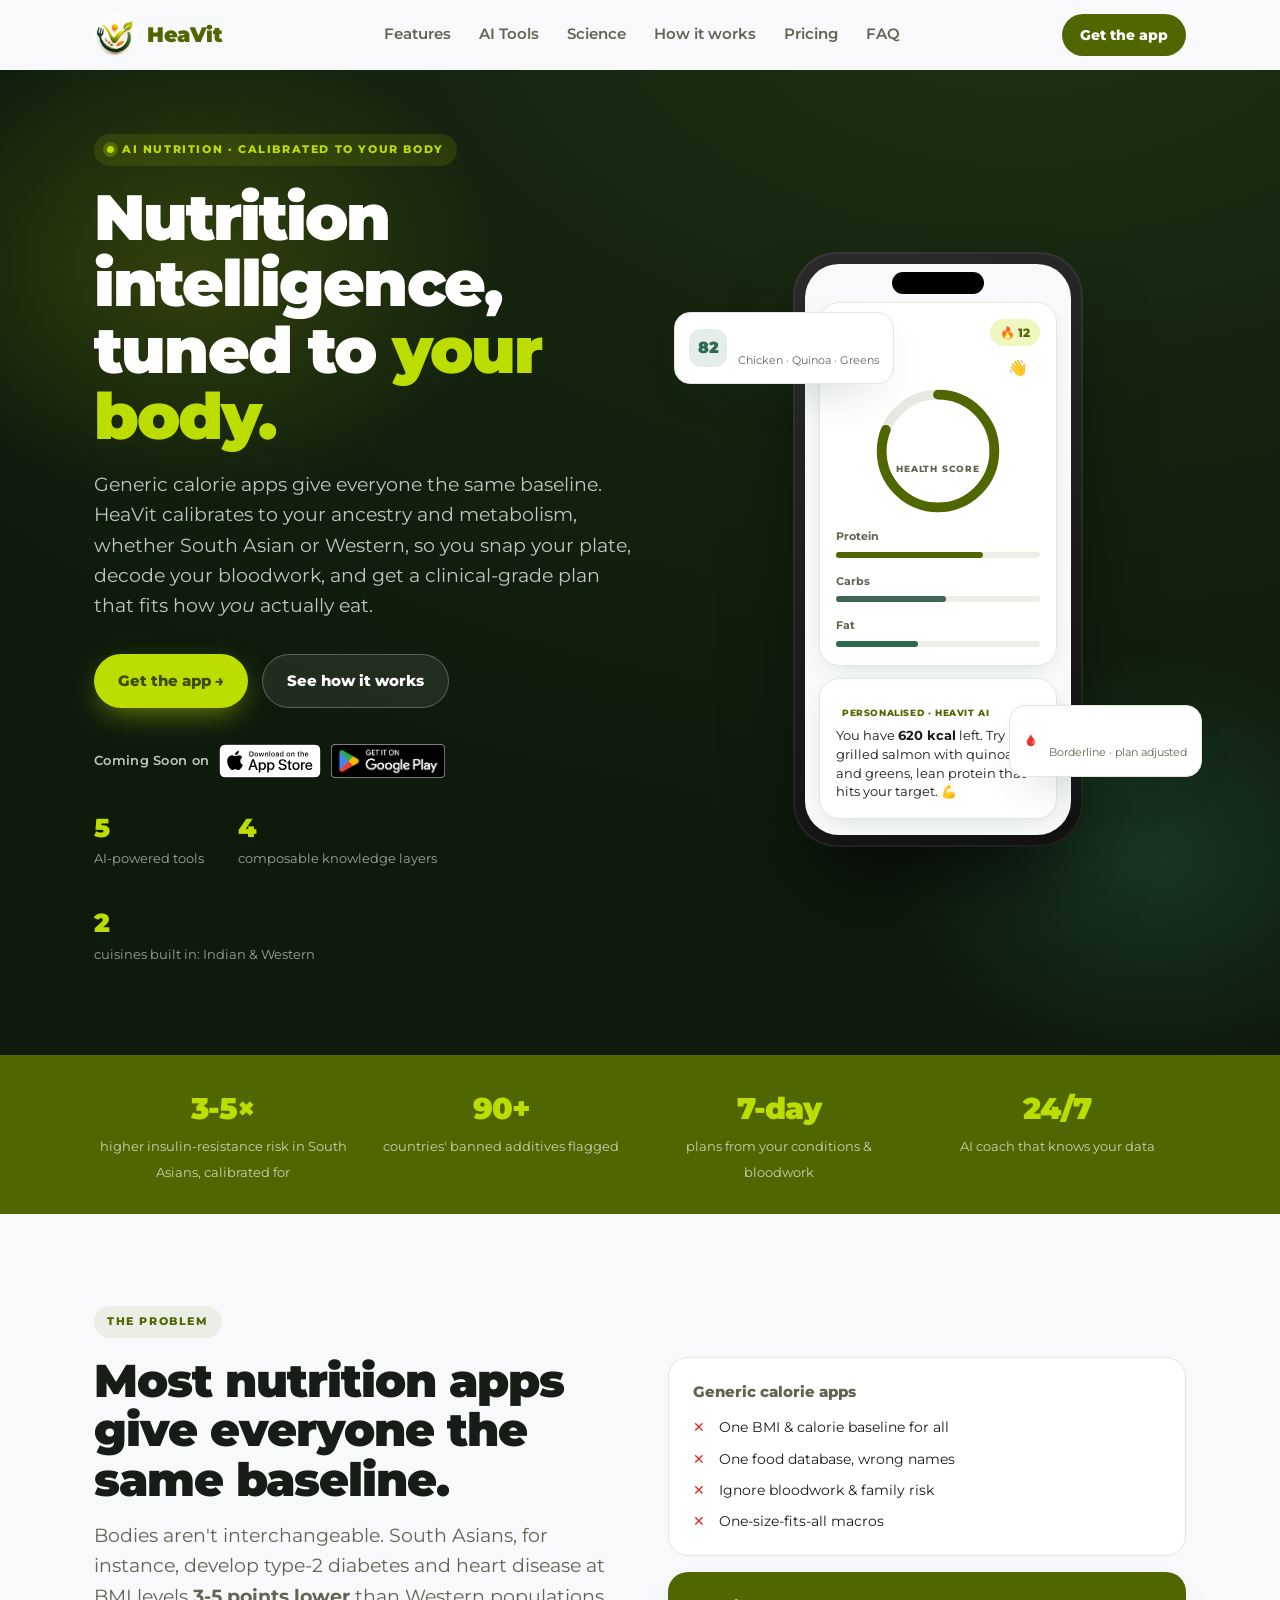
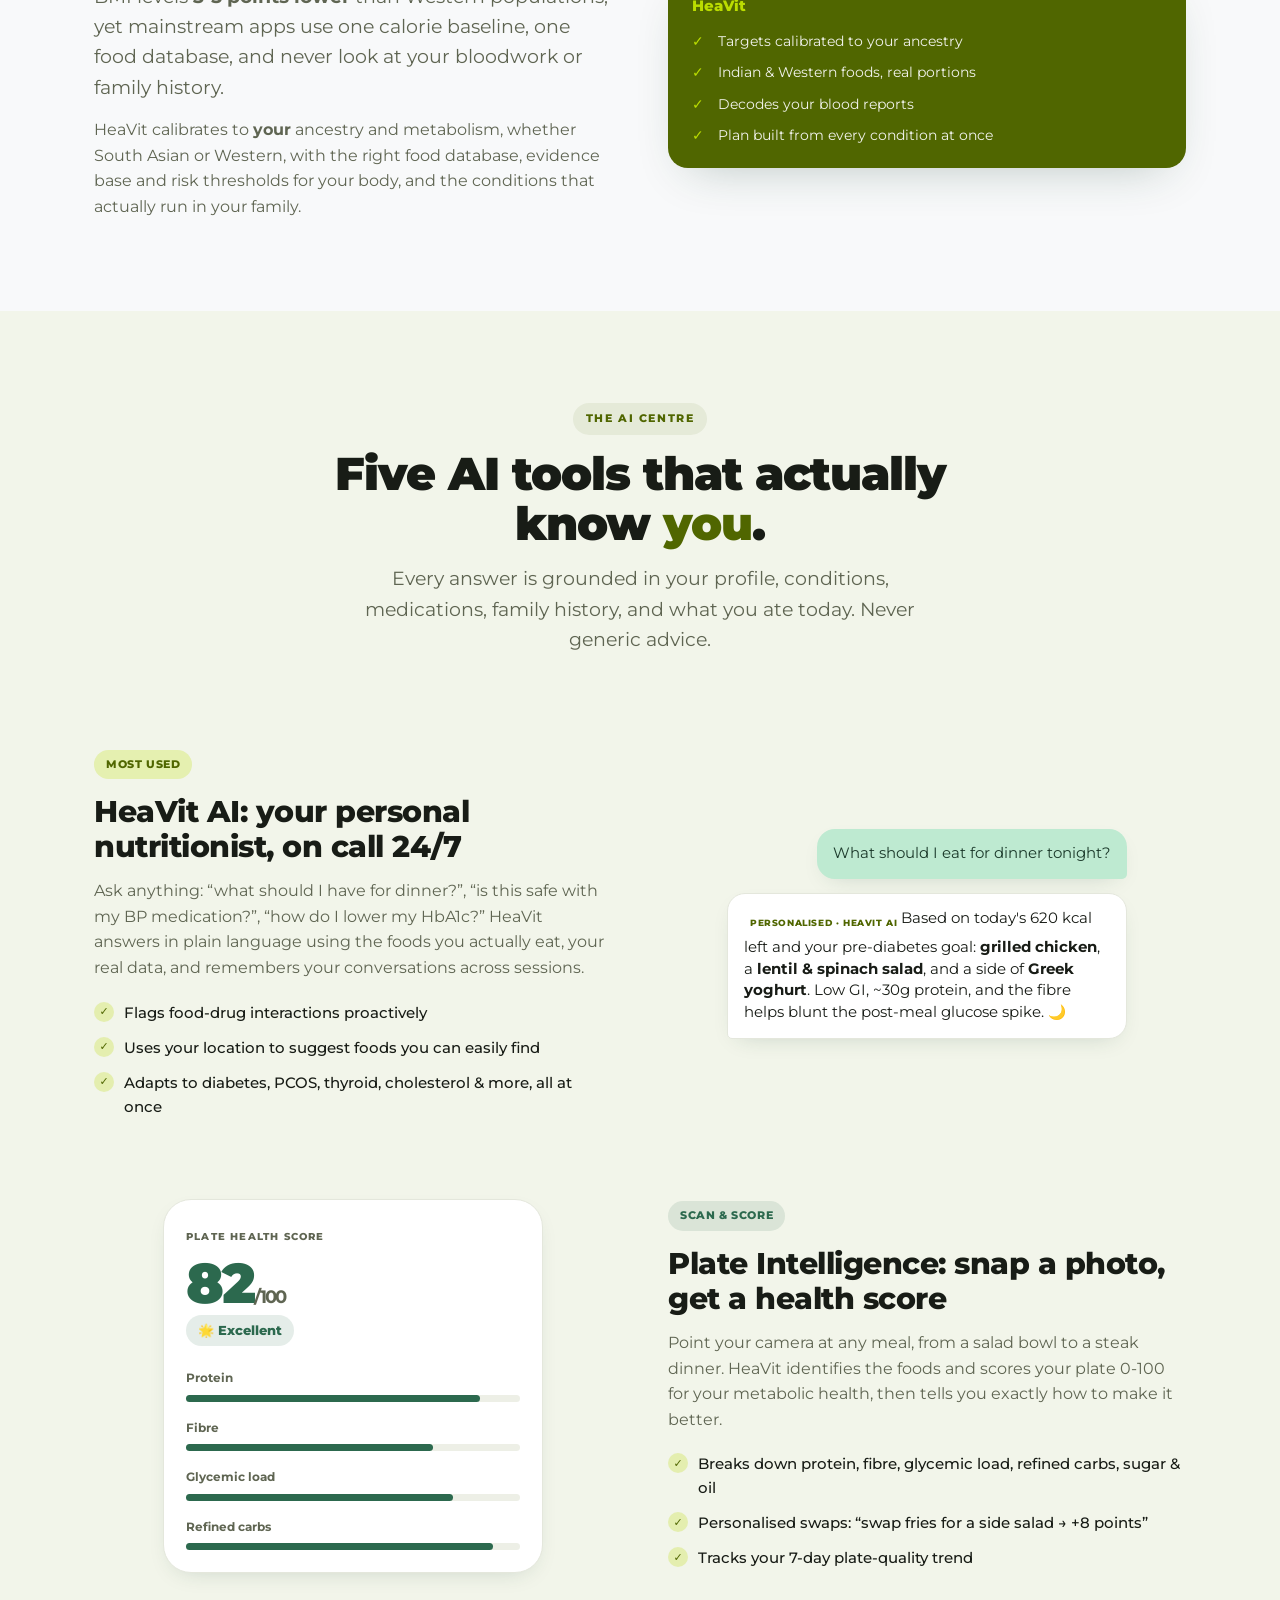
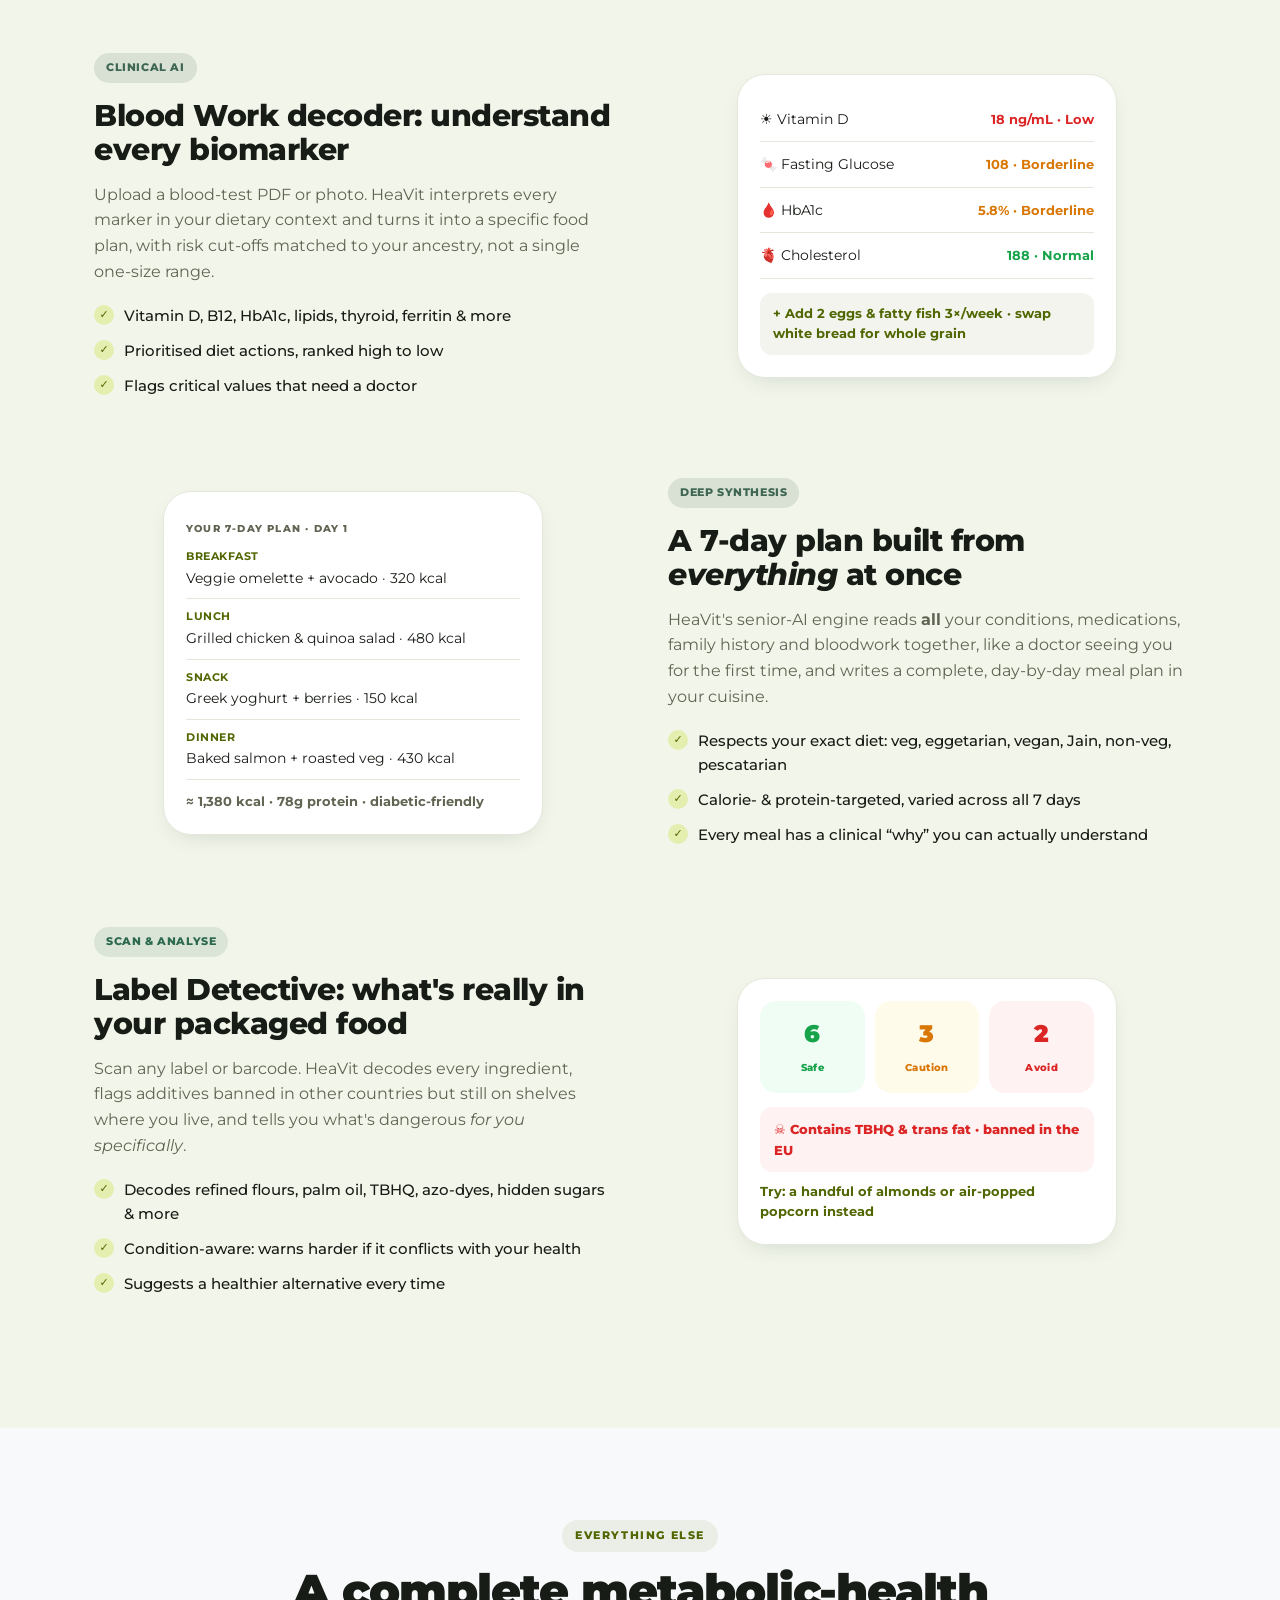
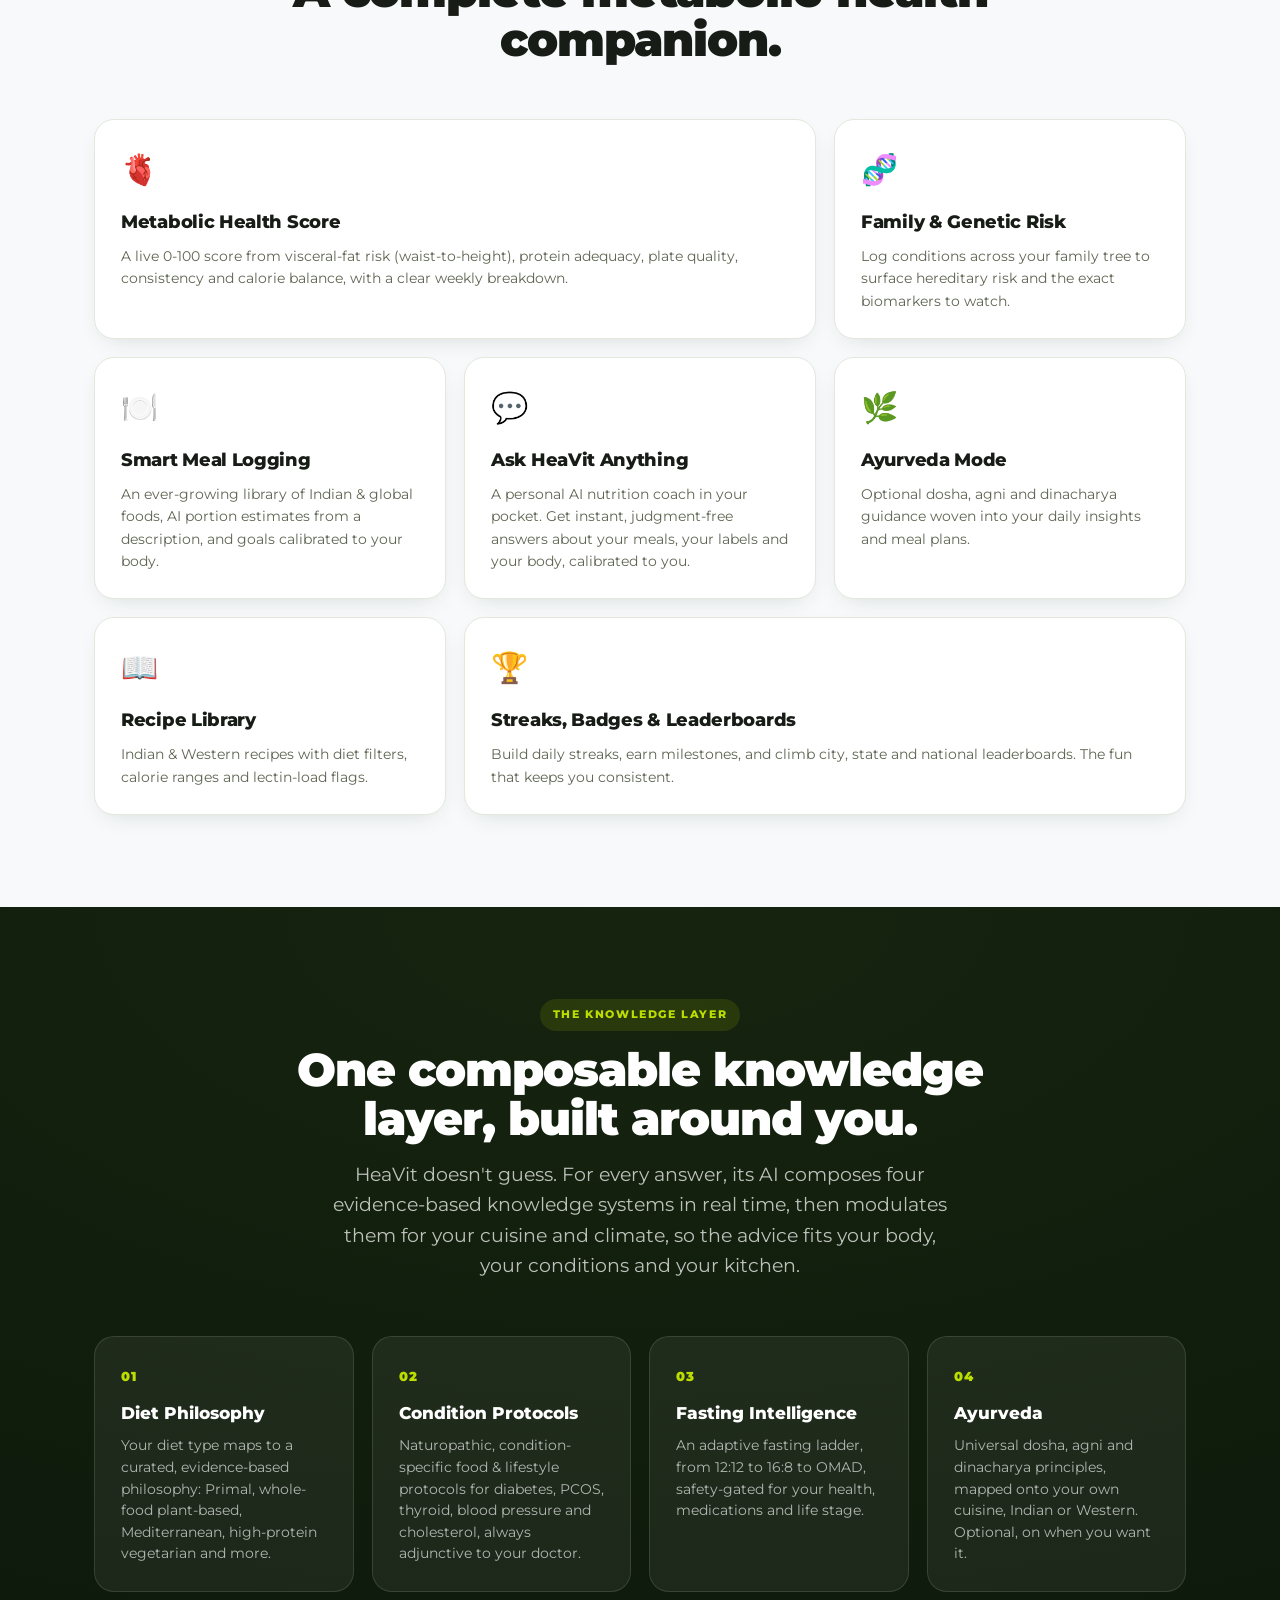
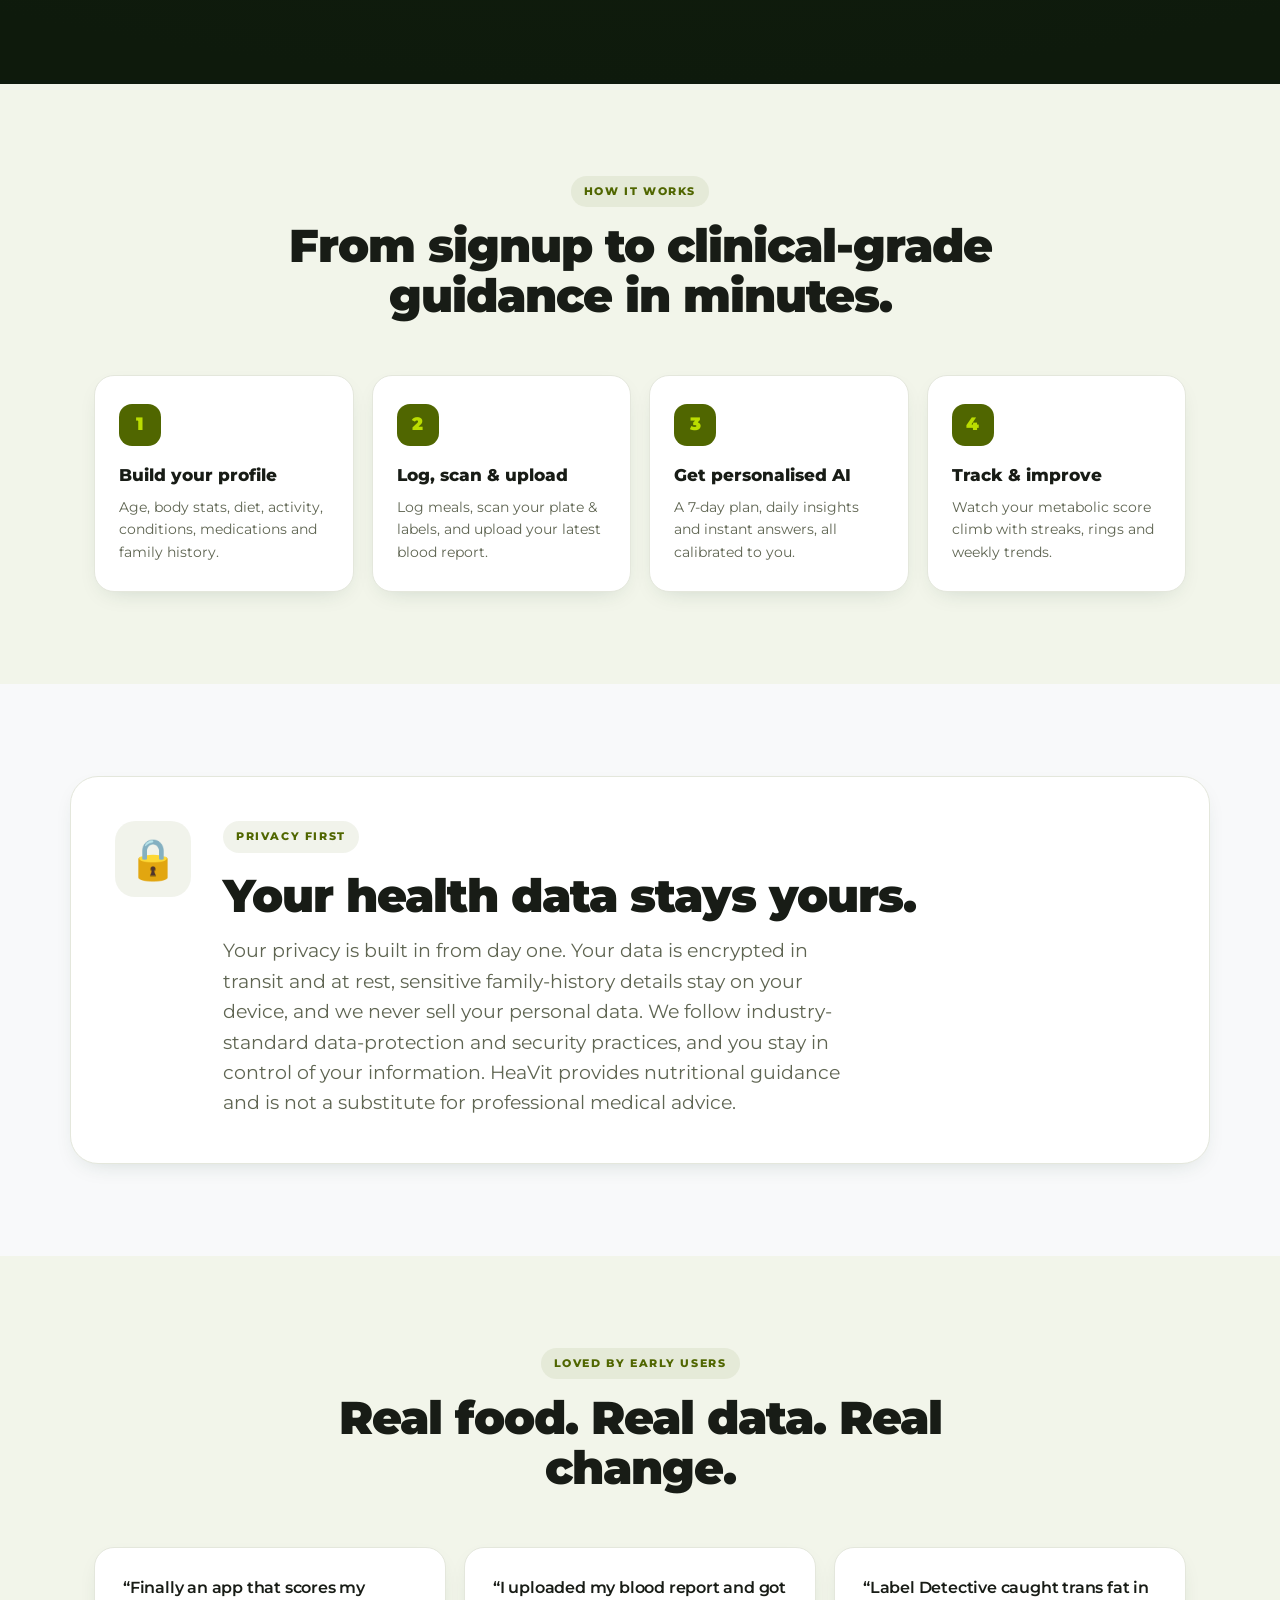
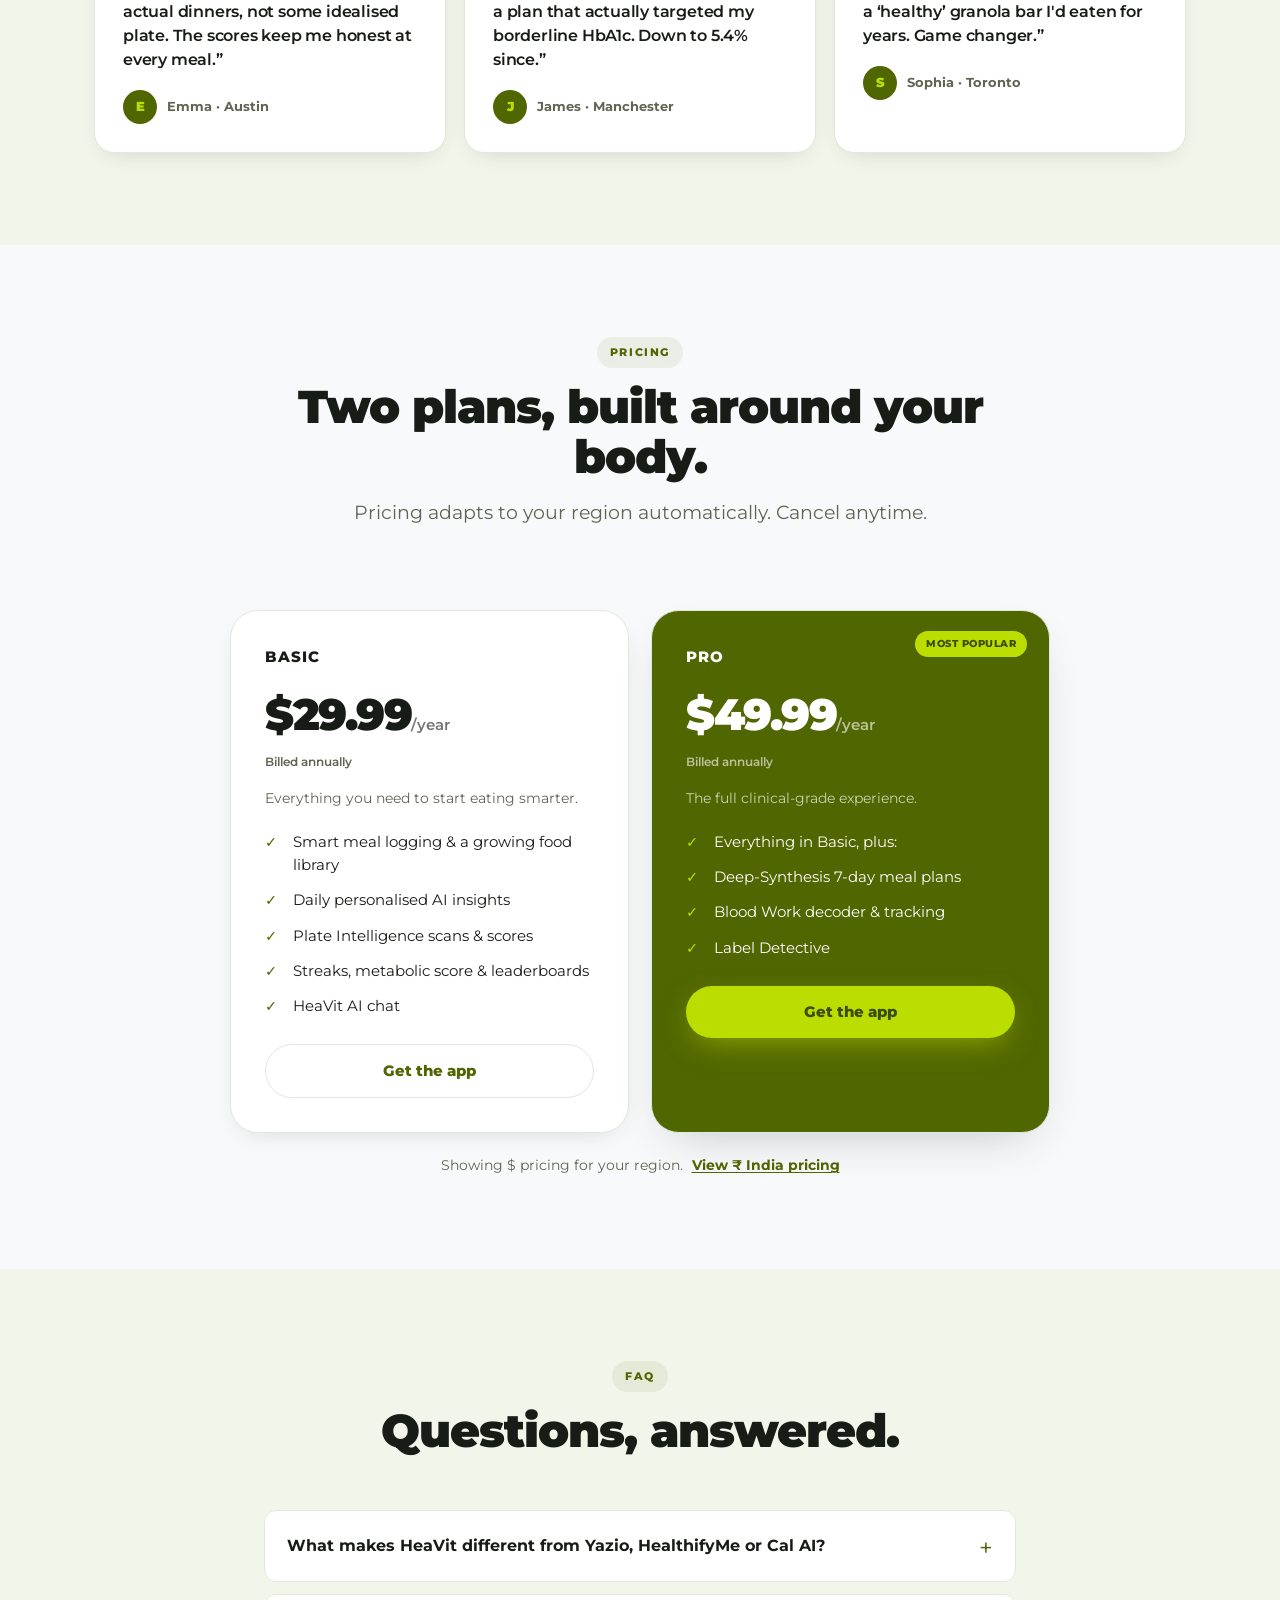
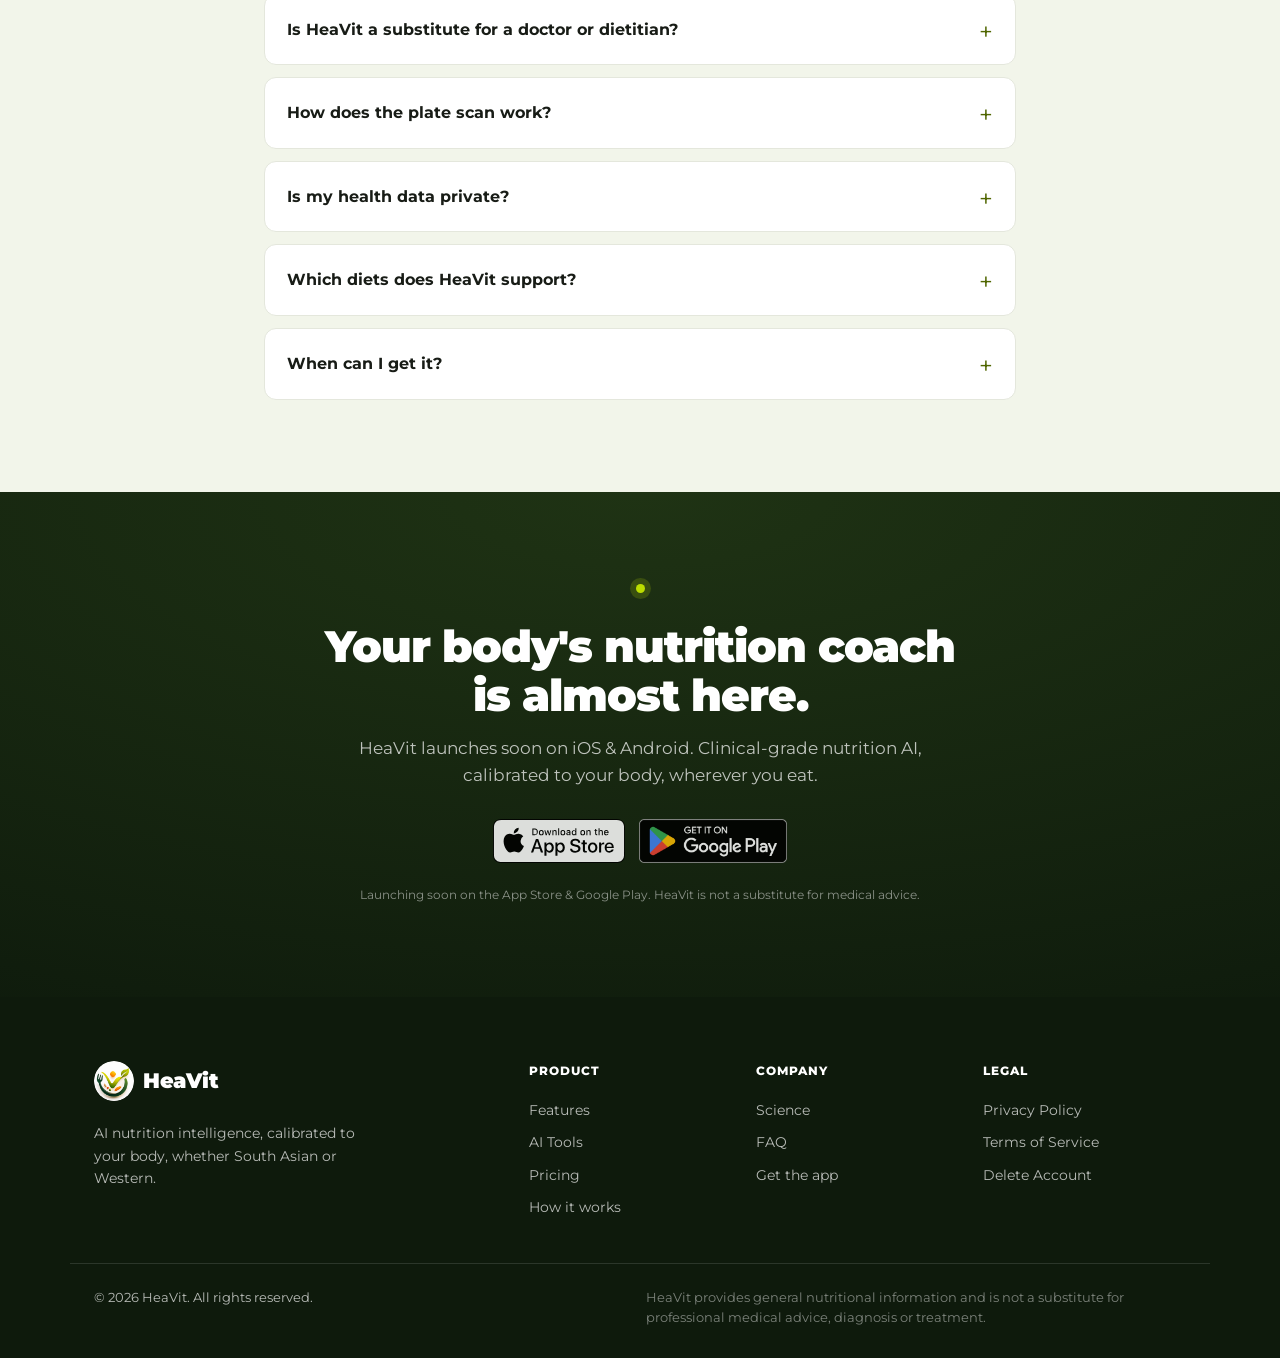
==== index.html @ e48ae6b4 "Fix store-badge size parity (App Store guideline) + bust CSS cache - Lock App Store & Google Play ba" ====
<!DOCTYPE html>
<html lang="en">
<head>
  <meta charset="UTF-8" />
  <meta name="viewport" content="width=device-width, initial-scale=1.0" />
  <!-- Set a 'js' flag before render so scroll-reveal only hides content when JS is available -->
  <script>document.documentElement.className = 'js';</script>
  <title>HeaVit · AI Nutrition Coach That Adapts to Your Body</title>
  <meta name="description" content="HeaVit is the AI nutrition coach that calibrates to your ancestry and metabolism, whether South Asian or Western. Scan your plate, decode your bloodwork, and get a clinical-grade meal plan built around how you actually eat." />
  <meta name="theme-color" content="#506600" />

  <!-- Open Graph / social -->
  <meta property="og:title" content="HeaVit · AI Nutrition Coach That Adapts to Your Body" />
  <meta property="og:description" content="Snap your plate, decode your bloodwork, and get a clinical-grade plan calibrated to your ancestry and metabolism, whether South Asian or Western." />
  <meta property="og:type" content="website" />
  <!-- TODO: replace with a purpose-built 1200×630 social card; logo is a stopgap so shares don't 404 -->
  <meta property="og:image" content="https://heavit-website.vercel.app/heavit-logo.png" />
  <meta property="twitter:image" content="https://heavit-website.vercel.app/heavit-logo.png" />
  <meta name="twitter:card" content="summary_large_image" />

  <link rel="canonical" href="https://heavit-website.vercel.app/" />
  <meta property="og:url" content="https://heavit-website.vercel.app/" />
  <link rel="icon" href="favicon.svg" type="image/svg+xml" />
  <link rel="preload" as="image" href="heavit-logo.png" />

  <!-- Fonts -->
  <link rel="preconnect" href="https://fonts.googleapis.com" />
  <link rel="preconnect" href="https://fonts.gstatic.com" crossorigin />
  <link href="https://fonts.googleapis.com/css2?family=Montserrat:wght@400;500;600;700;800;900&display=swap" rel="stylesheet" />

  <link rel="stylesheet" href="styles.css?v=20260704" />
</head>
<body>

  <!-- ───────────────────────── NAV ───────────────────────── -->
  <header class="nav" id="nav">
    <div class="container nav__inner">
      <a href="#top" class="brand" aria-label="HeaVit home">
  <img src="heavit-logo.png" alt="HeaVit Logo" class="brand__logo">
  <span class="brand__name">HeaVit</span>
</a>
      <nav class="nav__links" aria-label="Primary">
        <a href="#features">Features</a>
        <a href="#ai">AI Tools</a>
        <a href="#science">Science</a>
        <a href="#how">How it works</a>
        <a href="#pricing">Pricing</a>
        <a href="#faq">FAQ</a>
      </nav>
      <div class="nav__actions">
        <a href="#get" class="btn btn--primary btn--sm">Get the app</a>
      </div>
      <button class="nav__toggle" id="navToggle" aria-label="Open menu" aria-expanded="false">
        <span></span><span></span><span></span>
      </button>
    </div>
    <div class="nav__mobile" id="navMobile">
      <a href="#features">Features</a>
      <a href="#ai">AI Tools</a>
      <a href="#science">Science</a>
      <a href="#how">How it works</a>
      <a href="#pricing">Pricing</a>
      <a href="#faq">FAQ</a>
      <a href="#get" class="btn btn--primary">Get the app</a>
    </div>
  </header>

  <main id="top">

  <!-- ───────────────────────── HERO ───────────────────────── -->
  <section class="hero">
    <div class="hero__glow"></div>
    <div class="container hero__inner">
      <div class="hero__copy reveal">
        <span class="eyebrow eyebrow--light">
          <span class="dot"></span> AI Nutrition · Calibrated to Your Body
        </span>
        <h1 class="hero__title">
          Nutrition intelligence,<br />tuned to <span class="hl">your body.</span>
        </h1>
        <p class="hero__sub">
          Generic calorie apps give everyone the same baseline. HeaVit calibrates to your
          ancestry and metabolism, whether South Asian or Western, so you snap your plate, decode
          your bloodwork, and get a clinical-grade plan that fits how <em>you</em> actually eat.
        </p>
        <div class="hero__cta">
          <a href="#get" class="btn btn--lime">Get the app →</a>
          <a href="#how" class="btn btn--ghost-light">See how it works</a>
        </div>
      <div class="coming-soon">
    <span>Coming Soon on</span>
    <img src="images/app-store-badge.svg" alt="Apple App Store">
    <img src="images/google-play.png" alt="Google Play">
</div>
        <div class="hero__proof">
          <div><strong>5</strong><span>AI-powered tools</span></div>
          <div><strong>4</strong><span>composable knowledge layers</span></div>
          <div><strong>2</strong><span>cuisines built in: Indian &amp; Western</span></div>
        </div>
      </div>

      <!-- App mockup -->
      <div class="hero__art reveal">
        <div class="phone">
          <div class="phone__notch"></div>
          <div class="phone__screen">
            <div class="appcard appcard--hero">
              <div class="app-row app-row--head">
                <span class="app-brand">HeaVit</span>
                <span class="app-streak">🔥 12</span>
              </div>
              <p class="app-greet">Good morning, Emma 👋</p>

              <div class="app-score">
                <svg viewBox="0 0 120 120" class="ring" aria-hidden="true">
                  <circle class="ring__track" cx="60" cy="60" r="52"></circle>
                  <circle class="ring__fill" cx="60" cy="60" r="52"
                          stroke-dasharray="326.7" stroke-dashoffset="62"></circle>
                </svg>
                <div class="app-score__center">
                  <span class="app-score__num">81</span>
                  <span class="app-score__lbl">Health Score</span>
                </div>
              </div>

              <div class="app-macros">
                <div class="macro"><span>Protein</span><i style="--w:72%"></i></div>
                <div class="macro"><span>Carbs</span><i style="--w:54%;--c:#3F6653"></i></div>
                <div class="macro"><span>Fat</span><i style="--w:40%;--c:#2C694E"></i></div>
              </div>
            </div>

            <div class="appcard appcard--ai">
              <span class="ai-tag"><span class="dot dot--lime"></span> Personalised · HeaVit AI</span>
              <p>You have <b>620 kcal</b> left. Try grilled salmon with quinoa and greens,
                lean protein that hits your target. 💪</p>
            </div>
          </div>
        </div>

        <!-- Floating plate-score chip -->
        <div class="floatcard floatcard--plate">
          <div class="floatcard__score">82</div>
          <div>
            <strong>Plate scored</strong>
            <span>Chicken · Quinoa · Greens</span>
          </div>
        </div>
        <!-- Floating biomarker chip -->
        <div class="floatcard floatcard--bio">
          <span class="bio-emoji">🩸</span>
          <div>
            <strong>HbA1c 5.8%</strong>
            <span>Borderline · plan adjusted</span>
          </div>
        </div>
      </div>
    </div>
  </section>

  <!-- ───────────────────────── MARQUEE / STATS BAR ───────────────────────── -->
  <section class="statsbar">
    <div class="container statsbar__inner reveal">
      <div class="stat"><strong>3-5×</strong><span>higher insulin-resistance risk in South Asians, calibrated for</span></div>
      <div class="stat"><strong>90+</strong><span>countries' banned additives flagged</span></div>
      <div class="stat"><strong>7-day</strong><span>plans from your conditions &amp; bloodwork</span></div>
      <div class="stat"><strong>24/7</strong><span>AI coach that knows your data</span></div>
    </div>
  </section>

  <!-- ───────────────────────── PROBLEM ───────────────────────── -->
  <section class="section problem">
    <div class="container">
      <div class="problem__grid">
        <div class="reveal">
          <span class="eyebrow">The problem</span>
          <h2 class="h2">Most nutrition apps give everyone the same baseline.</h2>
          <p class="lead">
            Bodies aren't interchangeable. South Asians, for instance, develop type-2 diabetes
            and heart disease at BMI levels <b>3-5 points lower</b> than Western populations,
            yet mainstream apps use one calorie baseline, one food database, and never look at
            your bloodwork or family history.
          </p>
          <p class="muted">
            HeaVit calibrates to <b>your</b> ancestry and metabolism, whether South Asian or
            Western, with the right food database, evidence base and risk thresholds for your
            body, and the conditions that actually run in your family.
          </p>
        </div>
        <div class="problem__compare reveal">
          <div class="vs vs--bad">
            <h4>Generic calorie apps</h4>
            <ul>
              <li>One BMI &amp; calorie baseline for all</li>
              <li>One food database, wrong names</li>
              <li>Ignore bloodwork &amp; family risk</li>
              <li>One-size-fits-all macros</li>
            </ul>
          </div>
          <div class="vs vs--good">
            <h4>HeaVit</h4>
            <ul>
              <li>Targets calibrated to your ancestry</li>
              <li>Indian &amp; Western foods, real portions</li>
              <li>Decodes your blood reports</li>
              <li>Plan built from every condition at once</li>
            </ul>
          </div>
        </div>
      </div>
    </div>
  </section>

  <!-- ───────────────────────── AI TOOLS (deep dives) ───────────────────────── -->
  <section class="section section--tint" id="ai">
    <div class="container">
      <div class="section__head reveal">
        <span class="eyebrow">The AI Centre</span>
        <h2 class="h2">Five AI tools that actually know <span class="hl-ink">you</span>.</h2>
        <p class="lead lead--center">
          Every answer is grounded in your profile, conditions, medications,
          family history, and what you ate today. Never generic advice.
        </p>
      </div>

      <!-- Feature 1: AI Nutritionist -->
      <div class="feature reveal" id="features">
        <div class="feature__text">
          <span class="pill pill--lime">Most used</span>
          <h3 class="h3">HeaVit AI: your personal nutritionist, on call 24/7</h3>
          <p>Ask anything: “what should I have for dinner?”, “is this safe with my
            BP medication?”, “how do I lower my HbA1c?” HeaVit answers in plain language
            using the foods you actually eat, your real data, and remembers your conversations across sessions.</p>
          <ul class="ticks">
            <li>Flags food-drug interactions proactively</li>
            <li>Uses your location to suggest foods you can easily find</li>
            <li>Adapts to diabetes, PCOS, thyroid, cholesterol &amp; more, all at once</li>
          </ul>
        </div>
        <div class="feature__art">
          <div class="chatdemo">
            <div class="bubble bubble--user">What should I eat for dinner tonight?</div>
            <div class="bubble bubble--ai">
              <span class="ai-tag"><span class="dot dot--lime"></span> Personalised · HeaVit AI</span>
              Based on today's 620 kcal left and your pre-diabetes goal: <b>grilled chicken</b>,
              a <b>lentil &amp; spinach salad</b>, and a side of <b>Greek yoghurt</b>. Low GI, ~30g protein,
              and the fibre helps blunt the post-meal glucose spike. 🌙
            </div>
          </div>
        </div>
      </div>

      <!-- Feature 2: Plate Intelligence -->
      <div class="feature feature--rev reveal">
        <div class="feature__text">
          <span class="pill pill--teal">Scan &amp; score</span>
          <h3 class="h3">Plate Intelligence: snap a photo, get a health score</h3>
          <p>Point your camera at any meal, from a salad bowl to a steak dinner. HeaVit identifies
            the foods and scores your plate 0-100 for your metabolic health, then tells you exactly
            how to make it better.</p>
          <ul class="ticks">
            <li>Breaks down protein, fibre, glycemic load, refined carbs, sugar &amp; oil</li>
            <li>Personalised swaps: “swap fries for a side salad → +8 points”</li>
            <li>Tracks your 7-day plate-quality trend</li>
          </ul>
        </div>
        <div class="feature__art">
          <div class="appcard appcard--plate">
            <span class="muted-eyebrow">Plate Health Score</span>
            <div class="plate-score">82<small>/100</small></div>
            <div class="plate-badge">🌟 Excellent</div>
            <div class="plate-bars">
              <div class="pb"><span>Protein</span><i style="--w:88%"></i></div>
              <div class="pb"><span>Fibre</span><i style="--w:74%"></i></div>
              <div class="pb"><span>Glycemic load</span><i style="--w:80%"></i></div>
              <div class="pb"><span>Refined carbs</span><i style="--w:92%"></i></div>
            </div>
          </div>
        </div>
      </div>

      <!-- Feature 3: Blood Work -->
      <div class="feature reveal">
        <div class="feature__text">
          <span class="pill pill--green">Clinical AI</span>
          <h3 class="h3">Blood Work decoder: understand every biomarker</h3>
          <p>Upload a blood-test PDF or photo. HeaVit interprets every marker in your
            dietary context and turns it into a specific food plan, with risk cut-offs matched
            to your ancestry, not a single one-size range.</p>
          <ul class="ticks">
            <li>Vitamin D, B12, HbA1c, lipids, thyroid, ferritin &amp; more</li>
            <li>Prioritised diet actions, ranked high to low</li>
            <li>Flags critical values that need a doctor</li>
          </ul>
        </div>
        <div class="feature__art">
          <div class="appcard appcard--bio">
            <div class="bio-row"><span>☀️ Vitamin D</span><b class="b-low">18 ng/mL · Low</b></div>
            <div class="bio-row"><span>🍬 Fasting Glucose</span><b class="b-warn">108 · Borderline</b></div>
            <div class="bio-row"><span>🩸 HbA1c</span><b class="b-warn">5.8% · Borderline</b></div>
            <div class="bio-row"><span>🫀 Cholesterol</span><b class="b-ok">188 · Normal</b></div>
            <div class="bio-cta">+ Add 2 eggs &amp; fatty fish 3×/week · swap white bread for whole grain</div>
          </div>
        </div>
      </div>

      <!-- Feature 4: Deep Synthesis Meal Plan -->
      <div class="feature feature--rev reveal">
        <div class="feature__text">
          <span class="pill pill--green">Deep Synthesis</span>
          <h3 class="h3">A 7-day plan built from <em>everything</em> at once</h3>
          <p>HeaVit's senior-AI engine reads <b>all</b> your conditions, medications,
            family history and bloodwork together, like a doctor seeing you for the first
            time, and writes a complete, day-by-day meal plan in your cuisine.</p>
          <ul class="ticks">
            <li>Respects your exact diet: veg, eggetarian, vegan, Jain, non-veg, pescatarian</li>
            <li>Calorie- &amp; protein-targeted, varied across all 7 days</li>
            <li>Every meal has a clinical “why” you can actually understand</li>
          </ul>
        </div>
        <div class="feature__art">
          <div class="appcard appcard--plan">
            <span class="muted-eyebrow">Your 7-Day Plan · Day 1</span>
            <div class="plan-row"><b>Breakfast</b><span>Veggie omelette + avocado · 320 kcal</span></div>
            <div class="plan-row"><b>Lunch</b><span>Grilled chicken &amp; quinoa salad · 480 kcal</span></div>
            <div class="plan-row"><b>Snack</b><span>Greek yoghurt + berries · 150 kcal</span></div>
            <div class="plan-row"><b>Dinner</b><span>Baked salmon + roasted veg · 430 kcal</span></div>
            <div class="plan-foot">≈ 1,380 kcal · 78g protein · diabetic-friendly</div>
          </div>
        </div>
      </div>

      <!-- Feature 5: Label Detective -->
      <div class="feature reveal">
        <div class="feature__text">
          <span class="pill pill--teal">Scan &amp; analyse</span>
          <h3 class="h3">Label Detective: what's really in your packaged food</h3>
          <p>Scan any label or barcode. HeaVit decodes every ingredient, flags additives
            banned in other countries but still on shelves where you live, and tells you what's
            dangerous <em>for you specifically</em>.</p>
          <ul class="ticks">
            <li>Decodes refined flours, palm oil, TBHQ, azo-dyes, hidden sugars &amp; more</li>
            <li>Condition-aware: warns harder if it conflicts with your health</li>
            <li>Suggests a healthier alternative every time</li>
          </ul>
        </div>
        <div class="feature__art">
          <div class="appcard appcard--label">
            <div class="label-tiles">
              <div class="lt lt--ok"><b>6</b><span>Safe</span></div>
              <div class="lt lt--warn"><b>3</b><span>Caution</span></div>
              <div class="lt lt--bad"><b>2</b><span>Avoid</span></div>
            </div>
            <div class="label-verdict">☠️ Contains TBHQ &amp; trans fat · banned in the EU</div>
            <div class="label-alt">Try: a handful of almonds or air-popped popcorn instead</div>
          </div>
        </div>
      </div>
    </div>
  </section>

  <!-- ───────────────────────── BENTO FEATURE GRID ───────────────────────── -->
  <section class="section">
    <div class="container">
      <div class="section__head reveal">
        <span class="eyebrow">Everything else</span>
        <h2 class="h2">A complete metabolic-health companion.</h2>
      </div>
      <div class="bento reveal">
        <article class="bcard bcard--wide">
          <span class="bicon">🫀</span>
          <h4>Metabolic Health Score</h4>
          <p>A live 0-100 score from visceral-fat risk (waist-to-height), protein adequacy, plate quality, consistency and calorie balance, with a clear weekly breakdown.</p>
        </article>
        <article class="bcard">
          <span class="bicon">🧬</span>
          <h4>Family &amp; Genetic Risk</h4>
          <p>Log conditions across your family tree to surface hereditary risk and the exact biomarkers to watch.</p>
        </article>
        <article class="bcard">
          <span class="bicon">🍽️</span>
          <h4>Smart Meal Logging</h4>
          <p>An ever-growing library of Indian &amp; global foods, AI portion estimates from a description, and goals calibrated to your body.</p>
        </article>
        <article class="bcard">
          <span class="bicon">💬</span>
          <h4>Ask HeaVit Anything</h4>
          <p>A personal AI nutrition coach in your pocket. Get instant, judgment-free answers about your meals, your labels and your body, calibrated to you.</p>
        </article>
        <article class="bcard">
          <span class="bicon">🌿</span>
          <h4>Ayurveda Mode</h4>
          <p>Optional dosha, agni and dinacharya guidance woven into your daily insights and meal plans.</p>
        </article>
        <article class="bcard">
          <span class="bicon">📖</span>
          <h4>Recipe Library</h4>
          <p>Indian &amp; Western recipes with diet filters, calorie ranges and lectin-load flags.</p>
        </article>
        <article class="bcard bcard--wide">
          <span class="bicon">🏆</span>
          <h4>Streaks, Badges &amp; Leaderboards</h4>
          <p>Build daily streaks, earn milestones, and climb city, state and national leaderboards. The fun that keeps you consistent.</p>
        </article>
      </div>
    </div>
  </section>

  <!-- ───────────────────────── SCIENCE ───────────────────────── -->
  <section class="section section--dark" id="science">
    <div class="container">
      <div class="section__head reveal">
        <span class="eyebrow eyebrow--light">The knowledge layer</span>
        <h2 class="h2 h2--light">One composable knowledge layer, built around you.</h2>
        <p class="lead lead--center lead--light">
          HeaVit doesn't guess. For every answer, its AI composes four evidence-based
          knowledge systems in real time, then modulates them for your cuisine and climate,
          so the advice fits your body, your conditions and your kitchen.
        </p>
      </div>
      <div class="science-grid reveal">
        <div class="scard">
          <span class="snum">01</span>
          <h4>Diet Philosophy</h4>
          <p>Your diet type maps to a curated, evidence-based philosophy: Primal, whole-food plant-based, Mediterranean, high-protein vegetarian and more.</p>
        </div>
        <div class="scard">
          <span class="snum">02</span>
          <h4>Condition Protocols</h4>
          <p>Naturopathic, condition-specific food &amp; lifestyle protocols for diabetes, PCOS, thyroid, blood pressure and cholesterol, always adjunctive to your doctor.</p>
        </div>
        <div class="scard">
          <span class="snum">03</span>
          <h4>Fasting Intelligence</h4>
          <p>An adaptive fasting ladder, from 12:12 to 16:8 to OMAD, safety-gated for your health, medications and life stage.</p>
        </div>
        <div class="scard">
          <span class="snum">04</span>
          <h4>Ayurveda</h4>
          <p>Universal dosha, agni and dinacharya principles, mapped onto your own cuisine, Indian or Western. Optional, on when you want it.</p>
        </div>
      </div>
    </div>
  </section>

  <!-- ───────────────────────── HOW IT WORKS ───────────────────────── -->
  <section class="section section--tint" id="how">
    <div class="container">
      <div class="section__head reveal">
        <span class="eyebrow">How it works</span>
        <h2 class="h2">From signup to clinical-grade guidance in minutes.</h2>
      </div>
      <div class="steps reveal">
        <div class="step">
          <span class="step__n">1</span>
          <h4>Build your profile</h4>
          <p>Age, body stats, diet, activity, conditions, medications and family history.</p>
        </div>
        <div class="step">
          <span class="step__n">2</span>
          <h4>Log, scan &amp; upload</h4>
          <p>Log meals, scan your plate &amp; labels, and upload your latest blood report.</p>
        </div>
        <div class="step">
          <span class="step__n">3</span>
          <h4>Get personalised AI</h4>
          <p>A 7-day plan, daily insights and instant answers, all calibrated to you.</p>
        </div>
        <div class="step">
          <span class="step__n">4</span>
          <h4>Track &amp; improve</h4>
          <p>Watch your metabolic score climb with streaks, rings and weekly trends.</p>
        </div>
      </div>
    </div>
  </section>

  <!-- ───────────────────────── PRIVACY ───────────────────────── -->
  <section class="section">
    <div class="container privacy reveal">
      <div class="privacy__icon">🔒</div>
      <div>
        <span class="eyebrow">Privacy first</span>
        <h2 class="h2">Your health data stays yours.</h2>
        <p class="lead">
          Your privacy is built in from day one. Your data is encrypted in transit and at rest,
          sensitive family-history details stay on your device, and we never sell your personal
          data. We follow industry-standard data-protection and security practices, and you stay
          in control of your information. HeaVit provides nutritional guidance and is not a
          substitute for professional medical advice.
        </p>
      </div>
    </div>
  </section>

  <!-- TESTIMONIALS (PLACEHOLDER: replace with real, consented testimonials before launch) -->
  <section class="section section--tint">
    <div class="container">
      <div class="section__head reveal">
        <span class="eyebrow">Loved by early users</span>
        <h2 class="h2">Real food. Real data. Real change.</h2>
      </div>
      <div class="quotes reveal">
        <figure class="quote">
          <blockquote>“Finally an app that scores my actual dinners, not some idealised plate. The scores keep me honest at every meal.”</blockquote>
          <figcaption><span class="avatar">E</span> Emma · Austin</figcaption>
        </figure>
        <figure class="quote">
          <blockquote>“I uploaded my blood report and got a plan that actually targeted my borderline HbA1c. Down to 5.4% since.”</blockquote>
          <figcaption><span class="avatar">J</span> James · Manchester</figcaption>
        </figure>
        <figure class="quote">
          <blockquote>“Label Detective caught trans fat in a ‘healthy’ granola bar I'd eaten for years. Game changer.”</blockquote>
          <figcaption><span class="avatar">S</span> Sophia · Toronto</figcaption>
        </figure>
      </div>
    </div>
  </section>

  <!-- ───────────────────────── PRICING ───────────────────────── -->
  <section class="section" id="pricing">
    <div class="container">
      <div class="section__head reveal">
        <span class="eyebrow">Pricing</span>
        <h2 class="h2">Two plans, built around your body.</h2>
        <p class="lead lead--center">Pricing adapts to your region automatically. Cancel anytime.</p>
      </div>

      <!-- Billing toggle (India shows monthly + annual; international is annual-only) -->
      <div class="pricing__controls reveal">
        <div class="seg" id="billingSeg" role="group" aria-label="Billing period">
          <button type="button" class="seg__btn is-active" data-billing="annual">Annual <span class="seg__save">Save 58%</span></button>
          <button type="button" class="seg__btn" data-billing="monthly">Monthly</button>
        </div>
      </div>

      <div class="pricing reveal">
        <div class="price" data-plan="basic">
          <h4 class="price__name">Basic</h4>
          <div class="price__amt"><span class="price__main" data-amt>₹1,499</span><span class="price__per" data-per>/year</span></div>
          <p class="price__billnote" data-billnote>Billed annually</p>
          <p class="price__desc">Everything you need to start eating smarter.</p>
          <ul class="price__list">
            <li>Smart meal logging &amp; a growing food library</li>
            <li>Daily personalised AI insights</li>
            <li>Plate Intelligence scans &amp; scores</li>
            <li>Streaks, metabolic score &amp; leaderboards</li>
            <li>HeaVit AI chat</li>
          </ul>
          <a href="#get" class="btn btn--ghost btn--block">Get the app</a>
        </div>
        <div class="price price--featured" data-plan="pro">
          <span class="price__tag">Most popular</span>
          <h4 class="price__name">Pro</h4>
          <div class="price__amt"><span class="price__main" data-amt>₹2,499</span><span class="price__per" data-per>/year</span></div>
          <p class="price__billnote" data-billnote>Billed annually</p>
          <p class="price__desc">The full clinical-grade experience.</p>
          <ul class="price__list">
            <li>Everything in Basic, plus:</li>
            <li>Deep-Synthesis 7-day meal plans</li>
            <li>Blood Work decoder &amp; tracking</li>
            <li>Label Detective</li>
          </ul>
          <a href="#get" class="btn btn--lime btn--block">Get the app</a>
        </div>
      </div>

      <p class="pricing__region reveal">
        <span data-region-label>Showing ₹ pricing for India.</span>
        <button type="button" class="linklike" data-region-toggle>View international ($) pricing</button>
      </p>
    </div>
  </section>

  <!-- ───────────────────────── FAQ ───────────────────────── -->
  <section class="section section--tint" id="faq">
    <div class="container container--narrow">
      <div class="section__head reveal">
        <span class="eyebrow">FAQ</span>
        <h2 class="h2">Questions, answered.</h2>
      </div>
      <div class="faq reveal">
        <details class="faq__item">
          <summary>What makes HeaVit different from Yazio, HealthifyMe or Cal AI?</summary>
          <p>HeaVit calibrates to <em>your</em> body: risk thresholds matched to your ancestry, a growing Indian &amp; Western food library with real portions, and AI that reads your bloodwork and family history. Whether you eat South Asian or Western food, it's clinical-grade guidance for your plate, not a one-size calorie counter.</p>
        </details>
        <details class="faq__item">
          <summary>Is HeaVit a substitute for a doctor or dietitian?</summary>
          <p>No. HeaVit provides personalised nutritional guidance for informational purposes. It doesn't diagnose, treat or cure disease. Always consult a qualified healthcare provider before making changes, especially if you have a condition or take medication.</p>
        </details>
        <details class="faq__item">
          <summary>How does the plate scan work?</summary>
          <p>You snap a photo of your meal; AI vision identifies the foods, maps them to our food database, and scores the plate 0-100 across protein, fibre, glycemic load, refined carbs, sugar and oil, then suggests specific swaps to improve it.</p>
        </details>
        <details class="faq__item">
          <summary>Is my health data private?</summary>
          <p>Yes. Your data is encrypted in transit and at rest, family-history stays on your device, and we never sell your data. Privacy and security are core to how HeaVit is built, following industry-standard data-protection practices.</p>
        </details>
        <details class="faq__item">
          <summary>Which diets does HeaVit support?</summary>
          <p>Vegetarian, eggetarian, vegan, Jain, non-vegetarian and pescatarian, all strictly respected in every meal plan and suggestion.</p>
        </details>
        <details class="faq__item">
          <summary>When can I get it?</summary>
          <p>HeaVit launches soon on iOS and Android. Head to the App Store or Google Play to download it the moment it goes live.</p>
        </details>
      </div>
    </div>
  </section>

  <!-- ───────────────────────── FINAL CTA / LAUNCH ───────────────────────── -->
  <section class="section cta" id="get">
    <div class="container cta__inner reveal">
      <span class="dot dot--lime"></span>
      <h2 class="cta__title">Your body's nutrition coach<br />is almost here.</h2>
      <p class="cta__sub">HeaVit launches soon on iOS &amp; Android. Clinical-grade nutrition AI, calibrated to your body, wherever you eat.</p>
      <!--
        STORE LINKS: once the listings are live, wrap each <img> below in
        <a href="…store URL…" class="store-badges__link" target="_blank" rel="noopener">
        to make the badges clickable.
      -->
      <div class="store-badges store-badges--soon" role="img" aria-label="Coming soon to the App Store and Google Play">
        <img src="images/app-store-badge.svg" alt="Coming soon to the App Store" style="height:44px;width:auto;" />
        <img src="images/google-play.png" alt="Coming soon to Google Play" style="height:44px;width:auto;" />
      </div>
      <p class="cta__fine">Launching soon on the App Store &amp; Google Play. HeaVit is not a substitute for medical advice.</p>
    </div>
  </section>

  </main>

  <!-- ───────────────────────── FOOTER ───────────────────────── -->
  <footer class="footer">
    <div class="container footer__inner">
      <div class="footer__brand">
        <a href="#top" class="brand brand--light">
          <img src="heavit-logo.png" alt="HeaVit Logo" class="brand__logo">
          <span class="brand__name">HeaVit</span>
        </a>
        <p>AI nutrition intelligence, calibrated to your body, whether South Asian or Western.</p>
      </div>
      <div class="footer__cols">
        <div class="footer__col">
          <h5>Product</h5>
          <a href="#features">Features</a>
          <a href="#ai">AI Tools</a>
          <a href="#pricing">Pricing</a>
          <a href="#how">How it works</a>
        </div>
        <div class="footer__col">
          <h5>Company</h5>
          <a href="#science">Science</a>
          <a href="#faq">FAQ</a>
          <a href="#get">Get the app</a>
        </div>
        <div class="footer__col">
          <h5>Legal</h5>
          <a href="https://fringe-throne-1dc.notion.site/HeaVit-Privacy-Policy-34108883437c80d69330d50a7eaeea49" target="_blank" rel="noopener">Privacy Policy</a>
          <a href="https://fringe-throne-1dc.notion.site/HeaVit-Terms-of-Service-34108883437c80ae8698f58ddd672418" target="_blank" rel="noopener">Terms of Service</a>
          <a href="/delete-account">Delete Account</a>
        </div>
      </div>
    </div>
    <div class="container footer__bottom">
      <p>© <span id="year"></span> HeaVit. All rights reserved.</p>
      <p class="footer__disc">HeaVit provides general nutritional information and is not a substitute for professional medical advice, diagnosis or treatment.</p>
    </div>
  </footer>

  <script src="script.js?v=20260704"></script>
</body>
</html>
---- styles.css ----
/* ============================================================
   HeaVit — Marketing Site
   Brand: Electric Lime #BBDD00 × Deep Forest Green #506600
   Font: Montserrat
   ============================================================ */

:root {
  /* Palette */
  --bg:        #F8F9FA;
  --surface:   #FFFFFF;
  --tint:      #F2F5EA;     /* soft lime-grey section bg */
  --ink:       #181C16;
  --muted:     #5F6552;
  --primary:   #506600;     /* deep olive green */
  --primary-d: #3C4D00;
  --lime:      #BBDD00;
  --lime-d:    #A8C800;
  --forest:    #3F6653;
  --teal:      #2C694E;
  --line:      #E4E7DC;

  /* Dark (hero / science) */
  --dark:      #0E1A0C;
  --dark-2:    #16240F;
  --dark-card: rgba(255,255,255,0.06);
  --dark-line: rgba(255,255,255,0.12);

  /* Status */
  --ok:    #16A34A;
  --warn:  #D97706;
  --bad:   #DC2626;

  /* System */
  --radius:    20px;
  --radius-lg: 28px;
  --radius-sm: 12px;
  --shadow:    0 18px 50px -22px rgba(27, 67, 50, 0.30);
  --shadow-sm: 0 8px 24px -12px rgba(27, 67, 50, 0.22);
  --maxw:      1140px;
  --ease:      cubic-bezier(.16,.84,.44,1);
}

* { box-sizing: border-box; margin: 0; padding: 0; }
html { scroll-behavior: smooth; -webkit-text-size-adjust: 100%; }
body {
  font-family: 'Montserrat', system-ui, -apple-system, sans-serif;
  background: var(--bg);
  color: var(--ink);
  line-height: 1.6;
  -webkit-font-smoothing: antialiased;
  overflow-x: hidden;
}
img, svg { display: block; max-width: 100%; }
a { color: inherit; text-decoration: none; }

.container {
  width: 100%;
  max-width: var(--maxw);
  margin: 0 auto;
  padding: 0 24px;
}
.container--narrow { max-width: 800px; }

/* ─── Typography helpers ─────────────────────────────────── */
.h2 {
  font-size: clamp(28px, 4.2vw, 46px);
  font-weight: 900;
  letter-spacing: -1px;
  line-height: 1.08;
}
.h2--light { color: #fff; }
.h3 { font-size: clamp(22px, 2.6vw, 30px); font-weight: 800; letter-spacing: -.5px; line-height: 1.15; }
.lead { font-size: clamp(16px, 1.6vw, 19px); color: var(--muted); max-width: 620px; margin-top: 16px; }
.lead--center { margin-left: auto; margin-right: auto; text-align: center; }
.lead--light { color: rgba(255,255,255,.72); }
.muted { color: var(--muted); margin-top: 14px; }
.hl { color: var(--lime); }
.hl-ink { color: var(--primary); }

.eyebrow {
  display: inline-flex; align-items: center; gap: 8px;
  font-size: 11px; font-weight: 800; letter-spacing: 1.6px;
  text-transform: uppercase; color: var(--primary);
  background: rgba(80,102,0,.08);
  padding: 7px 13px; border-radius: 99px; margin-bottom: 18px;
}
.eyebrow--light { color: var(--lime); background: rgba(187,221,0,.12); }
.eyebrow .dot { width: 7px; height: 7px; border-radius: 50%; background: var(--lime); box-shadow: 0 0 0 4px rgba(187,221,0,.25); }

.dot--lime { background: var(--lime); }

/* ─── Buttons ────────────────────────────────────────────── */
.btn {
  display: inline-flex; align-items: center; justify-content: center; gap: 8px;
  font-family: inherit; font-weight: 800; font-size: 15px;
  padding: 14px 24px; border-radius: 99px; border: none; cursor: pointer;
  transition: transform .2s var(--ease), box-shadow .2s var(--ease), background .2s;
  white-space: nowrap;
}
.btn--sm { padding: 10px 18px; font-size: 14px; }
.btn--block { display: flex; width: 100%; }
.btn--primary { background: var(--primary); color: #fff; }
.btn--primary:hover { background: var(--primary-d); transform: translateY(-2px); }
.btn--lime { background: var(--lime); color: var(--primary-d); box-shadow: 0 10px 30px -8px rgba(187,221,0,.6); }
.btn--lime:hover { background: var(--lime-d); transform: translateY(-2px); box-shadow: 0 16px 38px -10px rgba(187,221,0,.7); }
.btn--ghost { background: transparent; color: var(--primary); border: 1.5px solid var(--line); }
.btn--ghost:hover { border-color: var(--primary); transform: translateY(-2px); }
.btn--ghost-light { background: rgba(255,255,255,.08); color: #fff; border: 1.5px solid rgba(255,255,255,.25); }
.btn--ghost-light:hover { background: rgba(255,255,255,.16); }

/* ─── Nav ────────────────────────────────────────────────── */
.nav {
  position: sticky; top: 0; z-index: 100;
  background: rgba(248,249,250,.8);
  backdrop-filter: saturate(160%) blur(14px);
  -webkit-backdrop-filter: saturate(160%) blur(14px);
  transition: box-shadow .3s, background .3s;
}
.nav.scrolled { box-shadow: 0 1px 0 var(--line), 0 8px 30px -18px rgba(27,67,50,.25); }
.nav__inner { display: flex; align-items: center; justify-content: space-between; height: 70px; }
.brand { display: inline-flex; align-items: center; gap: 9px; font-weight: 900; font-size: 21px; letter-spacing: -.5px; color: var(--primary); }

.brand__logo {
  width: 44px;
  height: 44px;
  object-fit: cover;
  object-position: center;
  border-radius: 50%;
  flex-shrink: 0;
}
.brand__mark {
  width: 32px; height: 32px; border-radius: 9px;
  background: var(--primary); color: var(--lime);
  display: grid; place-items: center; font-size: 17px;
  box-shadow: 0 6px 16px -6px rgba(80,102,0,.6);
}
.brand--light { color: #fff; }
.brand--light .brand__mark { background: var(--lime); color: var(--primary-d); }

.nav__links { display: flex; gap: 28px; }
.nav__links a { font-size: 14.5px; font-weight: 600; color: var(--muted); transition: color .2s; }
.nav__links a:hover { color: var(--primary); }
.nav__actions { display: flex; }

.nav__toggle { display: none; flex-direction: column; gap: 5px; background: none; border: none; cursor: pointer; padding: 8px; }
.nav__toggle span { width: 24px; height: 2.5px; background: var(--primary); border-radius: 2px; transition: .3s; }
.nav__toggle.open span:nth-child(1) { transform: translateY(7.5px) rotate(45deg); }
.nav__toggle.open span:nth-child(2) { opacity: 0; }
.nav__toggle.open span:nth-child(3) { transform: translateY(-7.5px) rotate(-45deg); }

.nav__mobile { display: none; flex-direction: column; gap: 4px; padding: 0 24px 18px; }
.nav__mobile a { padding: 13px 14px; border-radius: 12px; font-weight: 700; color: var(--ink); }
.nav__mobile a:hover { background: var(--tint); }
.nav__mobile .btn { margin-top: 8px; }
.nav__mobile.open { display: flex; }

/* ─── Hero ───────────────────────────────────────────────── */
.hero {
  position: relative; overflow: hidden;
  background: radial-gradient(110% 90% at 80% -10%, #1f3314 0%, var(--dark-2) 45%, var(--dark) 100%);
  color: #fff;
  padding: 64px 0 90px;
}
.hero__glow {
  position: absolute; inset: 0; pointer-events: none;
  background:
    radial-gradient(40% 40% at 15% 20%, rgba(187,221,0,.18), transparent 60%),
    radial-gradient(35% 35% at 90% 80%, rgba(44,105,78,.35), transparent 60%);
}
.hero__inner {
  position: relative; z-index: 1;
  display: grid; grid-template-columns: 1.05fr .95fr; gap: 48px; align-items: center;
}
.hero__title { font-size: clamp(36px, 5.6vw, 64px); font-weight: 900; letter-spacing: -2px; line-height: 1.04; margin-bottom: 20px; }
.hero__sub { font-size: clamp(16px, 1.7vw, 19px); color: rgba(255,255,255,.74); max-width: 540px; }
.hero__cta { display: flex; gap: 14px; margin: 32px 0 36px; flex-wrap: wrap; }
.hero__proof { display: flex; gap: 34px; flex-wrap: wrap; }
.hero__proof div { display: flex; flex-direction: column; }
.hero__proof strong { font-size: 26px; font-weight: 900; color: var(--lime); }
.hero__proof span { font-size: 12.5px; color: rgba(255,255,255,.6); }

/* Phone mockup */
.hero__art { position: relative; display: flex; justify-content: center; }
.phone {
  position: relative; width: 290px; padding: 12px;
  background: linear-gradient(160deg, #2a2a2a, #111);
  border-radius: 44px;
  box-shadow: 0 50px 90px -30px rgba(0,0,0,.7), inset 0 0 0 2px rgba(255,255,255,.06);
}
.phone__notch { position: absolute; top: 20px; left: 50%; transform: translateX(-50%); width: 92px; height: 22px; background: #000; border-radius: 99px; z-index: 3; }
.phone__screen {
  background: var(--bg); border-radius: 34px; overflow: hidden;
  padding: 38px 14px 16px; display: flex; flex-direction: column; gap: 12px; min-height: 560px;
}
.appcard { background: var(--surface); border-radius: 20px; padding: 16px; box-shadow: var(--shadow-sm); border: 1px solid var(--line); }
.appcard--hero { padding-bottom: 18px; }
.app-row { display: flex; align-items: center; justify-content: space-between; }
.app-brand { font-weight: 900; color: var(--primary); font-size: 16px; }
.app-streak { background: rgba(187,221,0,.25); color: var(--primary); font-weight: 800; font-size: 12px; padding: 4px 10px; border-radius: 99px; }
.app-greet { font-weight: 800; font-size: 15px; margin: 10px 0 6px; letter-spacing: -.3px; }

.app-score { position: relative; width: 130px; height: 130px; margin: 6px auto 4px; }
.ring { width: 130px; height: 130px; transform: rotate(-90deg); }
.ring__track { fill: none; stroke: #E7E8E2; stroke-width: 9; }
.ring__fill { fill: none; stroke: var(--primary); stroke-width: 9; stroke-linecap: round; }
.app-score__center { position: absolute; inset: 0; display: flex; align-items: center; justify-content: center; flex-direction: column; gap: 2px; }
.app-score__num { font-size: 34px; font-weight: 900; letter-spacing: -1px; line-height: 1; }
.app-score__lbl { font-size: 9px; font-weight: 800; text-transform: uppercase; letter-spacing: .8px; color: var(--muted); }

.app-macros { display: flex; flex-direction: column; gap: 9px; margin-top: 6px; }
.macro span { font-size: 11px; color: var(--muted); font-weight: 700; }
.macro i { display: block; height: 6px; border-radius: 99px; background: #EDEFE6; margin-top: 4px; position: relative; }
.macro i::after { content: ''; position: absolute; inset: 0; width: var(--w); border-radius: 99px; background: var(--c, var(--primary)); }

.appcard--ai { background: var(--surface); }
.ai-tag { display: inline-flex; align-items: center; gap: 6px; font-size: 9px; font-weight: 800; text-transform: uppercase; letter-spacing: .6px; color: var(--primary); margin-bottom: 7px; }
.appcard--ai p { font-size: 12.5px; line-height: 1.5; color: var(--ink); }

/* Floating cards */
.floatcard {
  position: absolute; background: var(--surface); border-radius: 16px; padding: 12px 14px;
  box-shadow: var(--shadow); display: flex; align-items: center; gap: 11px; border: 1px solid var(--line);
  animation: float 5s ease-in-out infinite;
  max-width: calc(50% + 20px); /* prevent overflow on small screens */
}
.floatcard strong { display: block; font-size: 13px; font-weight: 800; white-space: nowrap; }
.floatcard span { font-size: 11px; color: var(--muted); white-space: nowrap; }
.floatcard--plate { top: 60px; left: -16px; }
.floatcard--plate .floatcard__score { width: 38px; height: 38px; border-radius: 12px; display: grid; place-items: center; background: rgba(44,105,78,.12); color: var(--teal); font-weight: 900; flex-shrink: 0; }
.floatcard--bio { bottom: 70px; right: -16px; animation-delay: -2.5s; }
.bio-emoji { font-size: 22px; flex-shrink: 0; }
@keyframes float { 0%,100% { transform: translateY(0); } 50% { transform: translateY(-12px); } }

/* ─── Stats bar ──────────────────────────────────────────── */
.statsbar { background: var(--primary); color: #fff; }
.statsbar__inner { display: grid; grid-template-columns: repeat(4,1fr); gap: 20px; padding: 30px 24px; }
.stat { text-align: center; }
.stat strong { display: block; font-size: 30px; font-weight: 900; color: var(--lime); letter-spacing: -1px; }
.stat span { font-size: 12.5px; color: rgba(255,255,255,.7); }

/* ─── Sections ───────────────────────────────────────────── */
.section { padding: 92px 0; }
.section--tint { background: var(--tint); }
.section--dark { background: radial-gradient(120% 100% at 50% 0%, var(--dark-2), var(--dark)); color: #fff; }
.section__head { max-width: 720px; margin: 0 auto 54px; text-align: center; }
.section__head .eyebrow { margin-bottom: 14px; }

/* ─── Problem ────────────────────────────────────────────── */
.problem__grid { display: grid; grid-template-columns: 1fr 1fr; gap: 56px; align-items: center; }
.problem__compare { display: grid; gap: 16px; }
.vs { border-radius: var(--radius); padding: 22px 24px; }
.vs h4 { font-size: 15px; font-weight: 800; margin-bottom: 12px; }
.vs ul { list-style: none; display: grid; gap: 9px; }
.vs li { font-size: 14px; padding-left: 26px; position: relative; }
.vs--bad { background: #fff; border: 1px solid var(--line); }
.vs--bad h4 { color: var(--muted); }
.vs--bad li::before { content: '✕'; position: absolute; left: 0; color: var(--bad); font-weight: 800; }
.vs--good { background: var(--primary); color: #fff; box-shadow: var(--shadow); }
.vs--good h4 { color: var(--lime); }
.vs--good li { color: rgba(255,255,255,.92); }
.vs--good li::before { content: '✓'; position: absolute; left: 0; color: var(--lime); font-weight: 800; }

/* ─── Feature deep-dives ─────────────────────────────────── */
.feature { display: grid; grid-template-columns: 1fr 1fr; gap: 56px; align-items: center; padding: 40px 0; }
.feature--rev .feature__text { order: 2; }.feature__text .pill { margin-bottom: 16px; }
.feature__text h3 { margin-bottom: 14px; }
.feature__text > p { color: var(--muted); font-size: 16px; }
.ticks { list-style: none; display: grid; gap: 11px; margin-top: 20px; }
.ticks li { position: relative; padding-left: 30px; font-size: 15px; font-weight: 500; }
.ticks li::before {
  content: '✓'; position: absolute; left: 0; top: 1px; width: 20px; height: 20px;
  background: rgba(187,221,0,.25); color: var(--primary); border-radius: 50%;
  display: grid; place-items: center; font-size: 11px; font-weight: 900;
}
.pill { display: inline-block; font-size: 11px; font-weight: 800; text-transform: uppercase; letter-spacing: .6px; padding: 6px 12px; border-radius: 99px; }
.pill--lime { background: rgba(187,221,0,.25); color: var(--primary); }
.pill--teal { background: rgba(44,105,78,.12); color: var(--teal); }
.pill--green { background: rgba(63,102,83,.14); color: var(--forest); }

.feature__art { display: flex; justify-content: center; }
.feature__art .appcard { width: 100%; max-width: 380px; border-radius: var(--radius-lg); padding: 22px; }

/* chat demo */
.chatdemo { width: 100%; max-width: 400px; display: flex; flex-direction: column; gap: 14px; }
.bubble { padding: 14px 16px; border-radius: 18px; font-size: 14.5px; line-height: 1.5; box-shadow: var(--shadow-sm); }
.bubble--user { align-self: flex-end; background: #BEEAD1; color: #1c3a2b; border-bottom-right-radius: 5px; max-width: 80%; }
.bubble--ai { background: var(--surface); border: 1px solid var(--line); border-bottom-left-radius: 5px; }

/* plate card */
.muted-eyebrow { font-size: 10px; font-weight: 800; text-transform: uppercase; letter-spacing: 1.2px; color: var(--muted); }
.plate-score { font-size: 56px; font-weight: 900; letter-spacing: -2px; color: var(--teal); line-height: 1; margin: 8px 0 4px; }
.plate-score small { font-size: 18px; color: var(--muted); font-weight: 700; }
.plate-badge { display: inline-block; background: rgba(44,105,78,.12); color: var(--teal); font-weight: 800; font-size: 13px; padding: 5px 12px; border-radius: 99px; margin-bottom: 18px; }
.plate-bars { display: grid; gap: 12px; }
.pb span { font-size: 12px; font-weight: 700; color: var(--muted); }
.pb i { display: block; height: 7px; border-radius: 99px; background: #EDEFE6; margin-top: 5px; position: relative; }
.pb i::after { content: ''; position: absolute; inset: 0; width: var(--w); border-radius: 99px; background: var(--teal); }

/* bio card */
.appcard--bio .bio-row { display: flex; justify-content: space-between; align-items: center; padding: 11px 0; border-bottom: 1px solid var(--line); font-size: 14px; }
.bio-row b { font-weight: 700; font-size: 13px; }
.b-low, .b-warn { color: var(--warn); } .b-low { color: var(--bad); } .b-ok { color: var(--ok); }
.bio-cta { margin-top: 14px; background: rgba(80,102,0,.07); color: var(--primary); font-weight: 700; font-size: 12.5px; padding: 11px 13px; border-radius: 12px; }

/* plan card */
.appcard--plan .plan-row { display: flex; flex-direction: column; padding: 9px 0; border-bottom: 1px solid var(--line); }
.plan-row b { font-size: 11px; text-transform: uppercase; letter-spacing: .5px; color: var(--primary); }
.plan-row span { font-size: 13.5px; color: var(--ink); margin-top: 2px; }
.plan-foot { margin-top: 12px; font-size: 12.5px; font-weight: 700; color: var(--muted); }

/* label card */
.label-tiles { display: grid; grid-template-columns: repeat(3,1fr); gap: 10px; margin-bottom: 14px; }
.lt { border-radius: 16px; padding: 14px 8px; text-align: center; }
.lt b { display: block; font-size: 24px; font-weight: 900; }
.lt span { font-size: 10px; font-weight: 800; letter-spacing: .4px; }
.lt--ok { background: #F0FDF4; color: var(--ok); }
.lt--warn { background: #FFFBEB; color: var(--warn); }
.lt--bad { background: #FEF2F2; color: var(--bad); }
.label-verdict { background: #FEF2F2; color: var(--bad); font-weight: 800; font-size: 13px; padding: 12px 14px; border-radius: 12px; }
.label-alt { margin-top: 10px; font-size: 12.5px; color: var(--primary); font-weight: 700; }

/* ─── Bento grid ─────────────────────────────────────────── */
.bento { display: grid; grid-template-columns: repeat(3,1fr); gap: 18px; }
.bcard {
  background: var(--surface); border: 1px solid var(--line); border-radius: var(--radius);
  padding: 26px; box-shadow: var(--shadow-sm); transition: transform .25s var(--ease), box-shadow .25s;
}
.bcard:hover { transform: translateY(-4px); box-shadow: var(--shadow); }
.bcard--wide { grid-column: span 1; }
.bicon { font-size: 30px; display: block; margin-bottom: 14px; }
.bcard h4 { font-size: 18px; font-weight: 800; letter-spacing: -.3px; margin-bottom: 8px; }
.bcard p { font-size: 14px; color: var(--muted); }
@media (min-width: 901px) {
  .bento { grid-auto-flow: dense; }
  .bcard--wide:first-of-type { grid-column: span 2; }
  .bento .bcard--wide:last-of-type { grid-column: span 2; }
}

/* ─── Science (dark) ─────────────────────────────────────── */
.science-grid { display: grid; grid-template-columns: repeat(4,1fr); gap: 18px; }
.scard { background: var(--dark-card); border: 1px solid var(--dark-line); border-radius: var(--radius); padding: 26px; }
.snum { font-size: 13px; font-weight: 900; color: var(--lime); letter-spacing: 1px; }
.scard h4 { font-size: 17px; font-weight: 800; margin: 12px 0 8px; color: #fff; }
.scard p { font-size: 13.5px; color: rgba(255,255,255,.66); }

/* ─── Steps ──────────────────────────────────────────────── */
.steps { display: grid; grid-template-columns: repeat(4,1fr); gap: 18px; }
.step { background: var(--surface); border: 1px solid var(--line); border-radius: var(--radius); padding: 28px 24px; box-shadow: var(--shadow-sm); }
.step__n { display: grid; place-items: center; width: 42px; height: 42px; border-radius: 13px; background: var(--primary); color: var(--lime); font-weight: 900; font-size: 18px; margin-bottom: 16px; }
.step h4 { font-size: 17px; font-weight: 800; margin-bottom: 7px; }
.step p { font-size: 14px; color: var(--muted); }

/* ─── Privacy ────────────────────────────────────────────── */
.privacy { display: flex; gap: 32px; align-items: flex-start; background: var(--surface); border: 1px solid var(--line); border-radius: var(--radius-lg); padding: 44px; box-shadow: var(--shadow-sm); }
.privacy__icon { font-size: 40px; width: 76px; height: 76px; flex-shrink: 0; display: grid; place-items: center; background: rgba(80,102,0,.08); border-radius: 20px; }

/* ─── Testimonials ───────────────────────────────────────── */
.quotes { display: grid; grid-template-columns: repeat(3,1fr); gap: 18px; }
.quote { background: var(--surface); border: 1px solid var(--line); border-radius: var(--radius); padding: 28px; box-shadow: var(--shadow-sm); }
.quote blockquote { font-size: 15.5px; font-weight: 600; line-height: 1.55; letter-spacing: -.2px; }
.quote figcaption { display: flex; align-items: center; gap: 10px; margin-top: 18px; font-size: 13px; font-weight: 700; color: var(--muted); }
.avatar { width: 34px; height: 34px; border-radius: 50%; background: var(--primary); color: var(--lime); display: grid; place-items: center; font-weight: 900; }

/* ─── Pricing ────────────────────────────────────────────── */
.pricing { display: grid; grid-template-columns: repeat(2,1fr); gap: 22px; max-width: 820px; margin: 0 auto; }
.price { background: var(--surface); border: 1px solid var(--line); border-radius: var(--radius-lg); padding: 34px; box-shadow: var(--shadow-sm); position: relative; }
.price--featured { background: var(--primary); color: #fff; box-shadow: var(--shadow); }
.price__tag { position: absolute; top: 20px; right: 22px; background: var(--lime); color: var(--primary-d); font-size: 10px; font-weight: 800; text-transform: uppercase; letter-spacing: .5px; padding: 5px 11px; border-radius: 99px; }
.price__name { font-size: 15px; font-weight: 800; text-transform: uppercase; letter-spacing: 1px; }
.price__amt { font-size: 44px; font-weight: 900; letter-spacing: -1.5px; margin: 10px 0 4px; }
.price__amt span { font-size: 15px; font-weight: 600; opacity: .6; letter-spacing: 0; }
.price__amt .price__main { font-size: inherit; font-weight: inherit; opacity: 1; letter-spacing: inherit; }
.price__billnote { font-size: 12px; color: var(--muted); font-weight: 600; margin: -2px 0 16px; }
.price--featured .price__billnote { color: rgba(255,255,255,.6); }
.price__desc { font-size: 14px; color: var(--muted); margin-bottom: 22px; }
.price--featured .price__desc { color: rgba(255,255,255,.7); }
.price__list { list-style: none; display: grid; gap: 12px; margin-bottom: 26px; }
.price__list li { position: relative; padding-left: 28px; font-size: 14.5px; }
.price__list li::before { content: '✓'; position: absolute; left: 0; color: var(--primary); font-weight: 900; }
.price--featured .price__list li::before { color: var(--lime); }

/* Billing toggle + region switch */
.pricing__controls { display: flex; justify-content: center; margin-bottom: 28px; }
.seg { display: inline-flex; gap: 4px; padding: 5px; background: var(--surface); border: 1px solid var(--line); border-radius: 99px; box-shadow: var(--shadow-sm); }
.seg__btn { display: inline-flex; align-items: center; gap: 8px; border: none; background: none; cursor: pointer; font: inherit; font-size: 14px; font-weight: 700; color: var(--muted); padding: 9px 18px; border-radius: 99px; transition: background .2s, color .2s; }
.seg__btn:hover { color: var(--primary); }
.seg__btn.is-active { background: var(--primary); color: #fff; }
.seg__btn.is-active:hover { color: #fff; }
.seg__save { font-size: 10px; font-weight: 800; text-transform: uppercase; letter-spacing: .4px; background: var(--lime); color: var(--primary-d); padding: 2px 7px; border-radius: 99px; }
.seg__btn.is-active .seg__save { background: rgba(255,255,255,.2); color: #fff; }
.seg.is-hidden { display: none; }
.pricing__region { text-align: center; margin-top: 22px; font-size: 13.5px; color: var(--muted); }
.linklike { background: none; border: none; cursor: pointer; font: inherit; font-size: inherit; color: var(--primary); font-weight: 700; text-decoration: underline; text-underline-offset: 2px; padding: 0 0 0 5px; }
.linklike:hover { opacity: .8; }

/* ─── FAQ ────────────────────────────────────────────────── */
.faq { display: grid; gap: 12px; }
.faq__item { background: var(--surface); border: 1px solid var(--line); border-radius: var(--radius-sm); padding: 4px 22px; transition: box-shadow .2s; }
.faq__item[open] { box-shadow: var(--shadow-sm); }
.faq__item summary { list-style: none; cursor: pointer; font-weight: 700; font-size: 16px; padding: 18px 30px 18px 0; position: relative; }
.faq__item summary::-webkit-details-marker { display: none; }
.faq__item summary::after { content: '+'; position: absolute; right: 0; top: 14px; font-size: 24px; font-weight: 400; color: var(--primary); transition: transform .25s; }
.faq__item[open] summary::after { transform: rotate(45deg); }
.faq__item p { padding: 0 0 20px; font-size: 14.5px; color: var(--muted); }

/* ─── Final CTA ──────────────────────────────────────────── */
.cta { background: radial-gradient(120% 120% at 50% 0%, #1f3314, var(--dark)); color: #fff; border-radius: 0; }
.cta__inner { text-align: center; max-width: 680px; }
.cta .dot--lime { display: inline-block; width: 9px; height: 9px; border-radius: 50%; box-shadow: 0 0 0 6px rgba(187,221,0,.18); margin-bottom: 22px; }
.cta__title { font-size: clamp(28px, 4vw, 44px); font-weight: 900; letter-spacing: -1px; line-height: 1.1; }
.cta__sub { color: rgba(255,255,255,.72); margin: 16px 0 30px; font-size: 17px; }
.cta__form { display: flex; gap: 10px; max-width: 460px; margin: 0 auto; }
.cta__form input {
  flex: 1; font-family: inherit; font-size: 15px; padding: 14px 18px; border-radius: 99px;
  border: 1.5px solid rgba(255,255,255,.2); background: rgba(255,255,255,.08); color: #fff;
}
.cta__form input::placeholder { color: rgba(255,255,255,.5); }
.cta__form input:focus { outline: none; border-color: var(--lime); }
.cta__fine { font-size: 12px; color: rgba(255,255,255,.5); margin-top: 16px; }

/* ─── Footer ─────────────────────────────────────────────── */
.footer { background: var(--dark); color: rgba(255,255,255,.7); padding: 64px 0 30px; }
.footer__inner { display: grid; grid-template-columns: 1.2fr 2fr; gap: 40px; padding-bottom: 40px; border-bottom: 1px solid var(--dark-line); }
.footer__brand p { font-size: 14px; max-width: 280px; margin-top: 14px; }
.footer__brand .brand__logo { width: 40px; height: 40px; }
.footer__cols { display: grid; grid-template-columns: repeat(3,1fr); gap: 24px; }
.footer__col h5 { font-size: 12px; font-weight: 800; text-transform: uppercase; letter-spacing: 1px; color: #fff; margin-bottom: 14px; }
.footer__col a { display: block; font-size: 14px; padding: 5px 0; transition: color .2s; }
.footer__col a:hover { color: var(--lime); }
.footer__bottom { display: flex; justify-content: space-between; gap: 20px; padding-top: 24px; flex-wrap: wrap; }
.footer__bottom p { font-size: 12.5px; }
.footer__disc { max-width: 540px; color: rgba(255,255,255,.45); }

/* ─── Reveal animation ───────────────────────────────────── */
/* Only hide when JS is present (html.js); no-JS visitors see everything. */
.js .reveal { opacity: 0; transform: translateY(24px); transition: opacity .7s var(--ease), transform .7s var(--ease); }
.js .reveal.in { opacity: 1; transform: none; }

/* ─── Scroll offset for sticky nav ──────────────────────── */
section[id], #top { scroll-margin-top: 78px; }

/* ─── Final CTA feedback message ────────────────────────── */
.cta__feedback { font-size: 13px; margin-top: 12px; min-height: 18px; font-weight: 600; }
.cta__feedback--ok { color: var(--lime); }
.cta__feedback--err { color: #ff8080; }

/* ─── Responsive ─────────────────────────────────────────── */
@media (max-width: 900px) {
  .nav__links, .nav__actions { display: none; }
  .nav__toggle { display: flex; }
  .hero { padding: 44px 0 72px; }
  .hero__inner { grid-template-columns: 1fr; gap: 52px; text-align: center; }
  .hero__sub { margin-left: auto; margin-right: auto; }
  .hero__cta, .hero__proof, .coming-soon { justify-content: center; }
  .hero__proof { gap: 30px; }
  .hero__proof div { align-items: center; text-align: center; }
  /* Cap the art width so the floating chips hug the phone instead of the
     screen edges (which looked disconnected on mobile). */
  .hero__art { overflow: visible; width: 100%; max-width: 360px; margin-inline: auto; }
  .statsbar__inner { grid-template-columns: repeat(2,1fr); gap: 26px; }
  .problem__grid { grid-template-columns: 1fr; gap: 36px; }
  .feature { grid-template-columns: 1fr; gap: 32px; padding: 28px 0; }
  .feature--rev .feature__text { order: 0; } /* always text first on mobile */
  .feature--rev .feature__art { order: 1; }
  .bento, .science-grid, .steps, .quotes { grid-template-columns: 1fr 1fr; }
  .bento .bcard--wide, .bento .bcard--wide:first-of-type, .bento .bcard--wide:last-of-type { grid-column: span 2; }
  .pricing { grid-template-columns: 1fr; max-width: 440px; }
  .privacy { flex-direction: column; gap: 20px; padding: 32px; }
  .footer__inner { grid-template-columns: 1fr; gap: 28px; }
}
@media (max-width: 560px) {
  .section { padding: 64px 0; }
  .bento, .science-grid, .steps, .quotes { grid-template-columns: 1fr; }
  .bento .bcard--wide, .bento .bcard--wide:first-of-type, .bento .bcard--wide:last-of-type { grid-column: span 1; }
  .statsbar__inner { grid-template-columns: 1fr 1fr; gap: 22px; }
  .cta__form { flex-direction: column; }
  .cta__form .btn { width: 100%; }
  .footer__bottom { flex-direction: column; gap: 10px; }
  /* Float chips hug the phone (art capped to ~310px) and shrink toward it. */
  .hero__art { max-width: 310px; padding: 0; }
  .floatcard { transform: scale(.8); }
  .floatcard--plate { top: 34px; left: -6px; transform-origin: left center; }
  .floatcard--bio { bottom: 50px; right: -6px; transform-origin: right center; }
  /* Region/billing controls breathe a little on very small screens. */
  .pricing__region { line-height: 1.9; }
}
@media (max-width: 380px) {
  .container { padding: 0 18px; }
  .hero__proof { gap: 20px; }
  .seg__btn { padding: 9px 14px; font-size: 13px; }
}

@media (prefers-reduced-motion: reduce) {
  * { animation: none !important; scroll-behavior: auto; }
  .js .reveal { opacity: 1 !important; transform: none !important; }
}
.coming-soon{
  display: flex;
  align-items: center;
  flex-wrap: wrap;
  gap: 10px;
  margin-top: 24px;
  margin-bottom: 30px;
  color: rgba(255,255,255,.75);
  font-size: 13px;
  font-weight: 600;
  letter-spacing: .3px;
}

/* Store badges in the final launch CTA */
.store-badges {
  display: flex;
  align-items: center;
  justify-content: center;
  flex-wrap: wrap;
  gap: 14px;
  margin: 4px 0 22px;
}
/* Both badges are locked to the SAME height so neither looks larger than
   the other (App Store marketing-guideline parity). Inline height on the
   <img> tags enforces this even if this stylesheet is cached. */
.store-badges img { height: 44px; width: auto; }
.store-badges--soon img { opacity: .85; }
.store-badges__link {
  display: inline-flex;
  transition: transform .2s var(--ease), opacity .2s;
}
.store-badges__link:hover { transform: translateY(-2px); opacity: .9; }

.coming-soon span {
  white-space: nowrap;
}

.coming-soon img {
  height: 34px;
  width: auto;
  flex-shrink: 0;
}

@media (max-width: 900px) {
  /* on mobile hero is centred, so centre the coming-soon row too */
  .coming-soon {
    justify-content: center;
  }
}

@media (max-width: 400px) {
  .coming-soon img {
    height: 30px;
  }
}
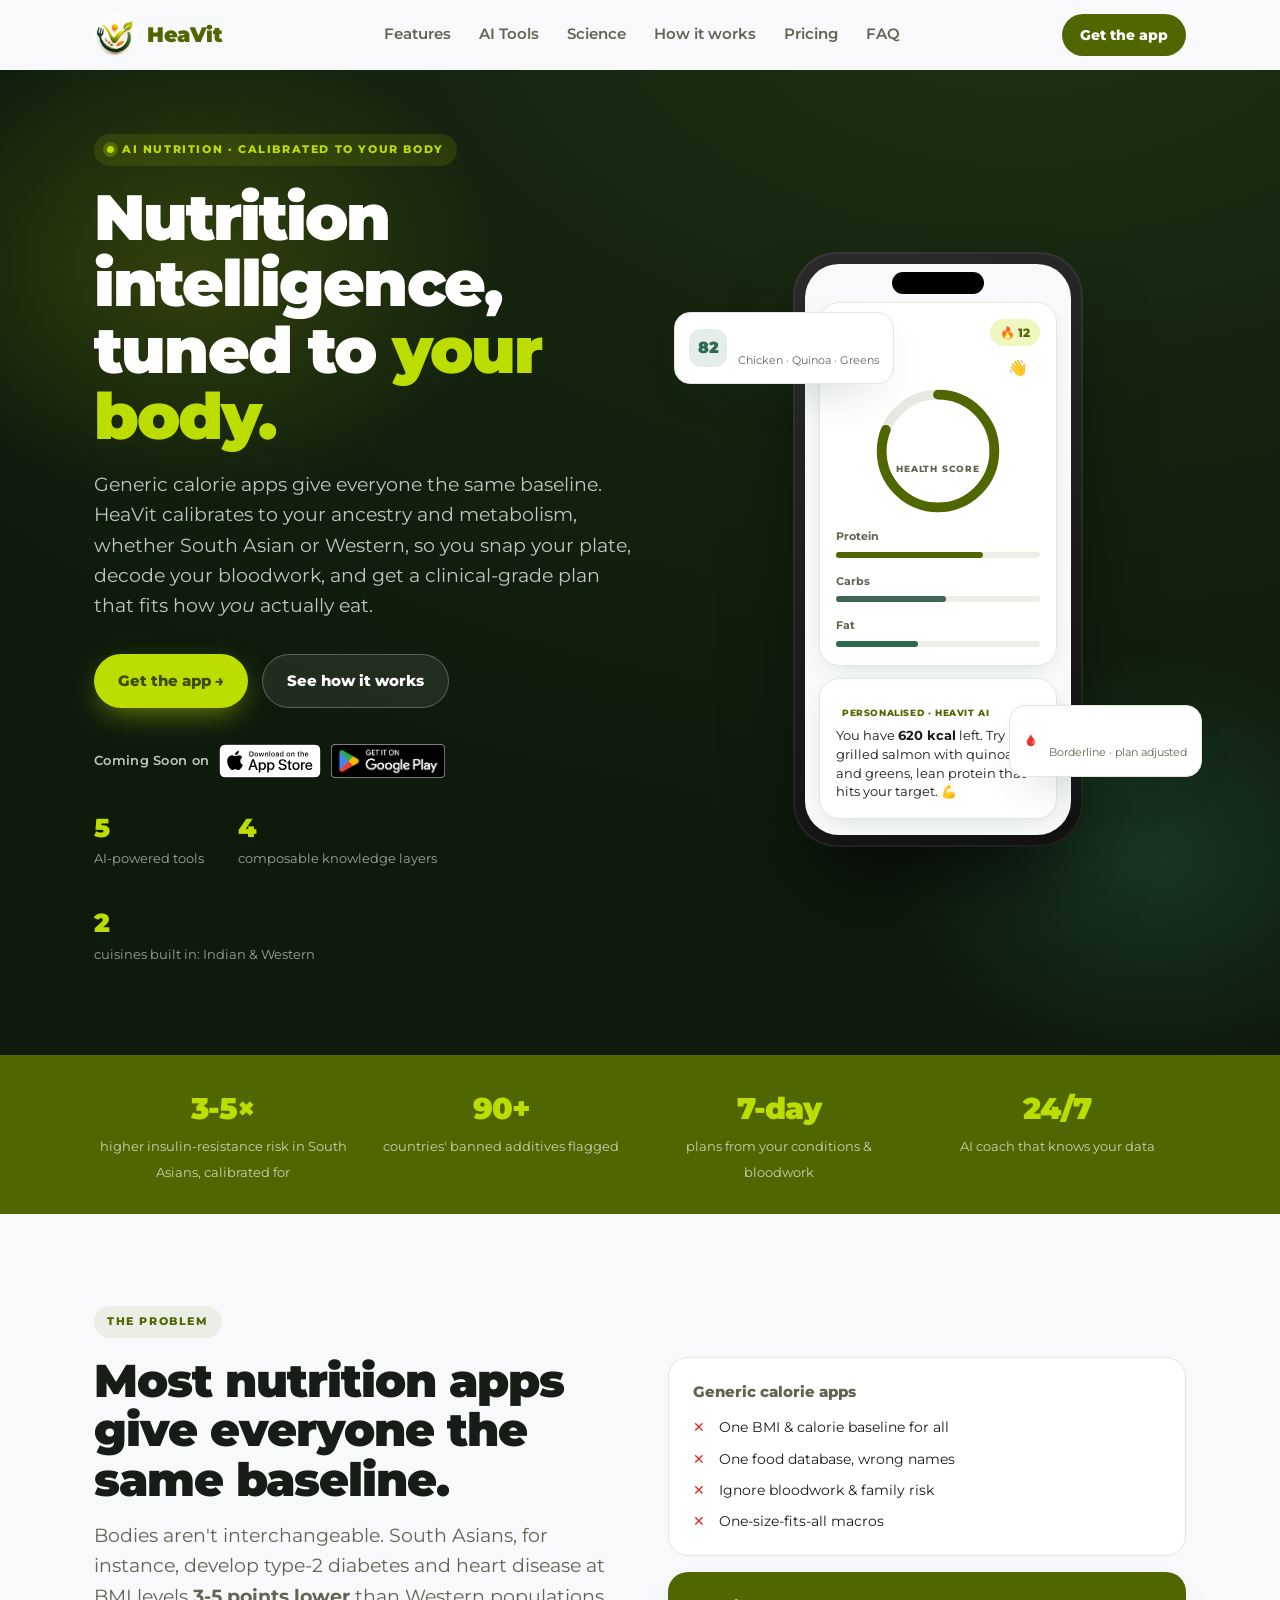
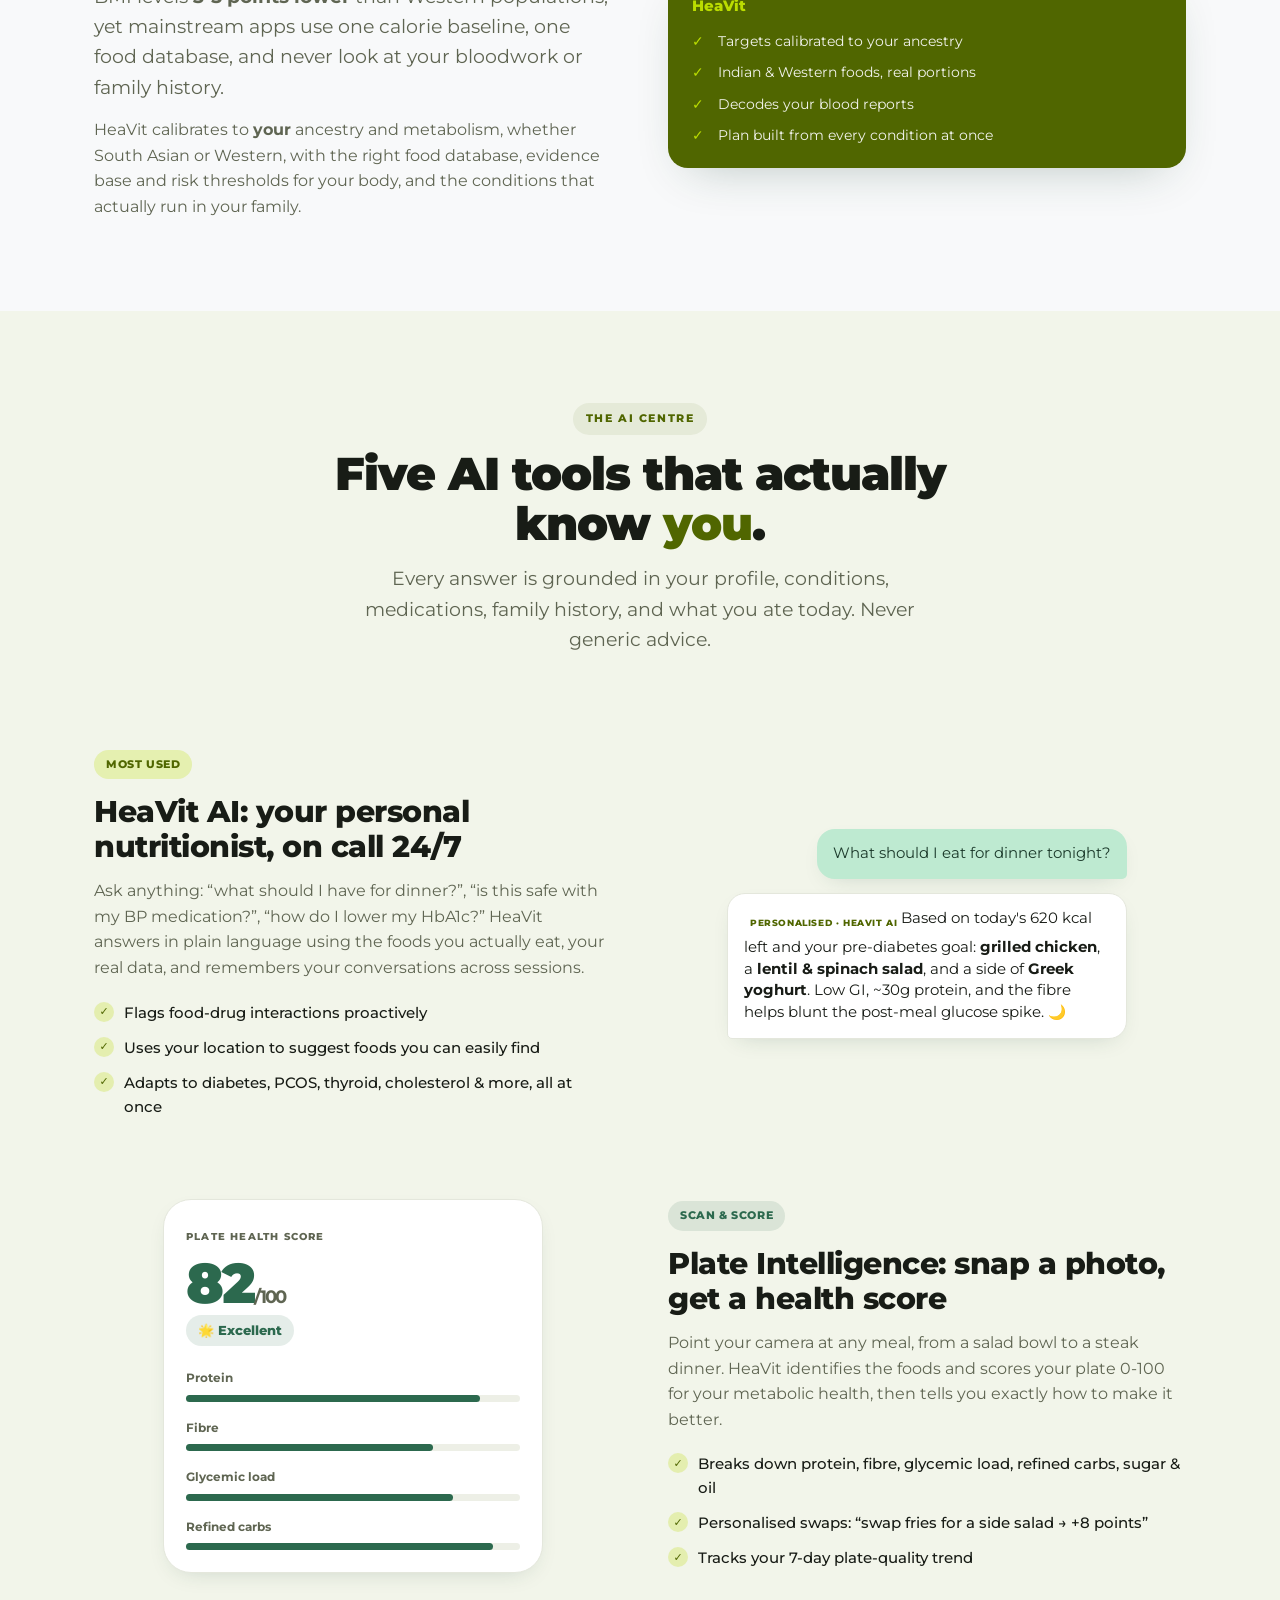
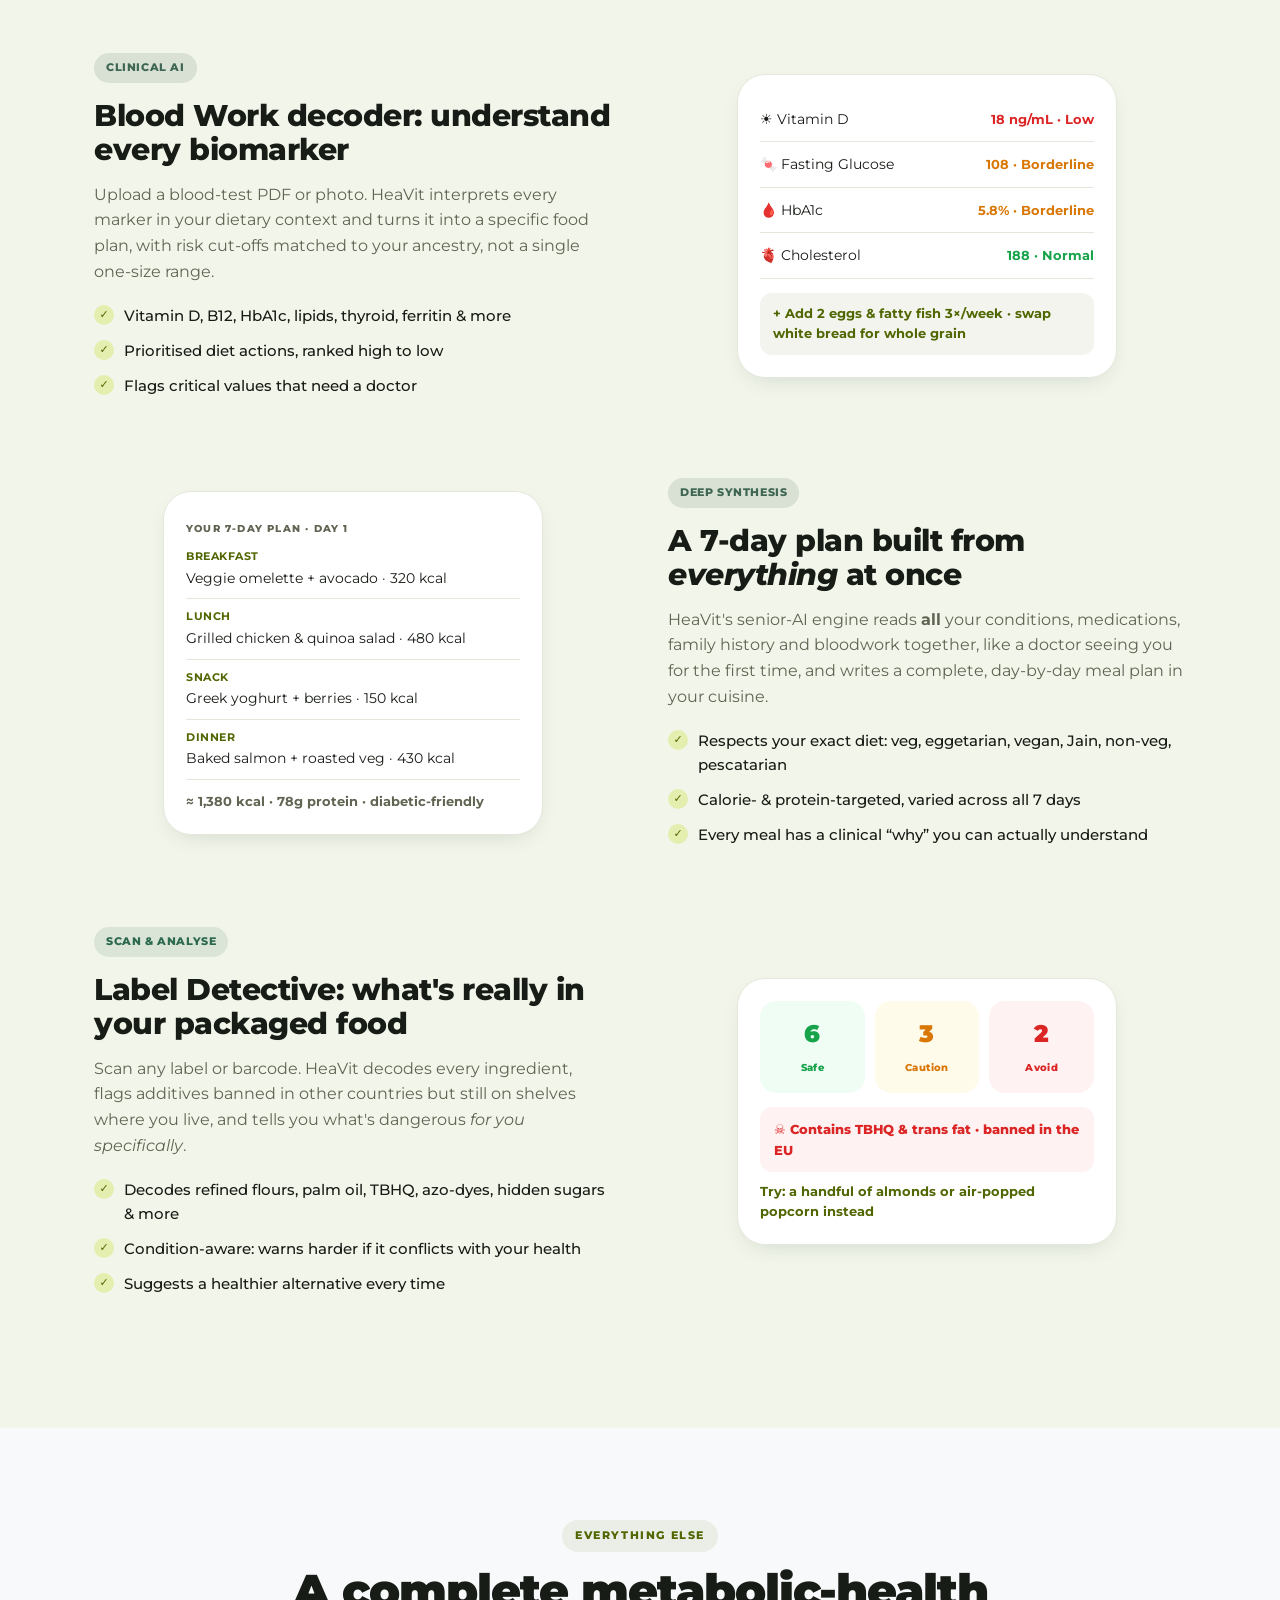
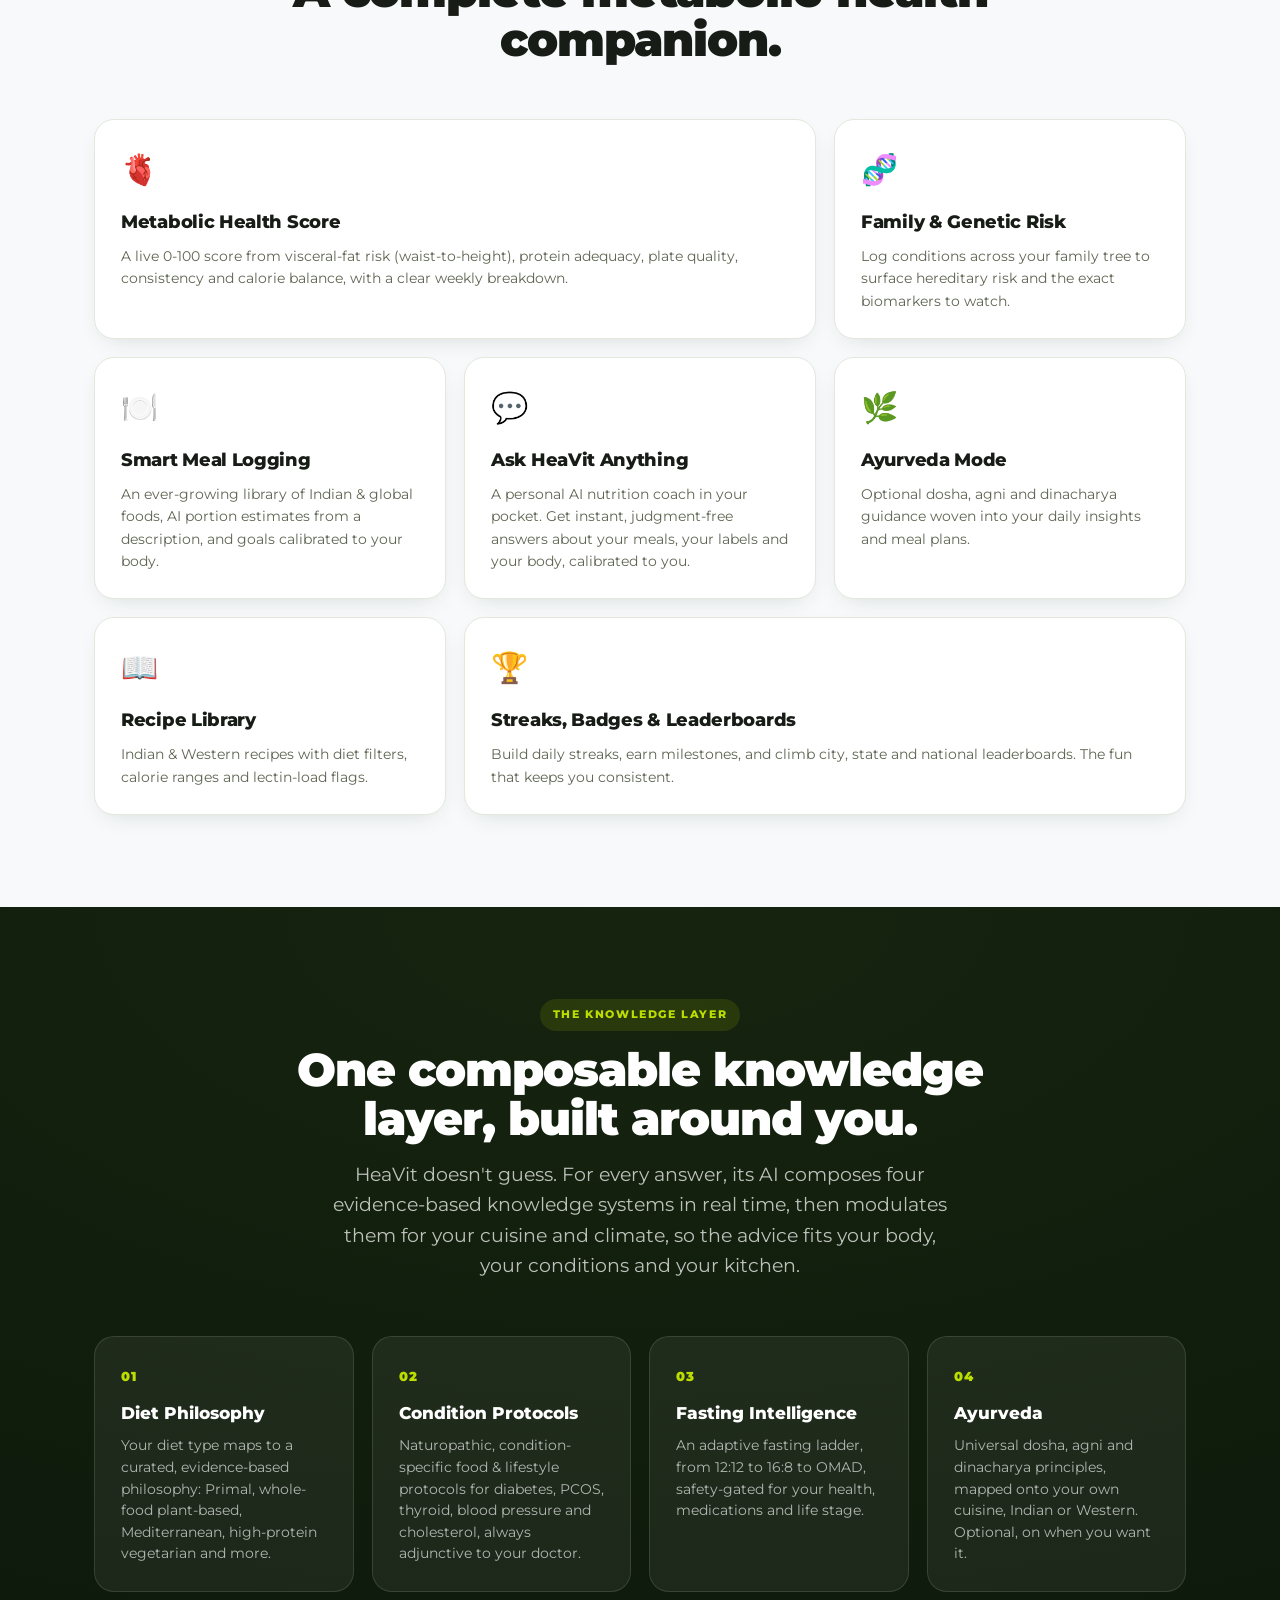
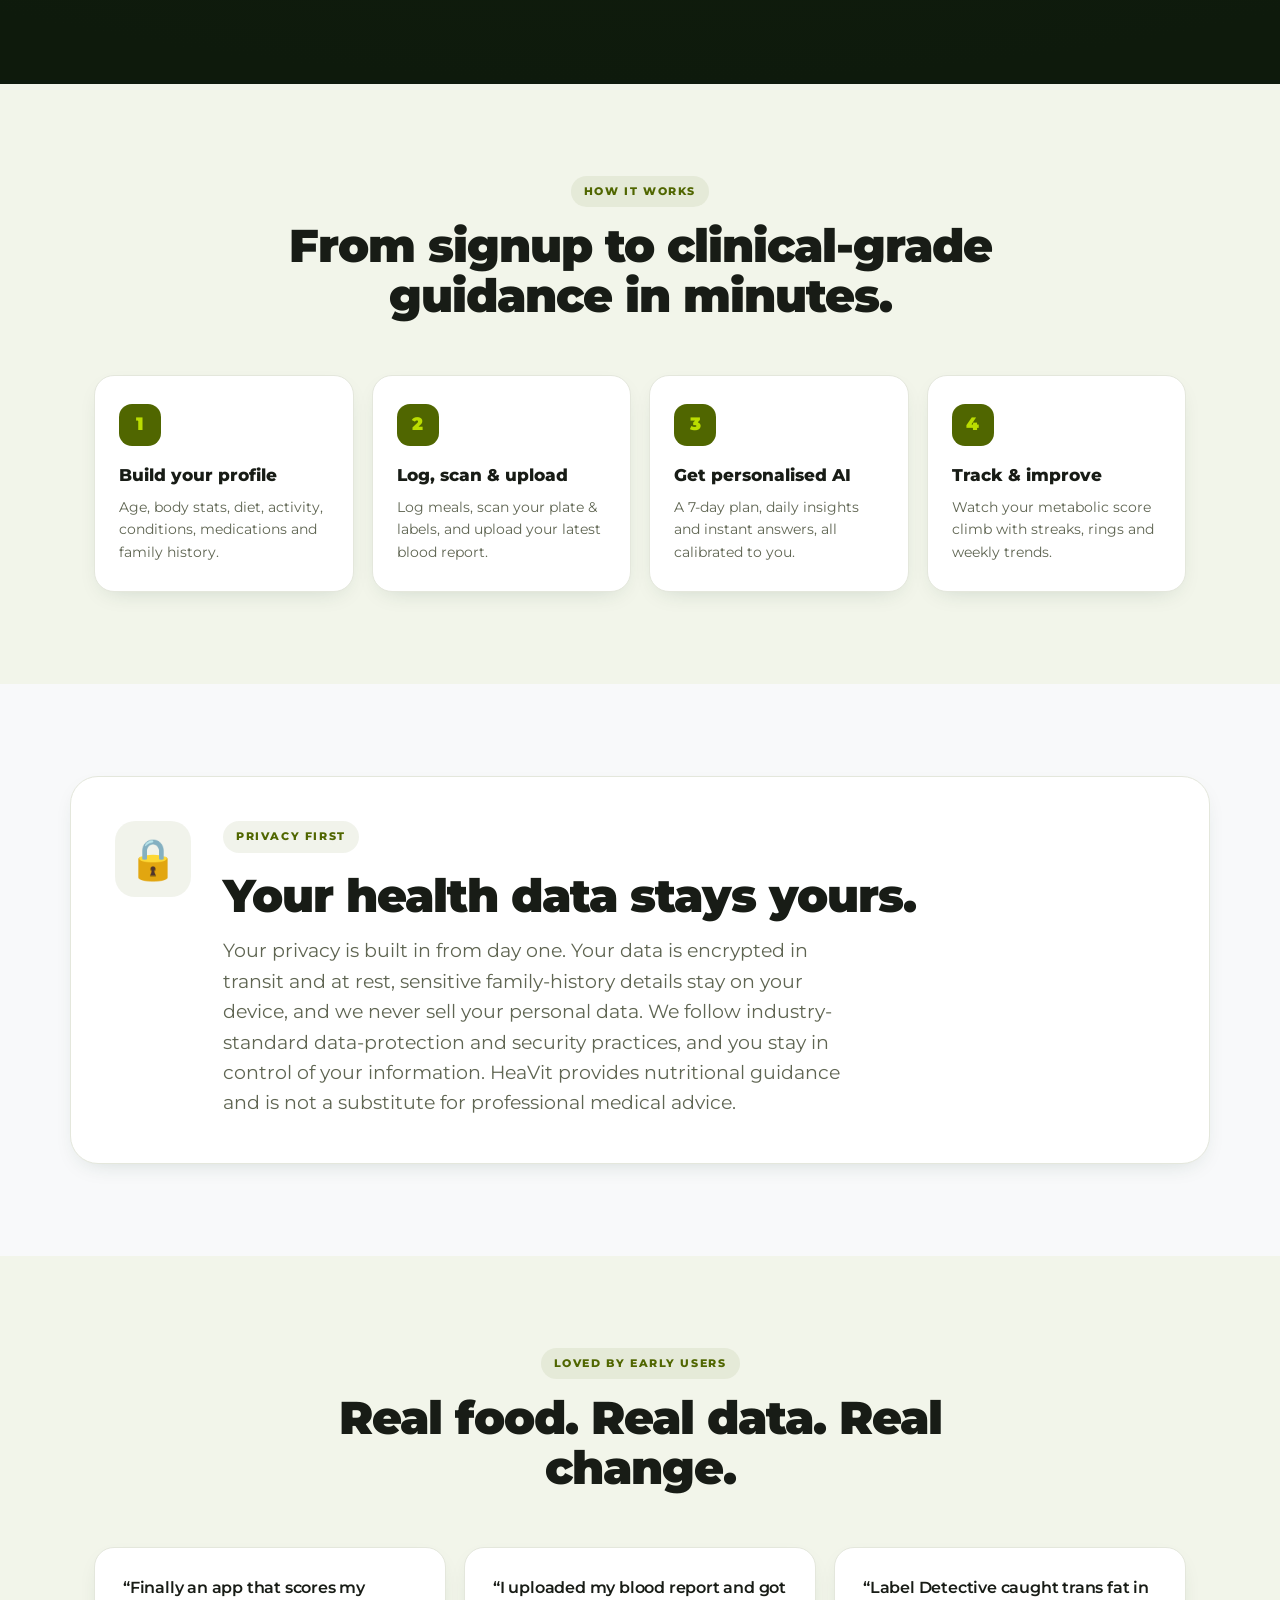
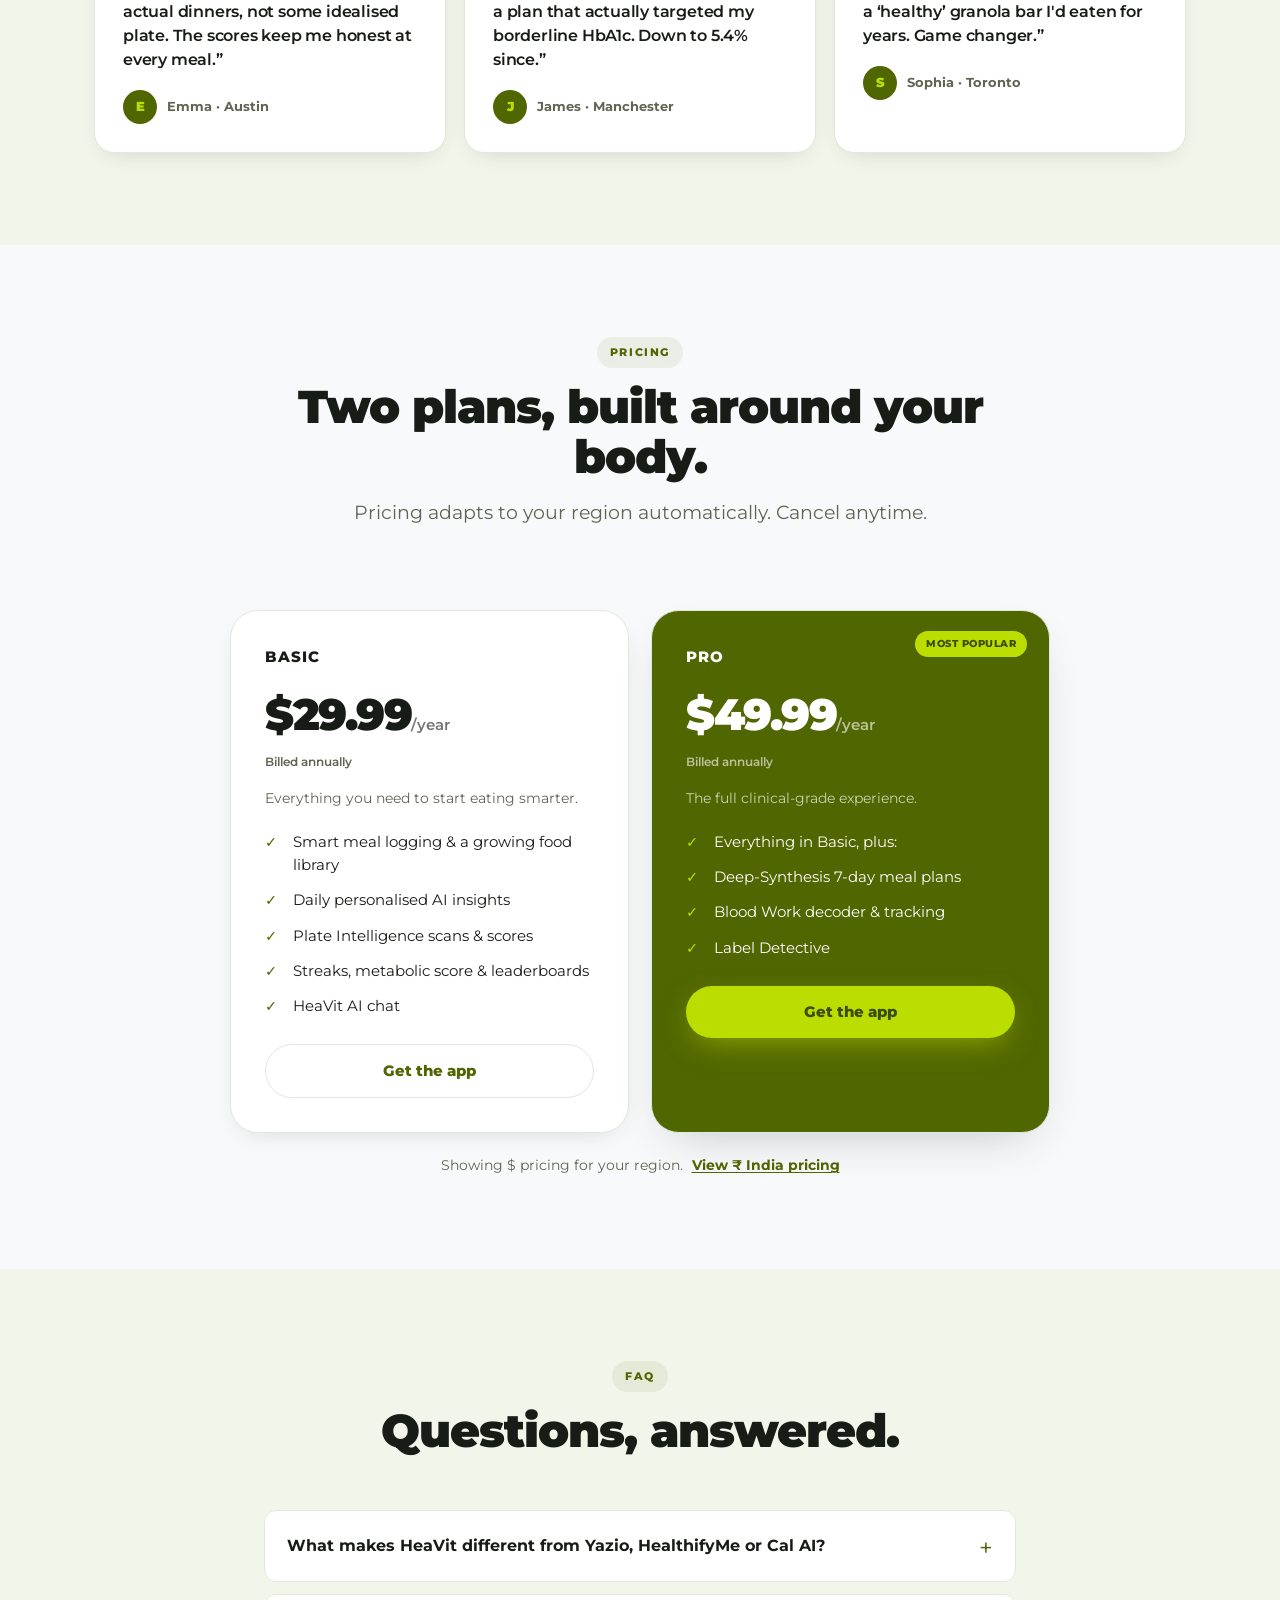
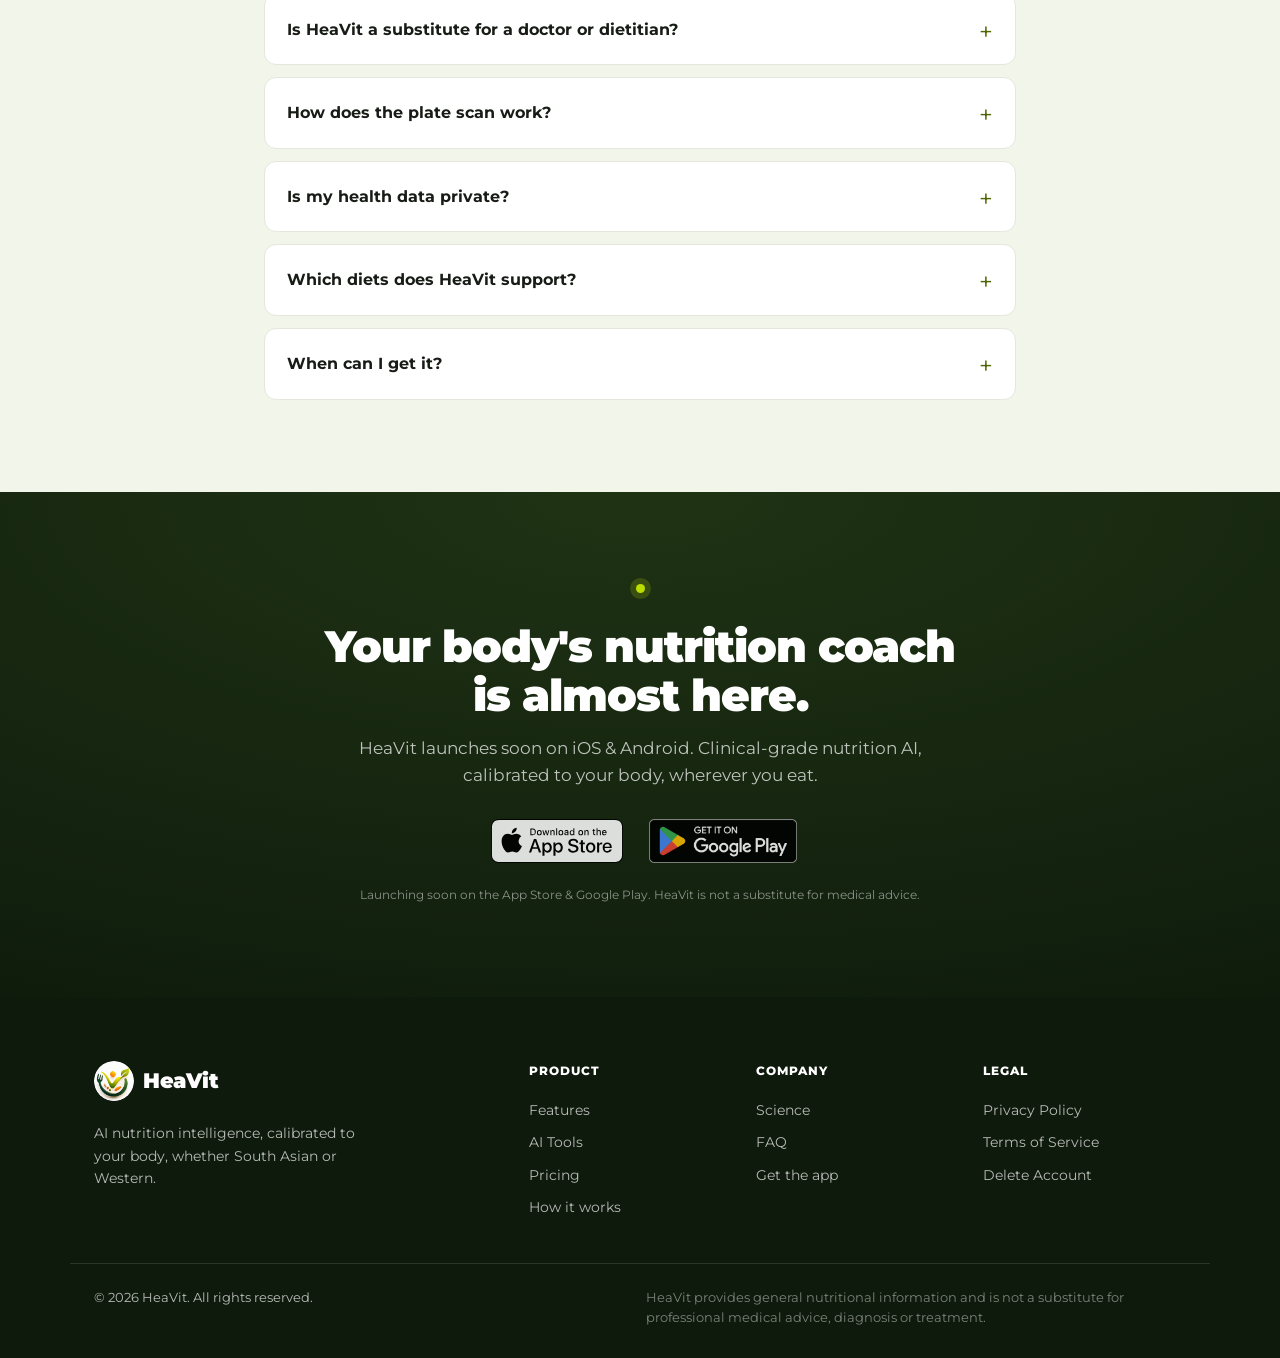
==== commit ab42cbd8: "Pad App Store badge to equal-width slot for visual parity Wrap each store badge in a fixed 152px slo" ====
--- a/index.html
+++ b/index.html
@@ -28,7 +28,7 @@
   <link rel="preconnect" href="https://fonts.gstatic.com" crossorigin />
   <link href="https://fonts.googleapis.com/css2?family=Montserrat:wght@400;500;600;700;800;900&display=swap" rel="stylesheet" />
 
-  <link rel="stylesheet" href="styles.css?v=20260704" />
+  <link rel="stylesheet" href="styles.css?v=20260704-2" />
 </head>
 <body>
 
@@ -620,8 +620,12 @@
         to make the badges clickable.
       -->
       <div class="store-badges store-badges--soon" role="img" aria-label="Coming soon to the App Store and Google Play">
-        <img src="images/app-store-badge.svg" alt="Coming soon to the App Store" style="height:44px;width:auto;" />
-        <img src="images/google-play.png" alt="Coming soon to Google Play" style="height:44px;width:auto;" />
+        <span class="store-badge-slot">
+          <img src="images/app-store-badge.svg" alt="Coming soon to the App Store" style="height:44px;width:auto;" />
+        </span>
+        <span class="store-badge-slot">
+          <img src="images/google-play.png" alt="Coming soon to Google Play" style="height:44px;width:auto;" />
+        </span>
       </div>
       <p class="cta__fine">Launching soon on the App Store &amp; Google Play. HeaVit is not a substitute for medical advice.</p>
     </div>
--- a/styles.css
+++ b/styles.css
@@ -518,7 +518,15 @@
 }
 /* Both badges are locked to the SAME height so neither looks larger than
    the other (App Store marketing-guideline parity). Inline height on the
-   <img> tags enforces this even if this stylesheet is cached. */
+   <img> tags enforces this even if this stylesheet is cached. Each badge
+   sits in an equal-width slot so the narrower App Store badge is padded
+   evenly to match the Google Play badge's footprint. */
+.store-badge-slot {
+  display: inline-flex;
+  align-items: center;
+  justify-content: center;
+  width: 152px;
+}
 .store-badges img { height: 44px; width: auto; }
 .store-badges--soon img { opacity: .85; }
 .store-badges__link {
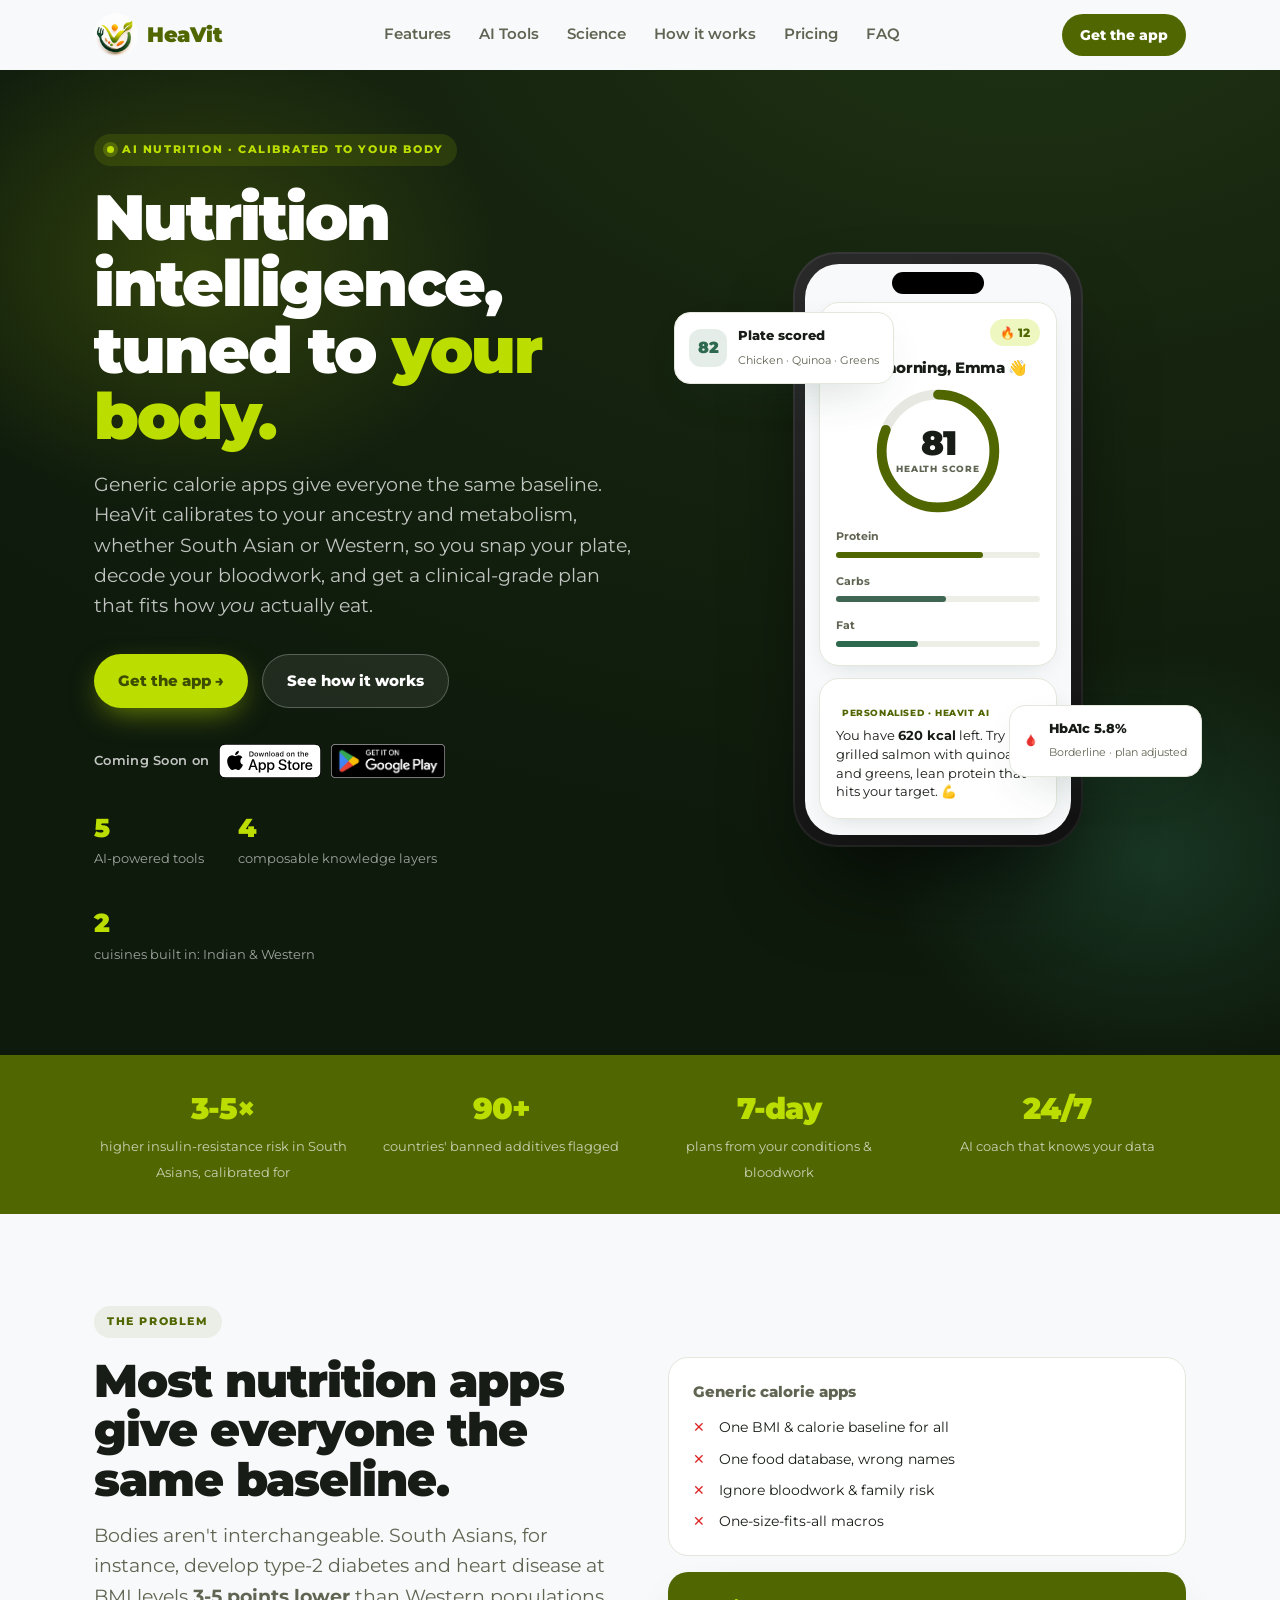
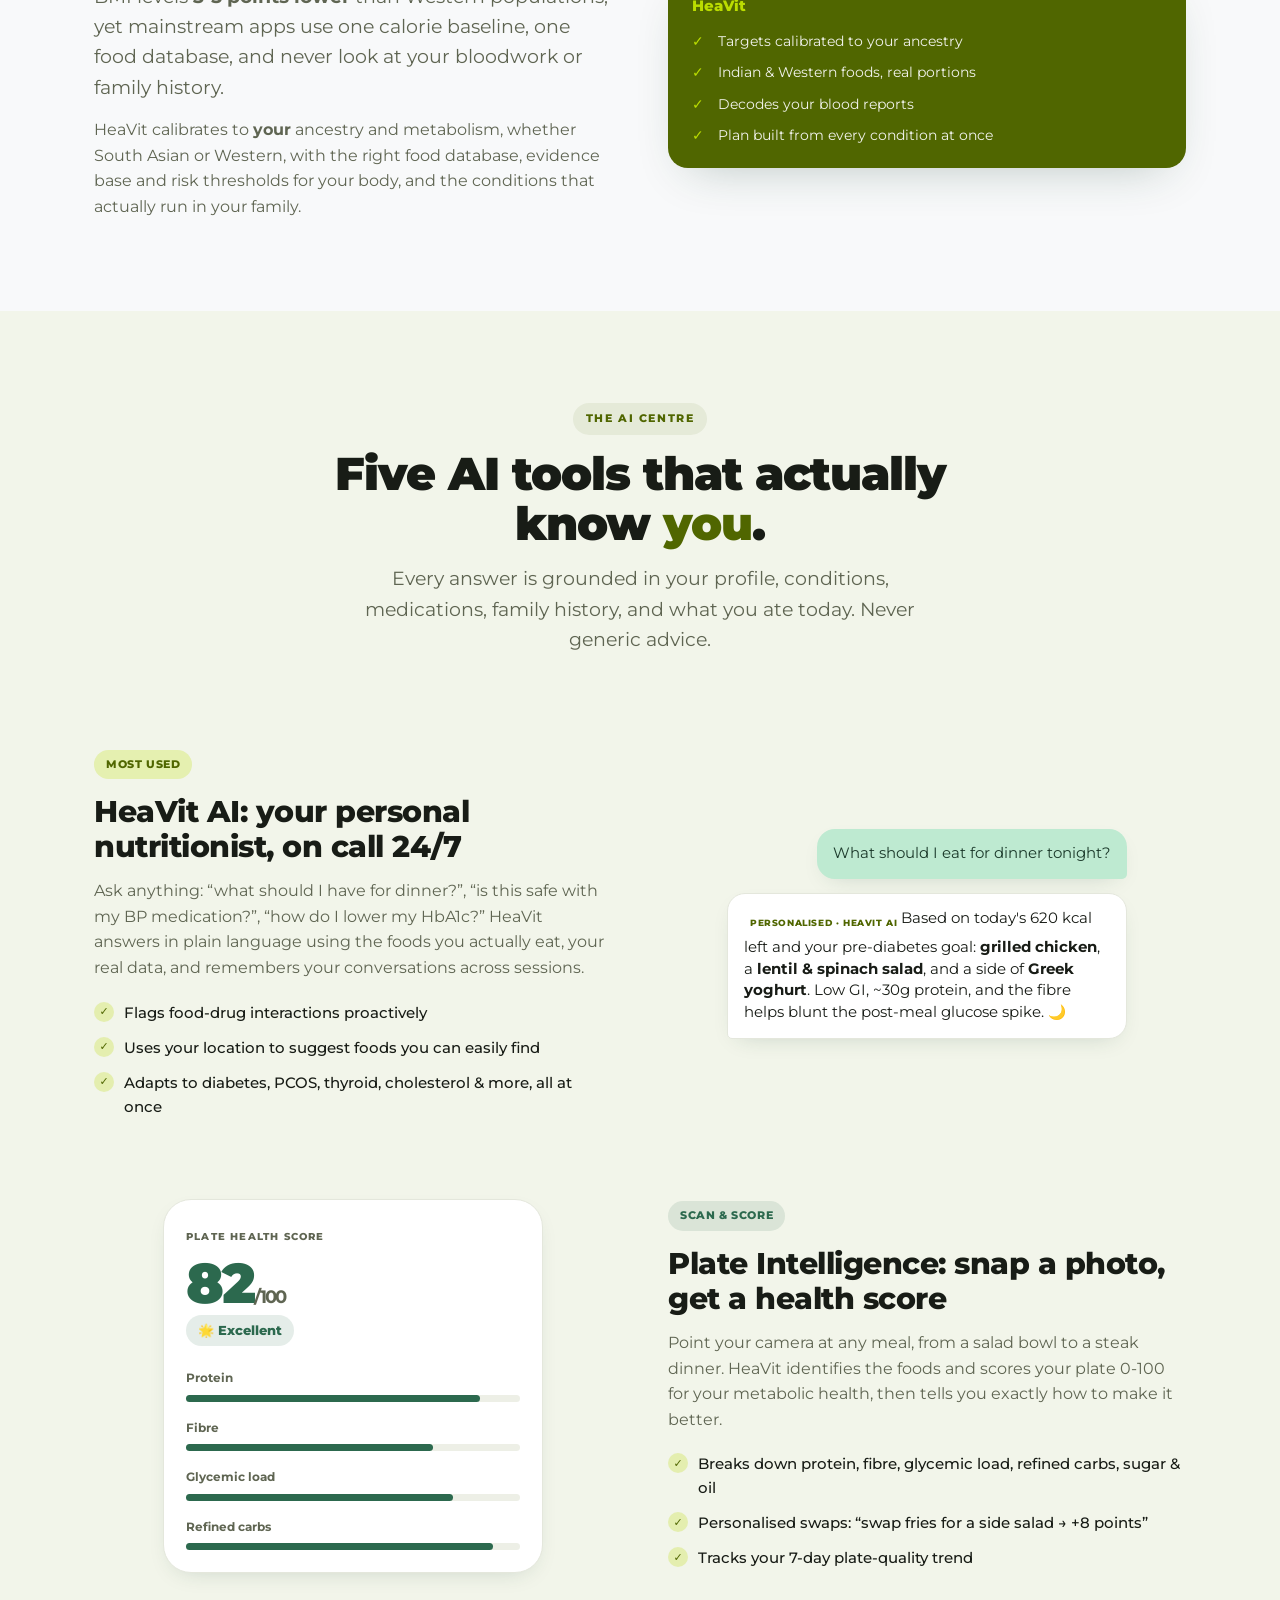
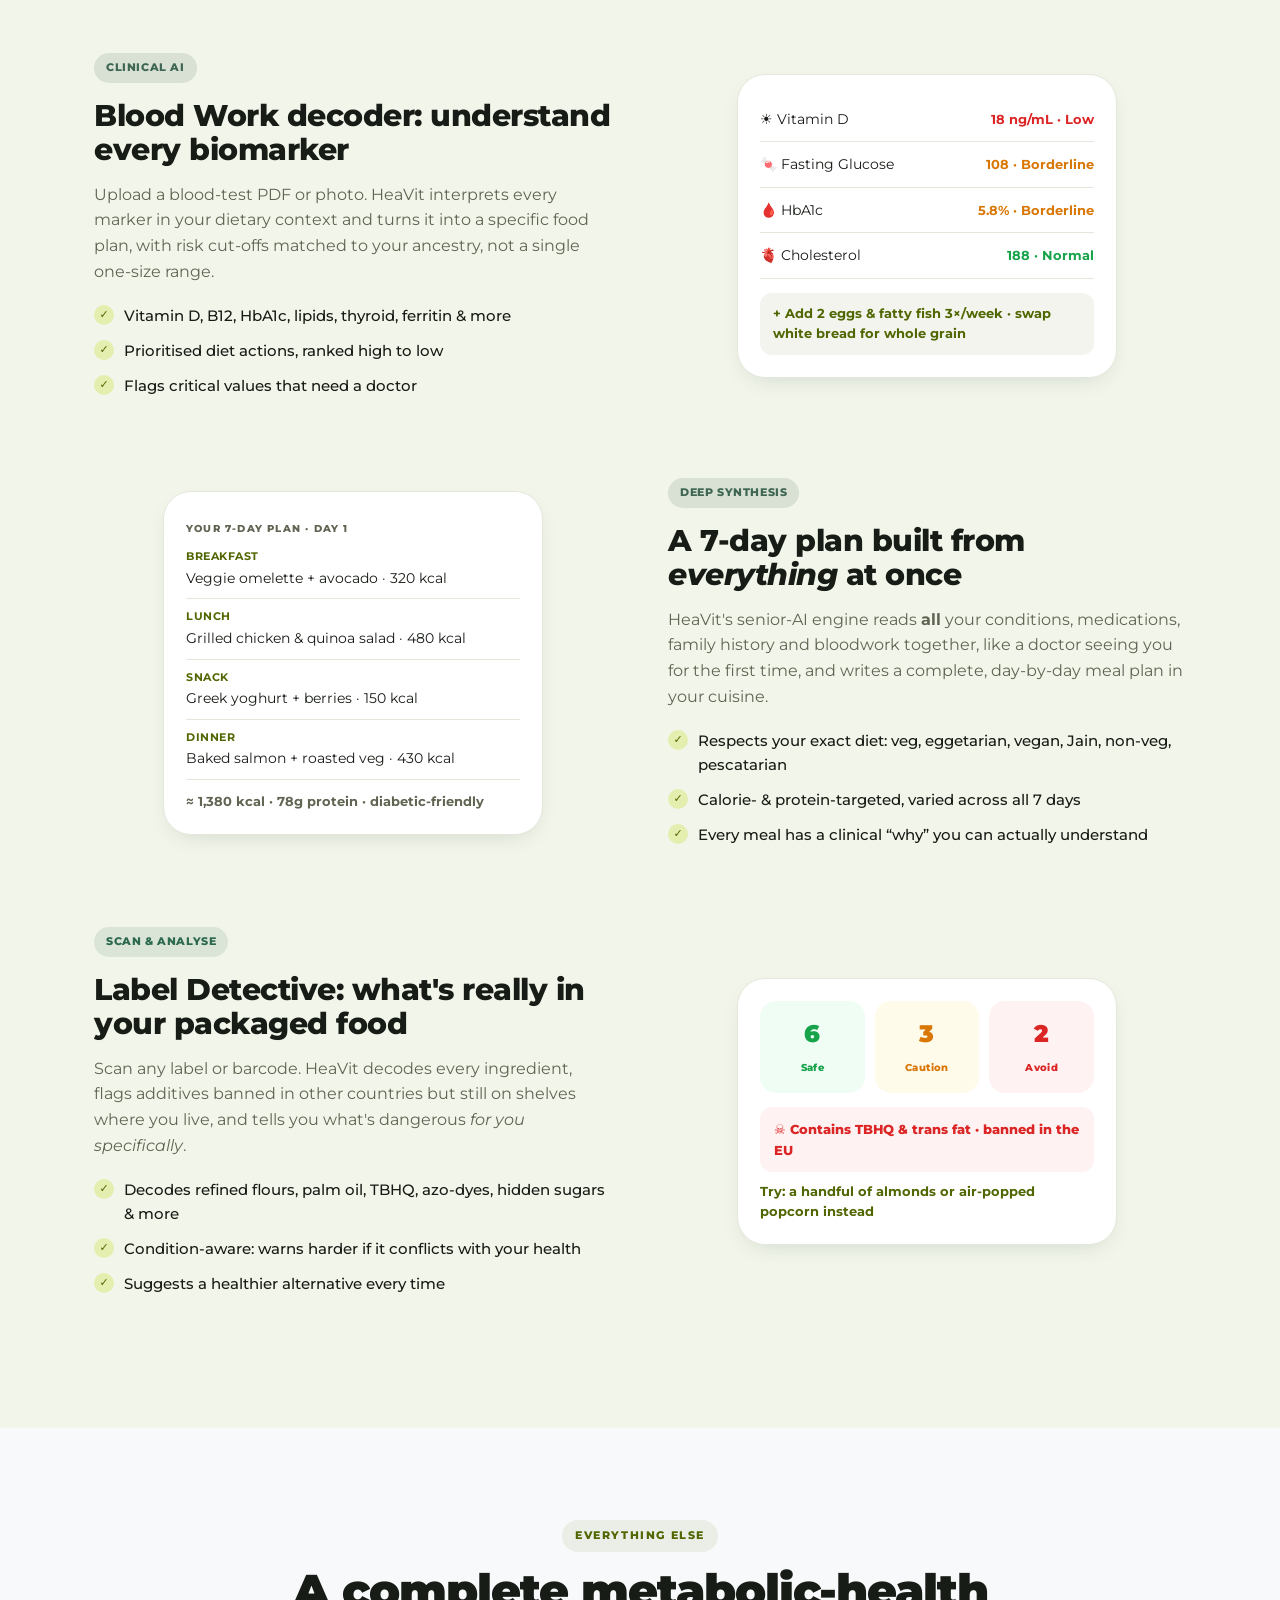
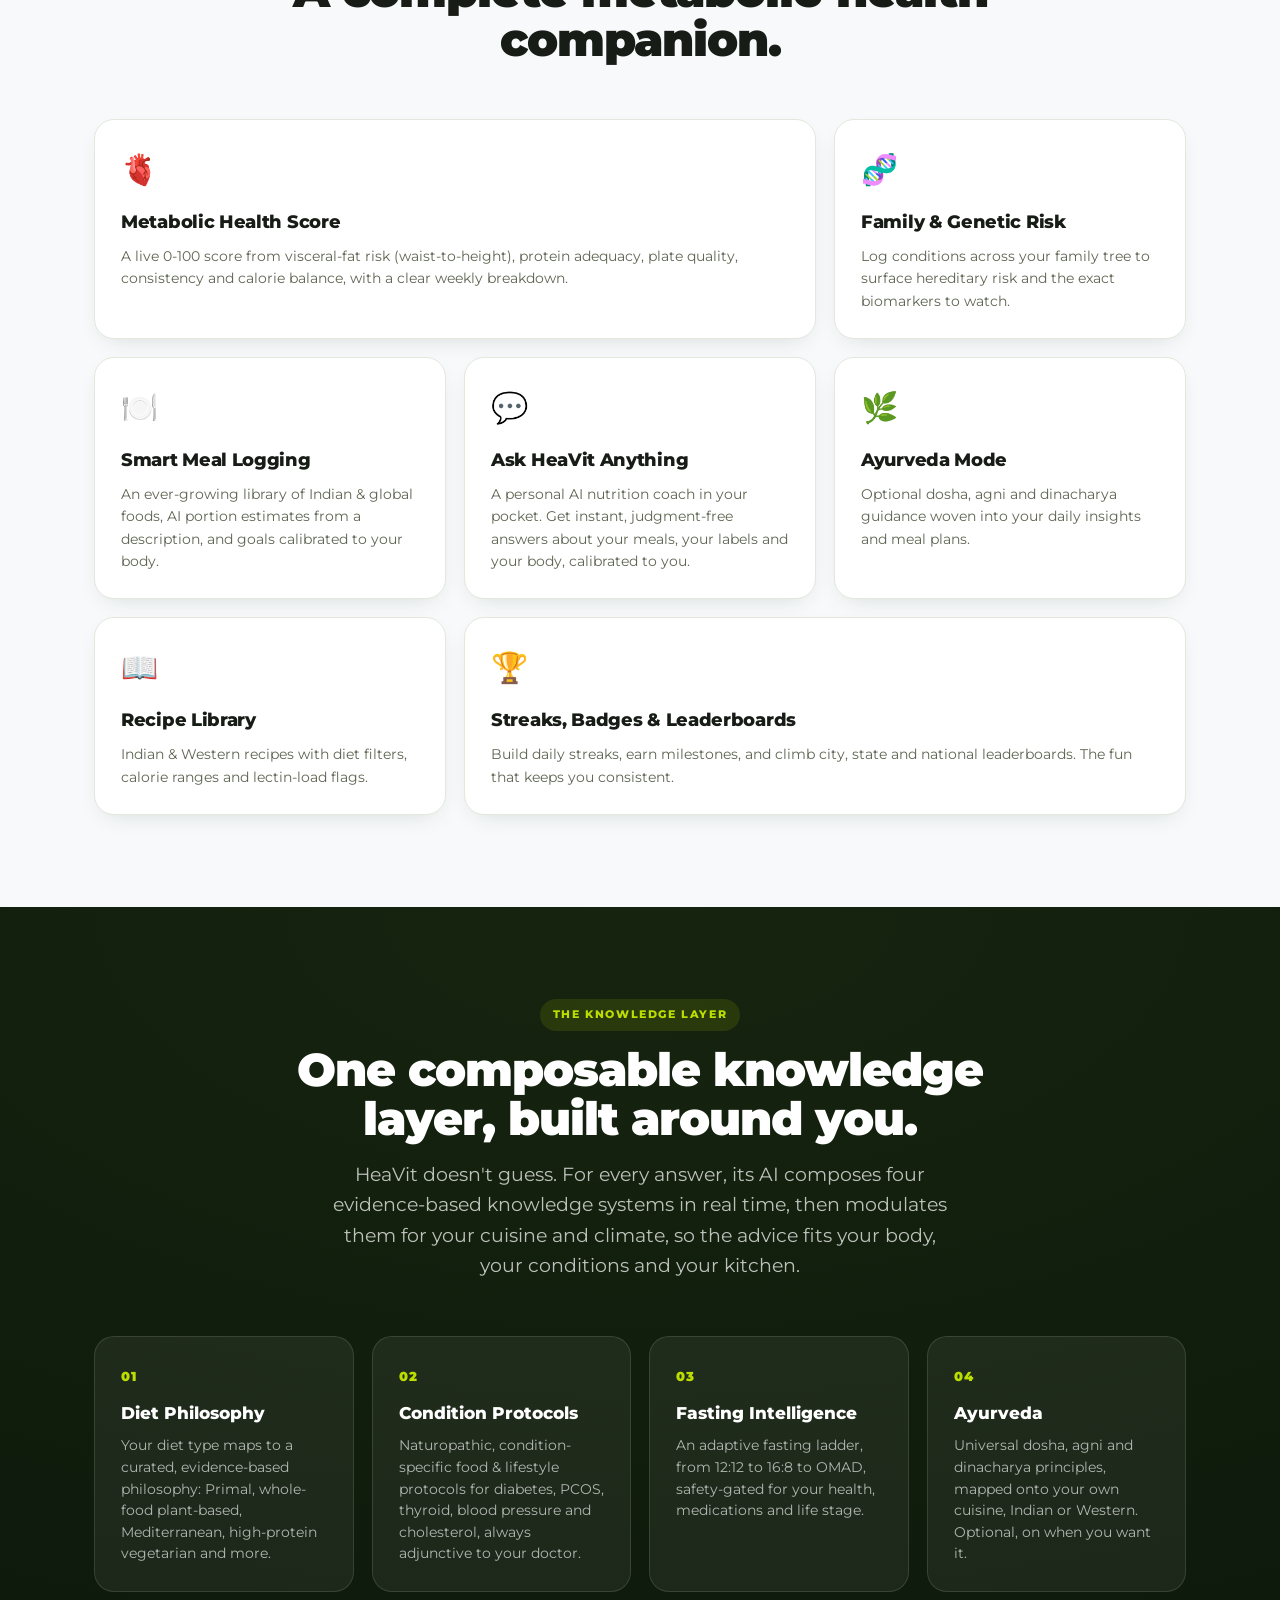
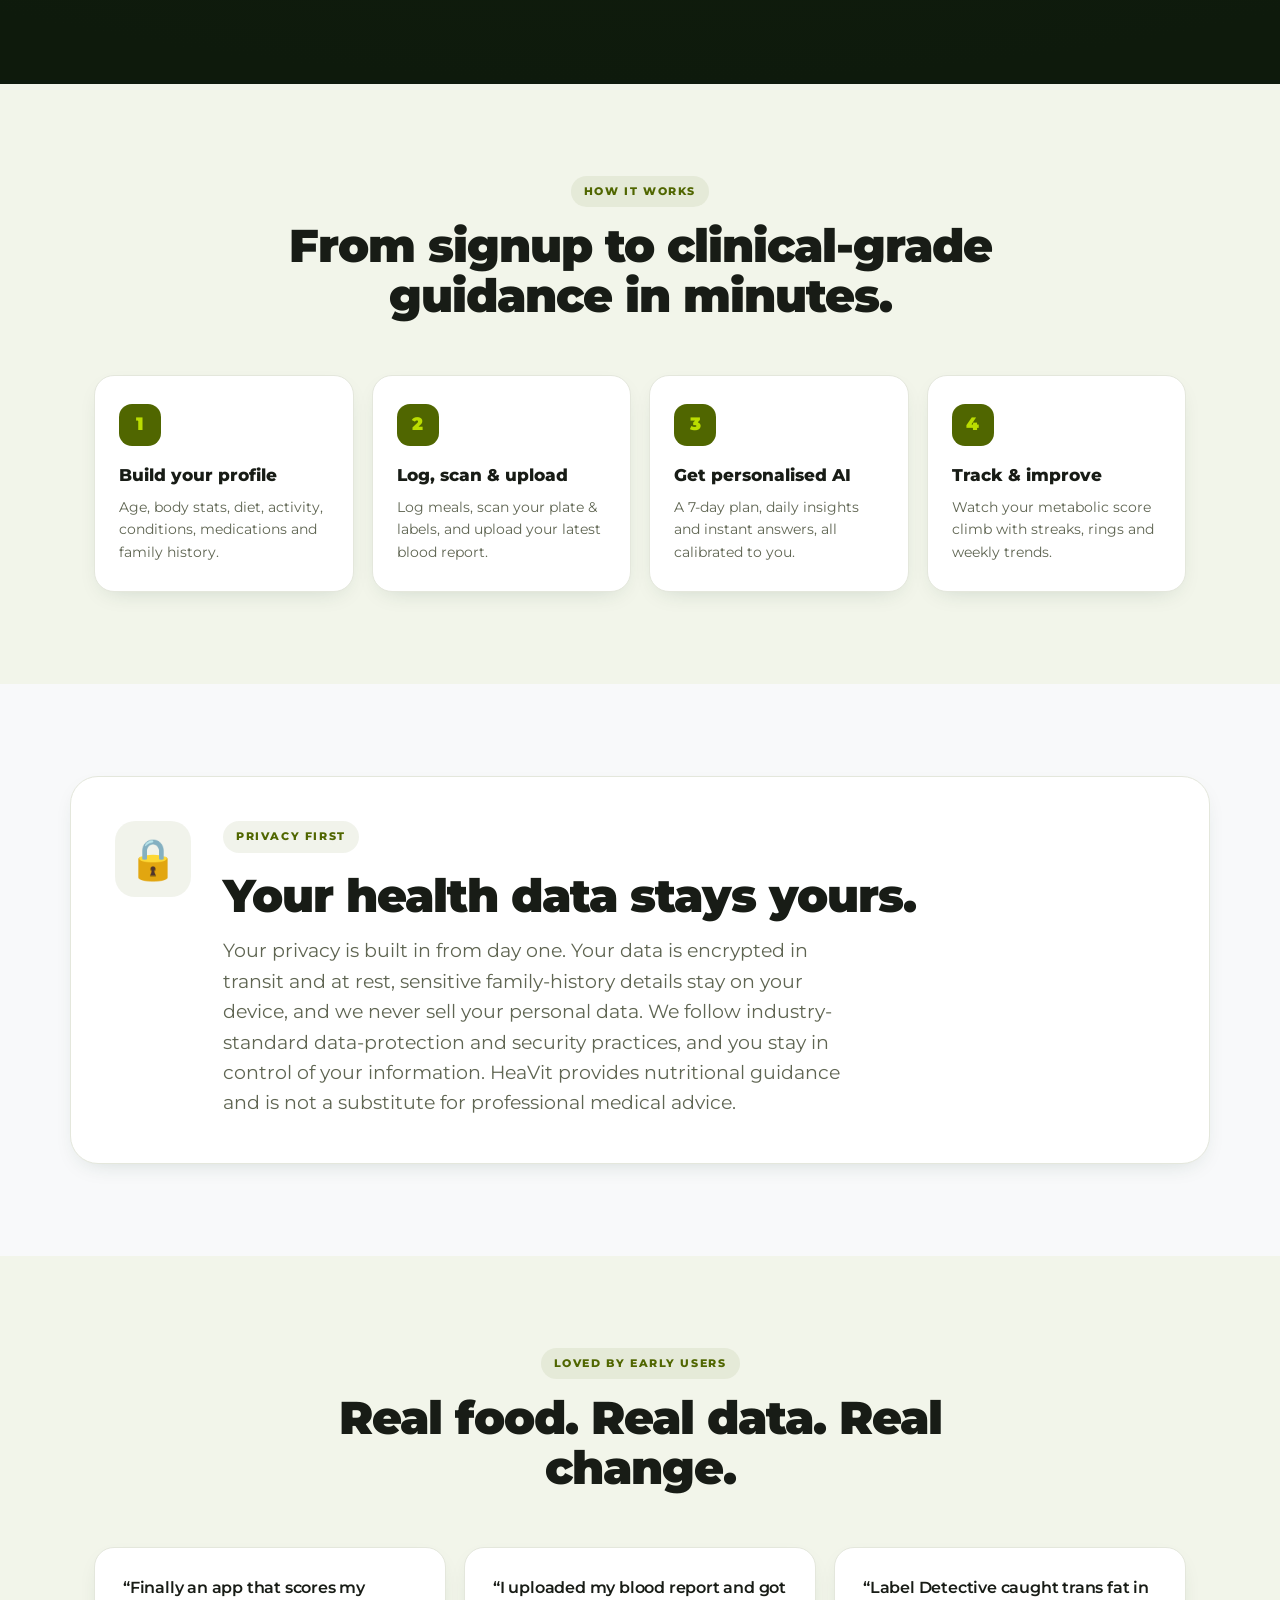
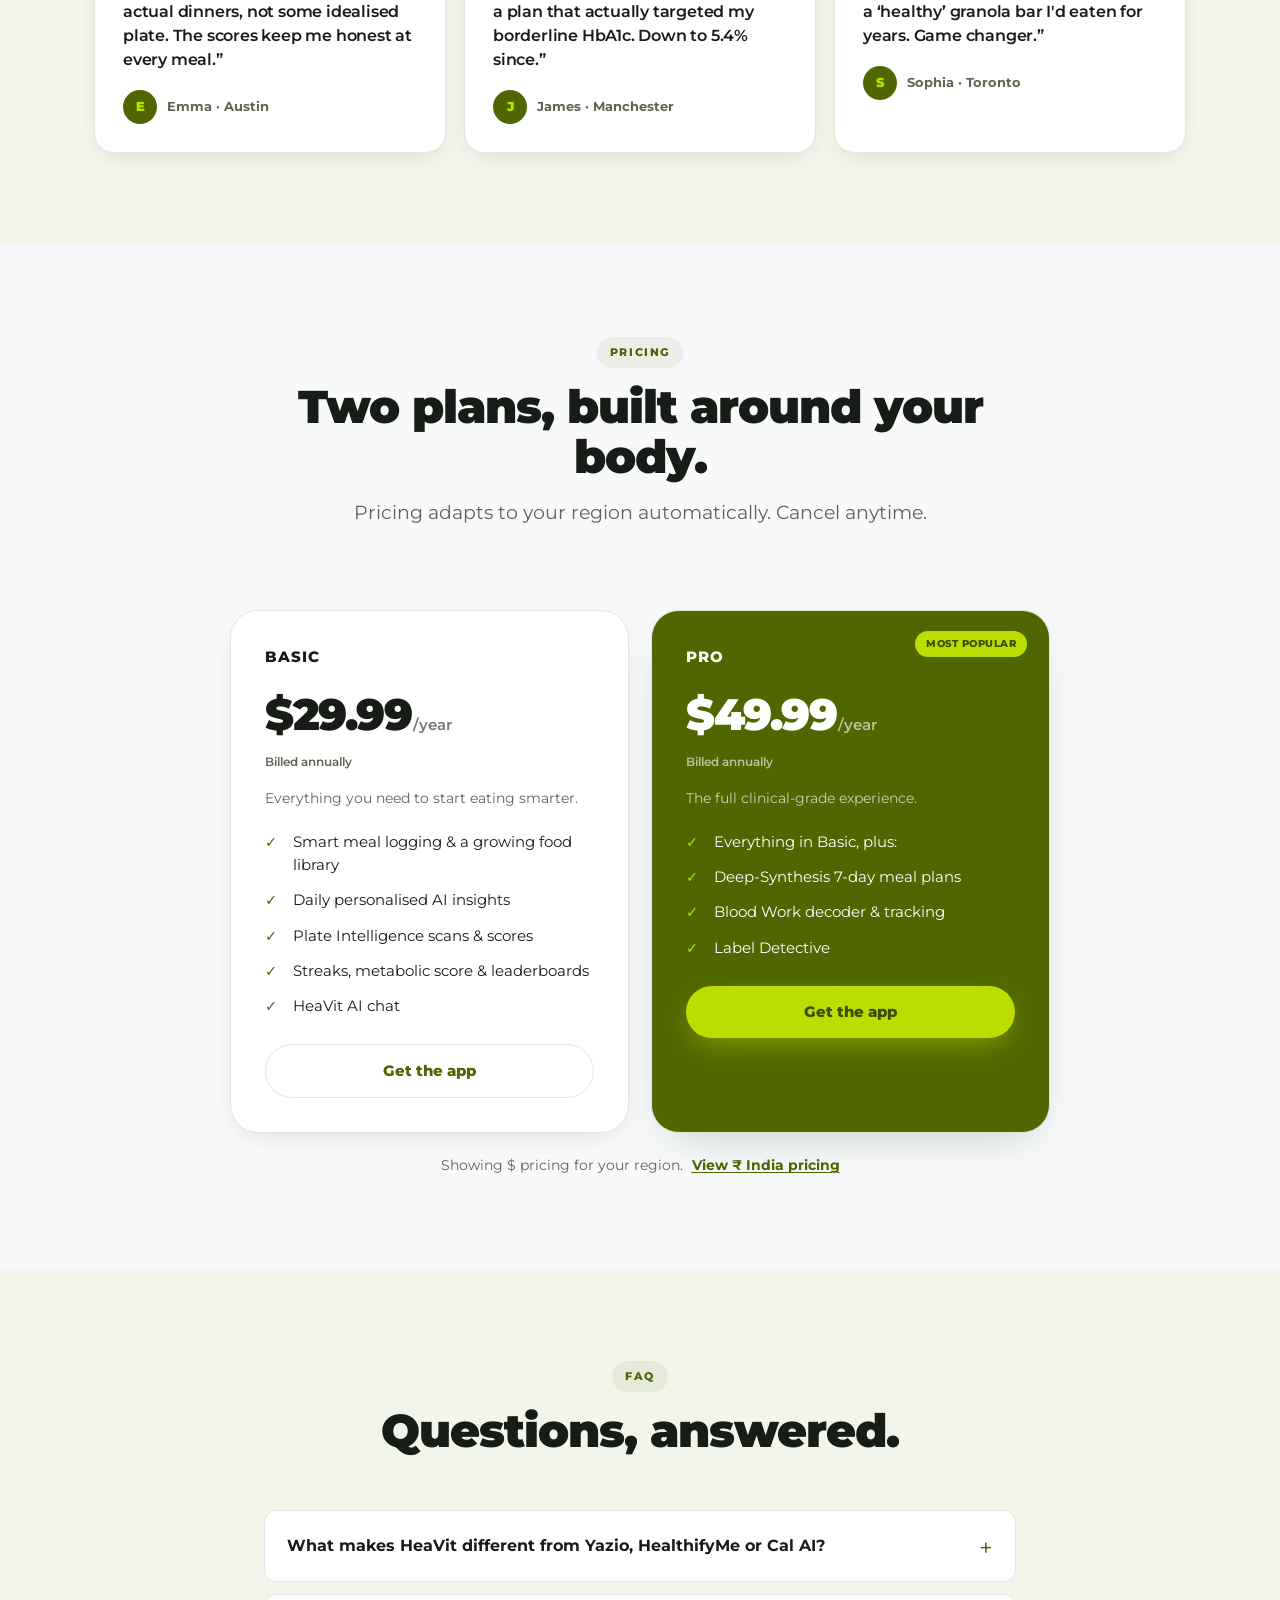
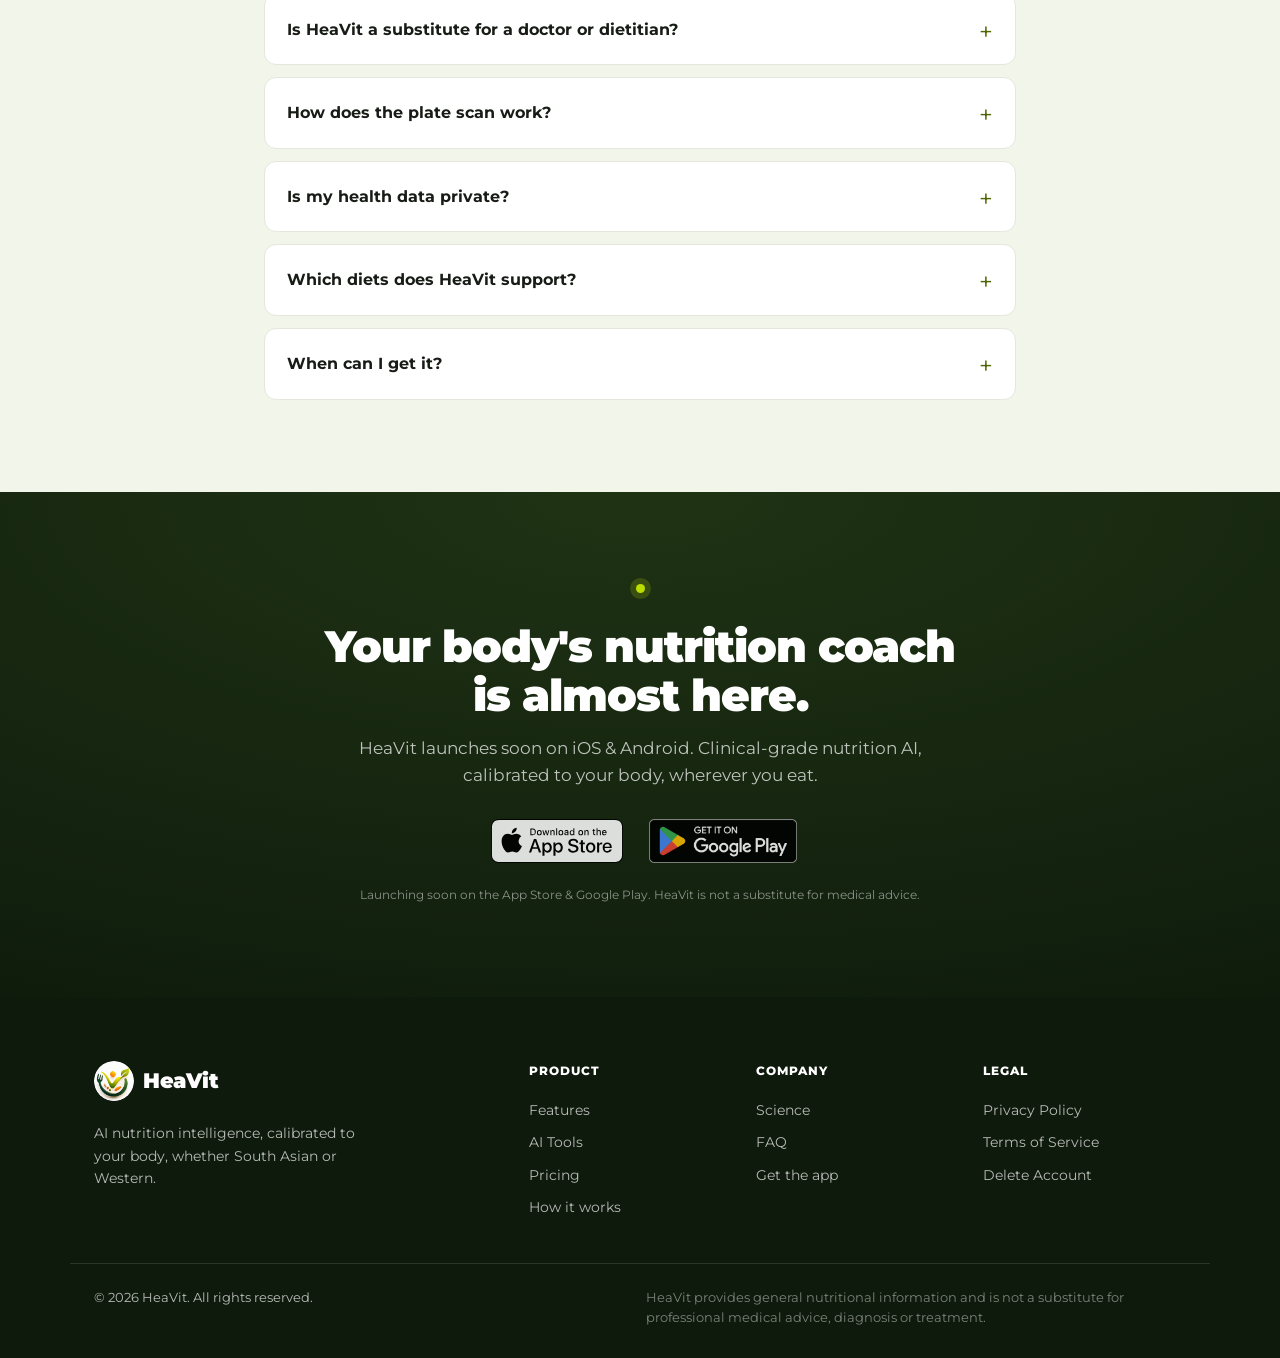
==== commit 9f48b0bf: "Fix large-text overflow and hero chip overlap on mobile - Let grid/flex children shrink and long wor" ====
--- a/index.html
+++ b/index.html
@@ -28,7 +28,7 @@
   <link rel="preconnect" href="https://fonts.gstatic.com" crossorigin />
   <link href="https://fonts.googleapis.com/css2?family=Montserrat:wght@400;500;600;700;800;900&display=swap" rel="stylesheet" />
 
-  <link rel="stylesheet" href="styles.css?v=20260704-2" />
+  <link rel="stylesheet" href="styles.css?v=20260910-2" />
 </head>
 <body>
 
--- a/styles.css
+++ b/styles.css
@@ -95,7 +95,7 @@
   font-family: inherit; font-weight: 800; font-size: 15px;
   padding: 14px 24px; border-radius: 99px; border: none; cursor: pointer;
   transition: transform .2s var(--ease), box-shadow .2s var(--ease), background .2s;
-  white-space: nowrap;
+  text-align: center; max-width: 100%;
 }
 .btn--sm { padding: 10px 18px; font-size: 14px; }
 .btn--block { display: flex; width: 100%; }
@@ -117,7 +117,7 @@
   transition: box-shadow .3s, background .3s;
 }
 .nav.scrolled { box-shadow: 0 1px 0 var(--line), 0 8px 30px -18px rgba(27,67,50,.25); }
-.nav__inner { display: flex; align-items: center; justify-content: space-between; height: 70px; }
+.nav__inner { display: flex; align-items: center; justify-content: space-between; gap: 12px; min-height: 70px; }
 .brand { display: inline-flex; align-items: center; gap: 9px; font-weight: 900; font-size: 21px; letter-spacing: -.5px; color: var(--primary); }
 
 .brand__logo {
@@ -182,19 +182,22 @@
 /* Phone mockup */
 .hero__art { position: relative; display: flex; justify-content: center; }
 .phone {
-  position: relative; width: 290px; padding: 12px;
+  position: relative; width: min(290px, 100%); padding: 12px;
   background: linear-gradient(160deg, #2a2a2a, #111);
   border-radius: 44px;
   box-shadow: 0 50px 90px -30px rgba(0,0,0,.7), inset 0 0 0 2px rgba(255,255,255,.06);
 }
 .phone__notch { position: absolute; top: 20px; left: 50%; transform: translateX(-50%); width: 92px; height: 22px; background: #000; border-radius: 99px; z-index: 3; }
 .phone__screen {
+  /* ink colour: the mockup sits inside the white-text hero and was inheriting
+     white — "Good morning", the score and the chip titles were invisible. */
+  color: var(--ink);
   background: var(--bg); border-radius: 34px; overflow: hidden;
   padding: 38px 14px 16px; display: flex; flex-direction: column; gap: 12px; min-height: 560px;
 }
 .appcard { background: var(--surface); border-radius: 20px; padding: 16px; box-shadow: var(--shadow-sm); border: 1px solid var(--line); }
 .appcard--hero { padding-bottom: 18px; }
-.app-row { display: flex; align-items: center; justify-content: space-between; }
+.app-row { display: flex; align-items: center; justify-content: space-between; flex-wrap: wrap; gap: 6px; }
 .app-brand { font-weight: 900; color: var(--primary); font-size: 16px; }
 .app-streak { background: rgba(187,221,0,.25); color: var(--primary); font-weight: 800; font-size: 12px; padding: 4px 10px; border-radius: 99px; }
 .app-greet { font-weight: 800; font-size: 15px; margin: 10px 0 6px; letter-spacing: -.3px; }
@@ -218,13 +221,14 @@
 
 /* Floating cards */
 .floatcard {
-  position: absolute; background: var(--surface); border-radius: 16px; padding: 12px 14px;
+  position: absolute; z-index: 4; /* above the phone notch (z-index 3) */
+  background: var(--surface); color: var(--ink); border-radius: 16px; padding: 12px 14px;
   box-shadow: var(--shadow); display: flex; align-items: center; gap: 11px; border: 1px solid var(--line);
   animation: float 5s ease-in-out infinite;
   max-width: calc(50% + 20px); /* prevent overflow on small screens */
 }
-.floatcard strong { display: block; font-size: 13px; font-weight: 800; white-space: nowrap; }
-.floatcard span { font-size: 11px; color: var(--muted); white-space: nowrap; }
+.floatcard strong { display: block; font-size: 13px; font-weight: 800; }
+.floatcard span { font-size: 11px; color: var(--muted); }
 .floatcard--plate { top: 60px; left: -16px; }
 .floatcard--plate .floatcard__score { width: 38px; height: 38px; border-radius: 12px; display: grid; place-items: center; background: rgba(44,105,78,.12); color: var(--teal); font-weight: 900; flex-shrink: 0; }
 .floatcard--bio { bottom: 70px; right: -16px; animation-delay: -2.5s; }
@@ -297,7 +301,7 @@
 .pb i::after { content: ''; position: absolute; inset: 0; width: var(--w); border-radius: 99px; background: var(--teal); }
 
 /* bio card */
-.appcard--bio .bio-row { display: flex; justify-content: space-between; align-items: center; padding: 11px 0; border-bottom: 1px solid var(--line); font-size: 14px; }
+.appcard--bio .bio-row { display: flex; justify-content: space-between; align-items: center; flex-wrap: wrap; gap: 4px 12px; padding: 11px 0; border-bottom: 1px solid var(--line); font-size: 14px; }
 .bio-row b { font-weight: 700; font-size: 13px; }
 .b-low, .b-warn { color: var(--warn); } .b-low { color: var(--bad); } .b-ok { color: var(--ok); }
 .bio-cta { margin-top: 14px; background: rgba(80,102,0,.07); color: var(--primary); font-weight: 700; font-size: 12.5px; padding: 11px 13px; border-radius: 12px; }
@@ -456,7 +460,13 @@
   .hero__proof div { align-items: center; text-align: center; }
   /* Cap the art width so the floating chips hug the phone instead of the
      screen edges (which looked disconnected on mobile). */
-  .hero__art { overflow: visible; width: 100%; max-width: 360px; margin-inline: auto; }
+  .hero__art { overflow: visible; width: 100%; max-width: 360px; margin-inline: auto; margin-top: 2.5em; /* em: room for the chip grows with text size */ }
+  /* Chips hang off the phone's top / bottom bezel and are anchored on the
+     edge facing away from the screen, so a taller chip (wrapped or large text)
+     grows outward instead of covering "Good morning, Emma" and the cards. */
+  .floatcard { max-width: 85%; }
+  .floatcard--plate { top: auto; bottom: calc(100% - 58px); left: -12px; }
+  .floatcard--bio { bottom: auto; top: calc(100% - 14px); right: -12px; }
   .statsbar__inner { grid-template-columns: repeat(2,1fr); gap: 26px; }
   .problem__grid { grid-template-columns: 1fr; gap: 36px; }
   .feature { grid-template-columns: 1fr; gap: 32px; padding: 28px 0; }
@@ -478,9 +488,12 @@
   .footer__bottom { flex-direction: column; gap: 10px; }
   /* Float chips hug the phone (art capped to ~310px) and shrink toward it. */
   .hero__art { max-width: 310px; padding: 0; }
-  .floatcard { transform: scale(.8); }
-  .floatcard--plate { top: 34px; left: -6px; transform-origin: left center; }
-  .floatcard--bio { bottom: 50px; right: -6px; transform-origin: right center; }
+  /* `scale` (not transform) so it composes with the float animation, which
+     animates `transform` and was silently cancelling scale(.8). */
+  .floatcard { scale: .8; }
+  .hero__art { margin-top: 3.5em; }
+  .floatcard--plate { left: -6px; transform-origin: left bottom; }
+  .floatcard--bio { right: -6px; transform-origin: right top; }
   /* Region/billing controls breathe a little on very small screens. */
   .pricing__region { line-height: 1.9; }
 }
@@ -536,7 +549,7 @@
 .store-badges__link:hover { transform: translateY(-2px); opacity: .9; }
 
 .coming-soon span {
-  white-space: nowrap;
+  overflow-wrap: anywhere;
 }
 
 .coming-soon img {
@@ -556,4 +569,20 @@
   .coming-soon img {
     height: 30px;
   }
-}+}
+/* ─── Large-text resilience ──────────────────────────────── */
+/* Visitors with a large phone font size saw text spill out of cards (e.g. the
+   "Chicken · Quinoa · Greens" chip) and the page scroll sideways: Android
+   Chrome scales text with the OS font setting, but px-sized boxes don't grow.
+   Let grid/flex children shrink below their content width, and let long words
+   wrap instead of overflowing. */
+body { overflow-wrap: break-word; }
+h1, h2, h3, h4 { hyphens: auto; -webkit-hyphens: auto; }
+.hero__inner > *, .problem__grid > *, .feature > *, .bento > *, .science-grid > *,
+.steps > *, .quotes > *, .pricing > *, .statsbar__inner > *, .footer__inner > *,
+.footer__cols > *, .label-tiles > *, .floatcard > div, .app-row > *, .hero__proof > * { min-width: 0; }
+.floatcard, .appcard, .lt, .price, .stat, .seg__btn, .plan-row, .bubble { overflow-wrap: anywhere; }
+.seg { flex-wrap: wrap; justify-content: center; max-width: 100%; }
+/* Keep the featured plan name clear of the absolutely-positioned tag. */
+.price--featured .price__name { padding-right: 120px; }
+.price__amt { display: flex; flex-wrap: wrap; align-items: baseline; column-gap: 2px; }
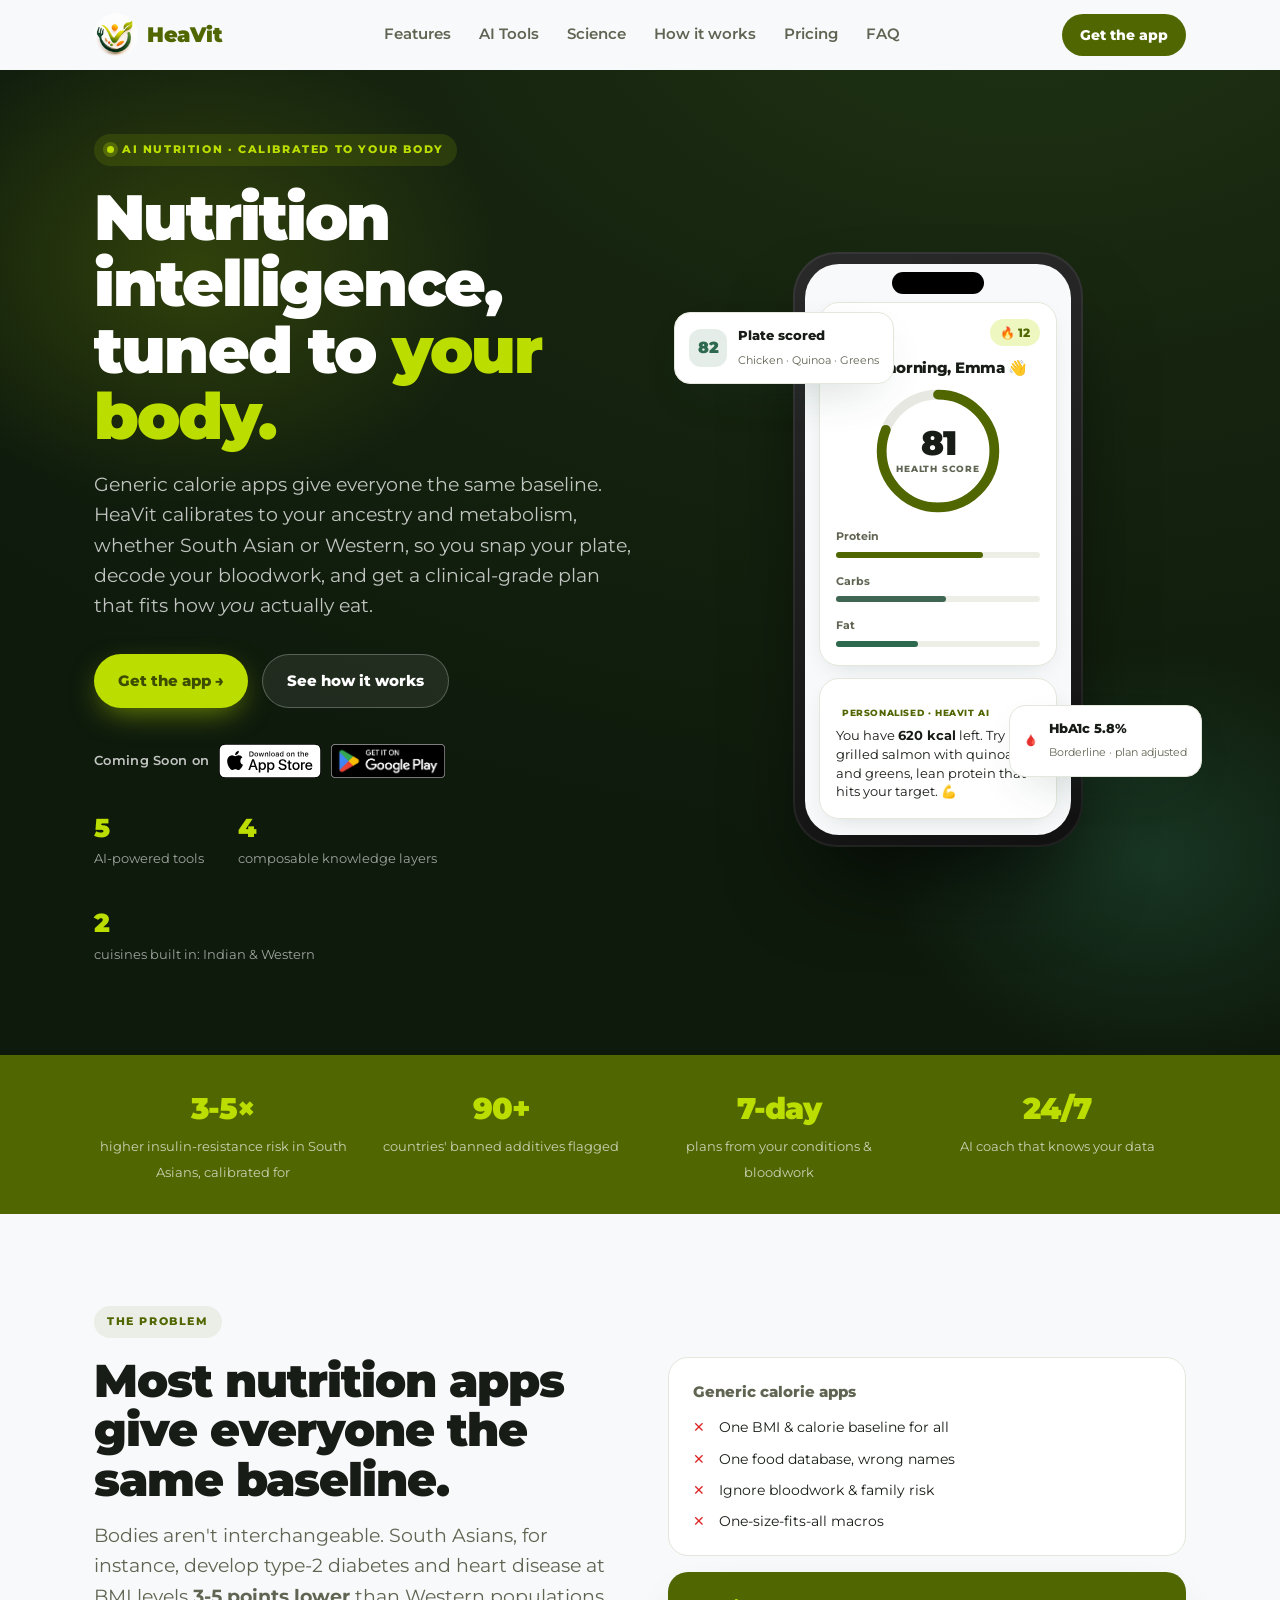
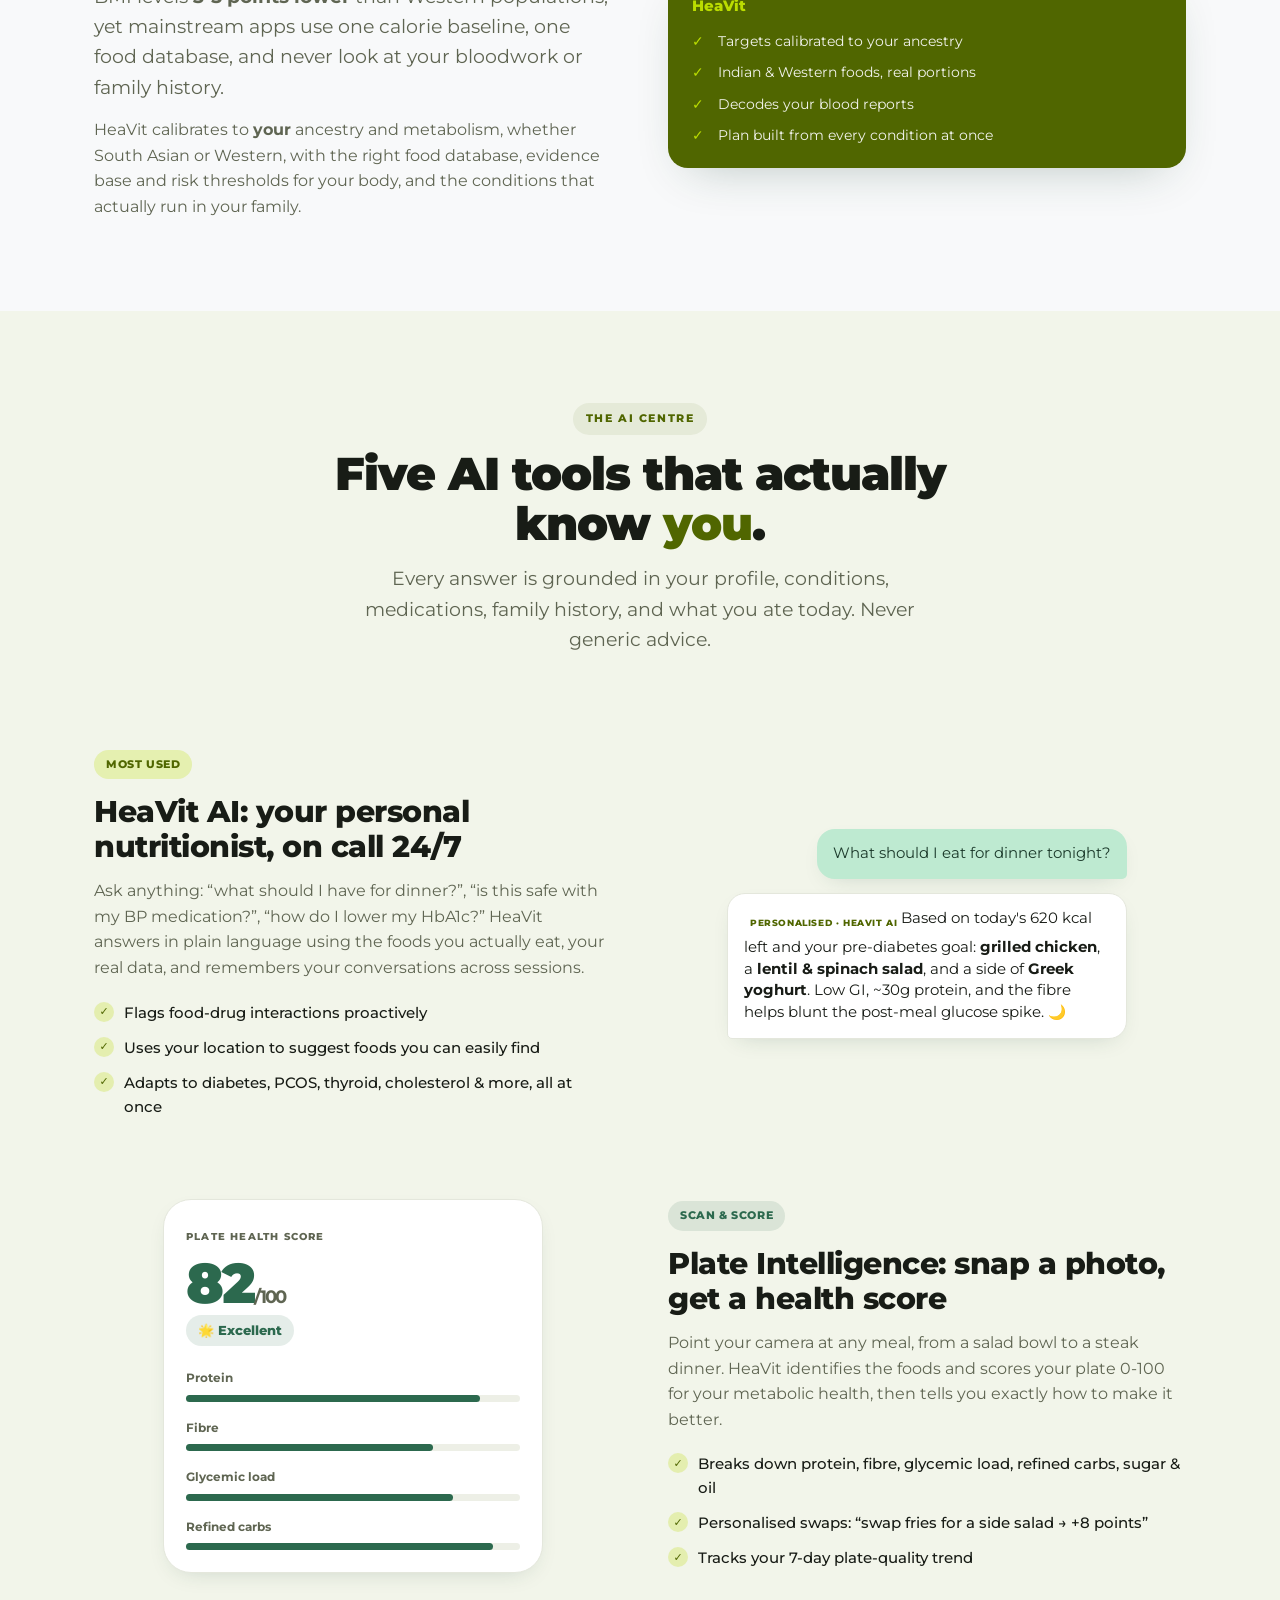
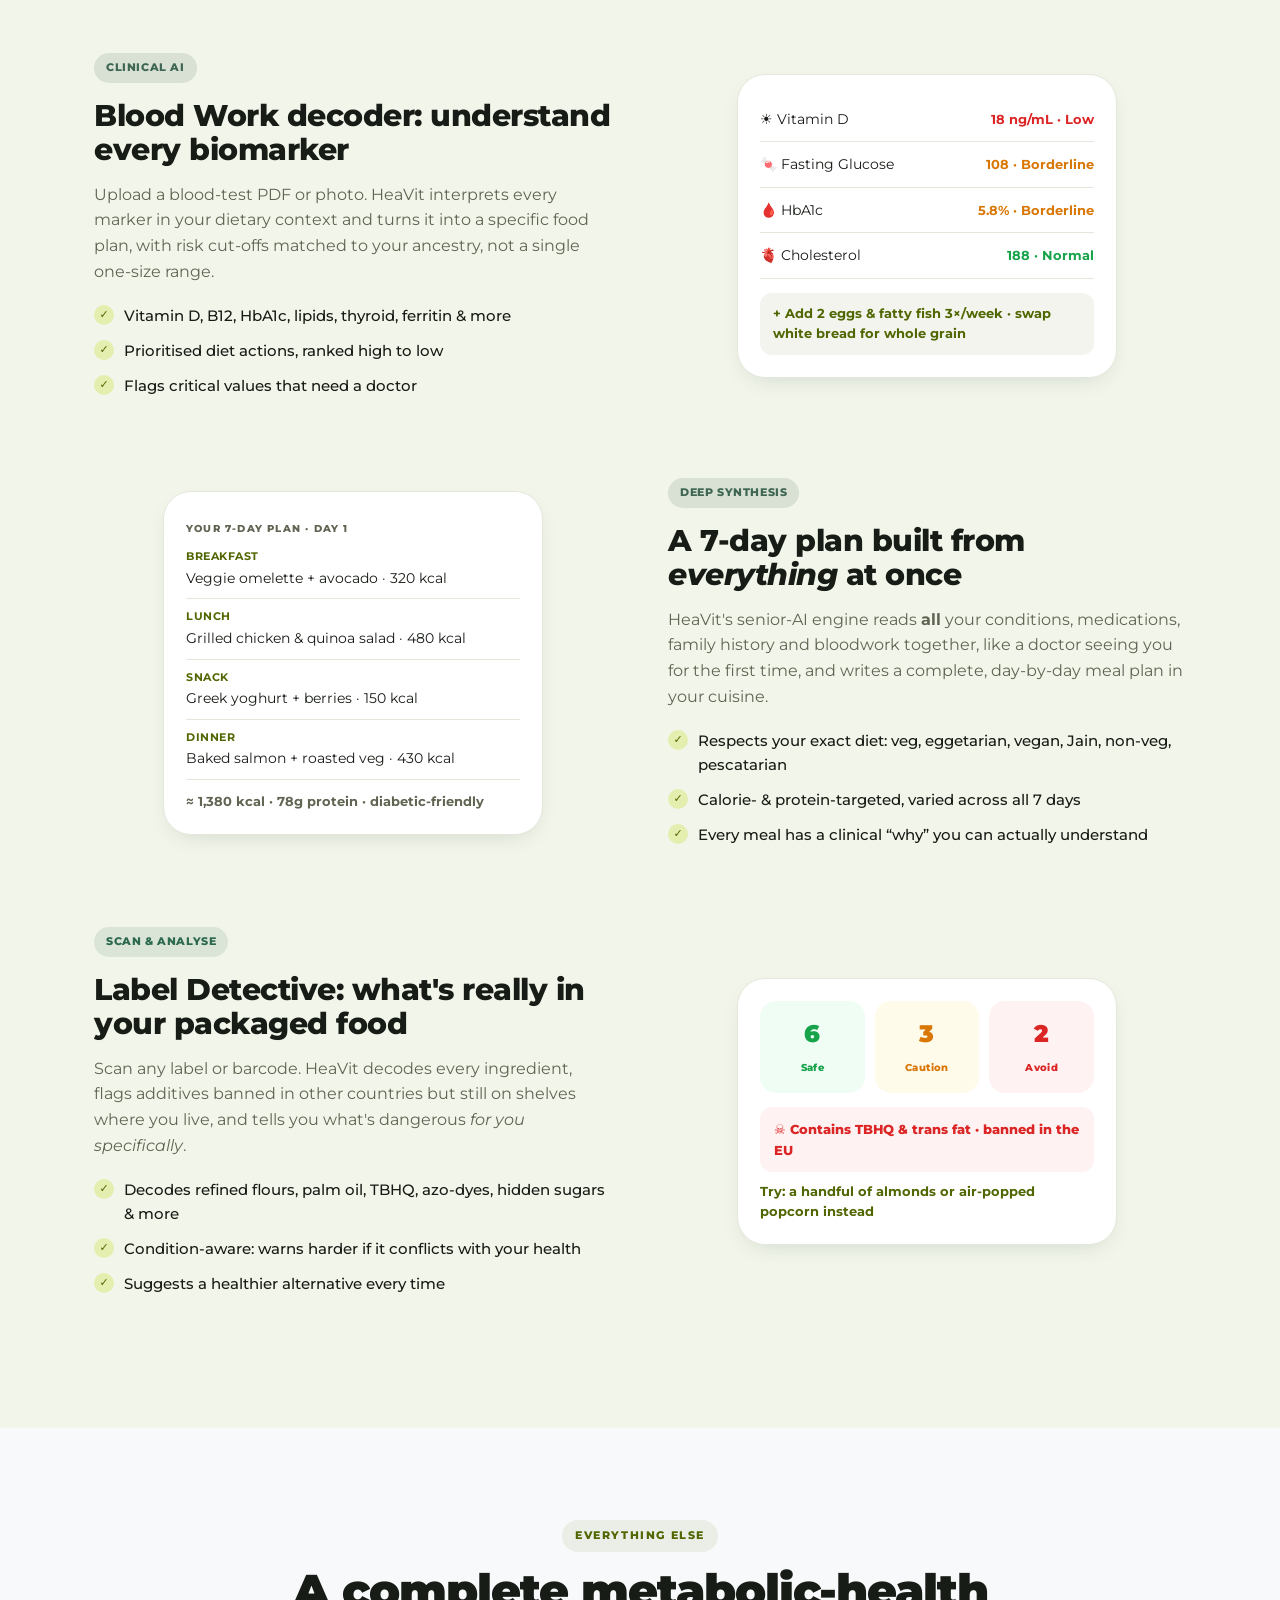
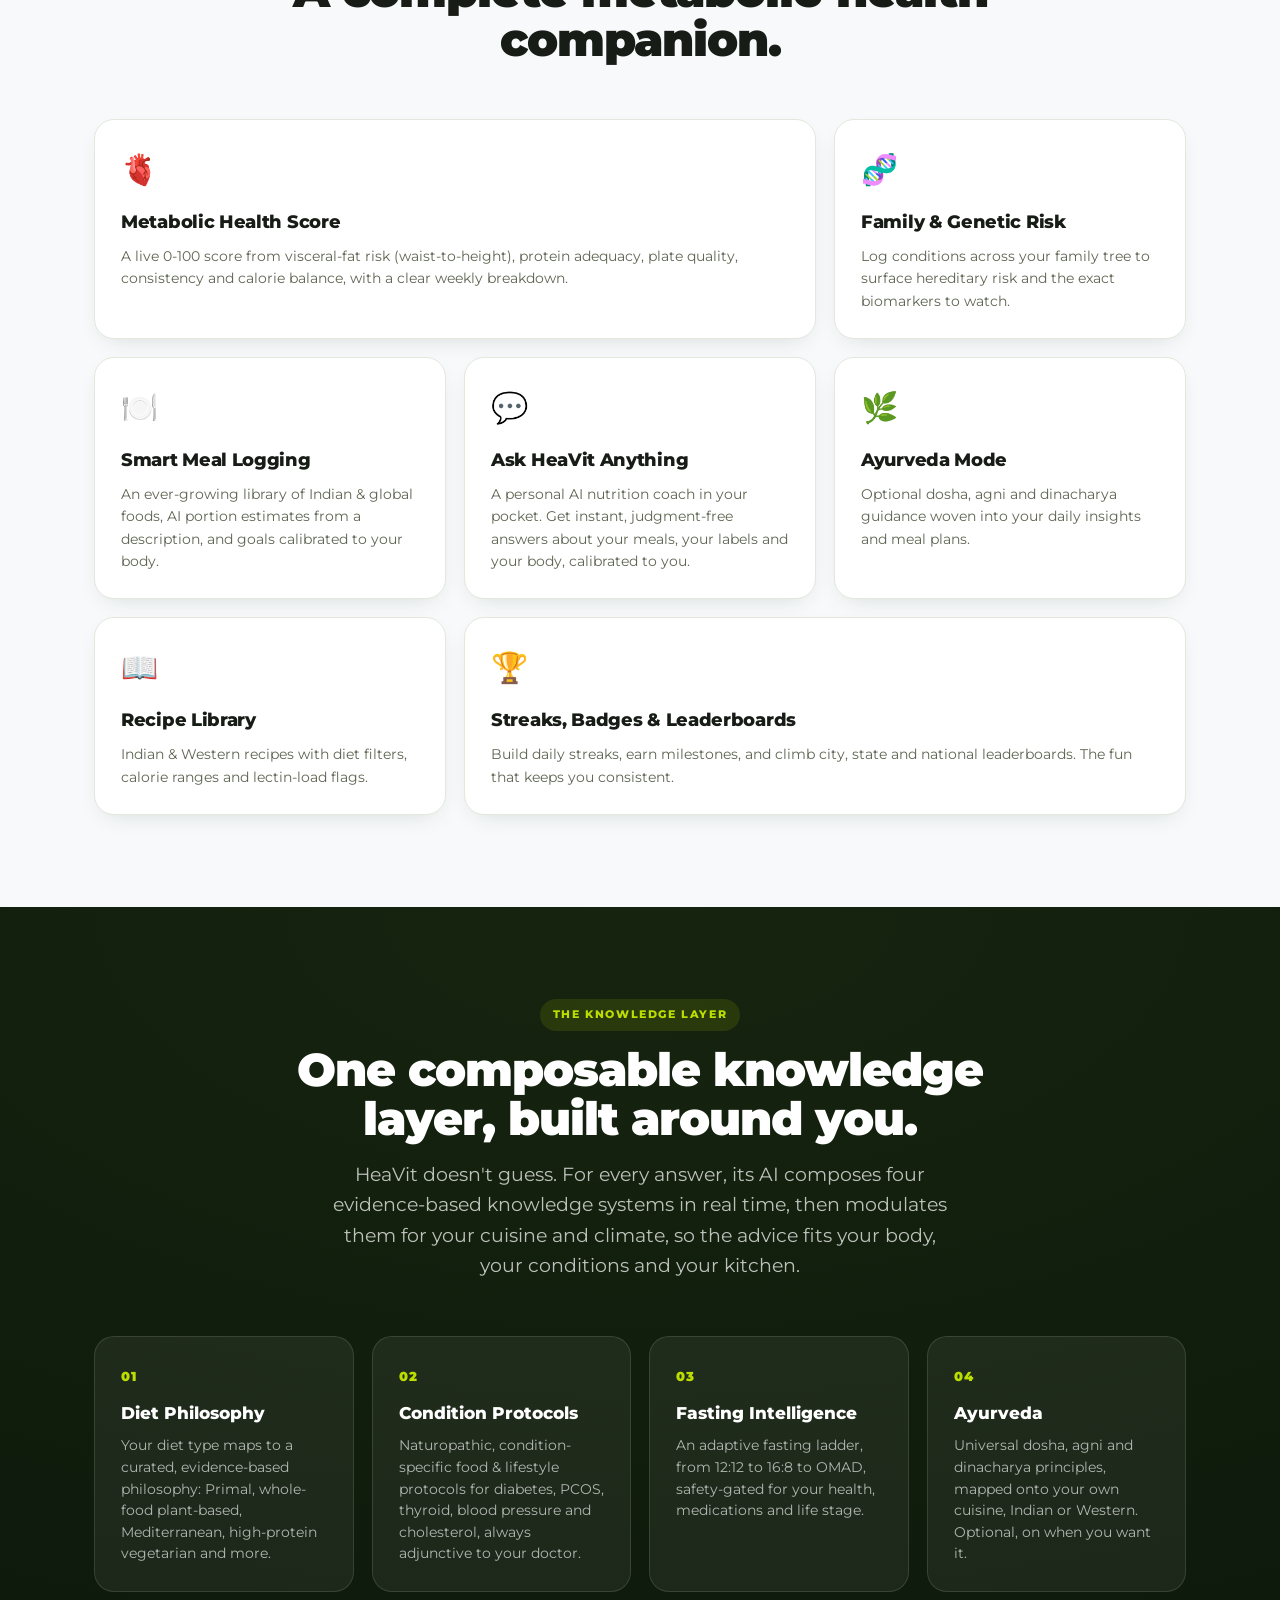
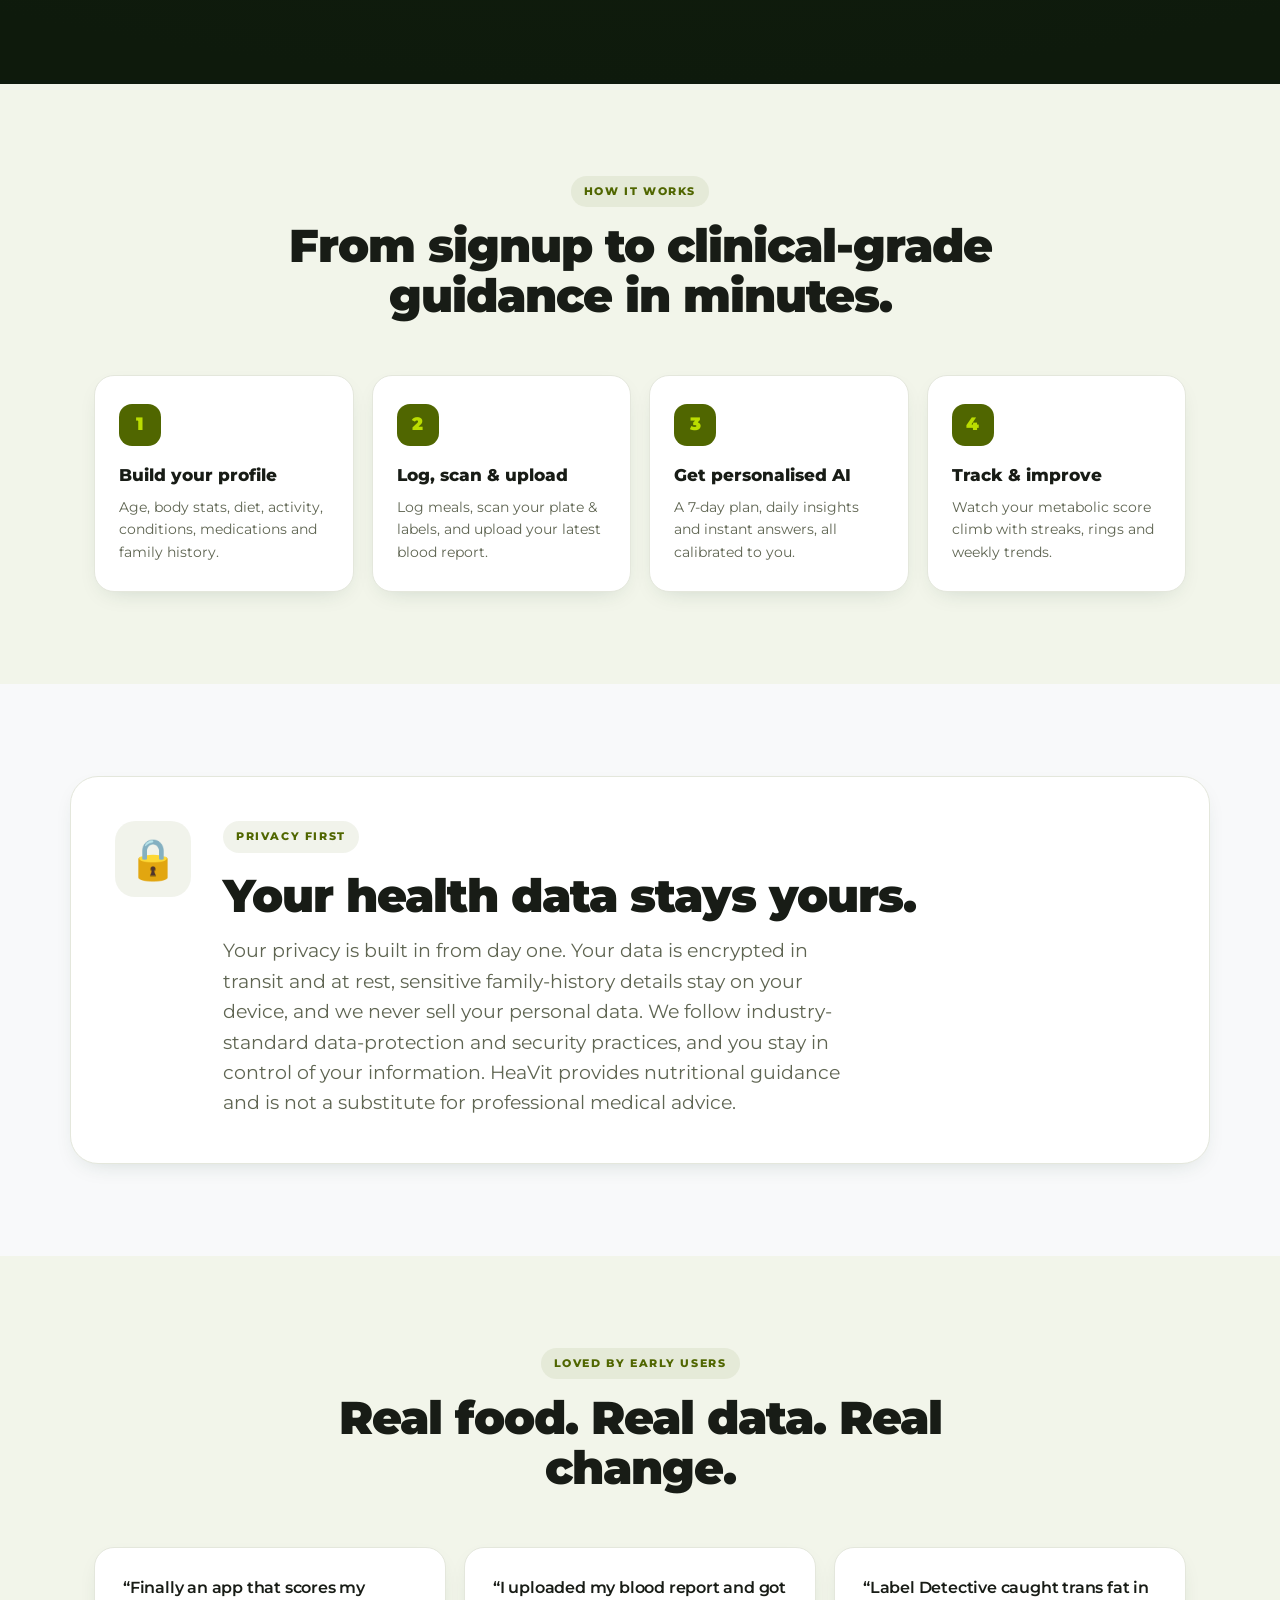
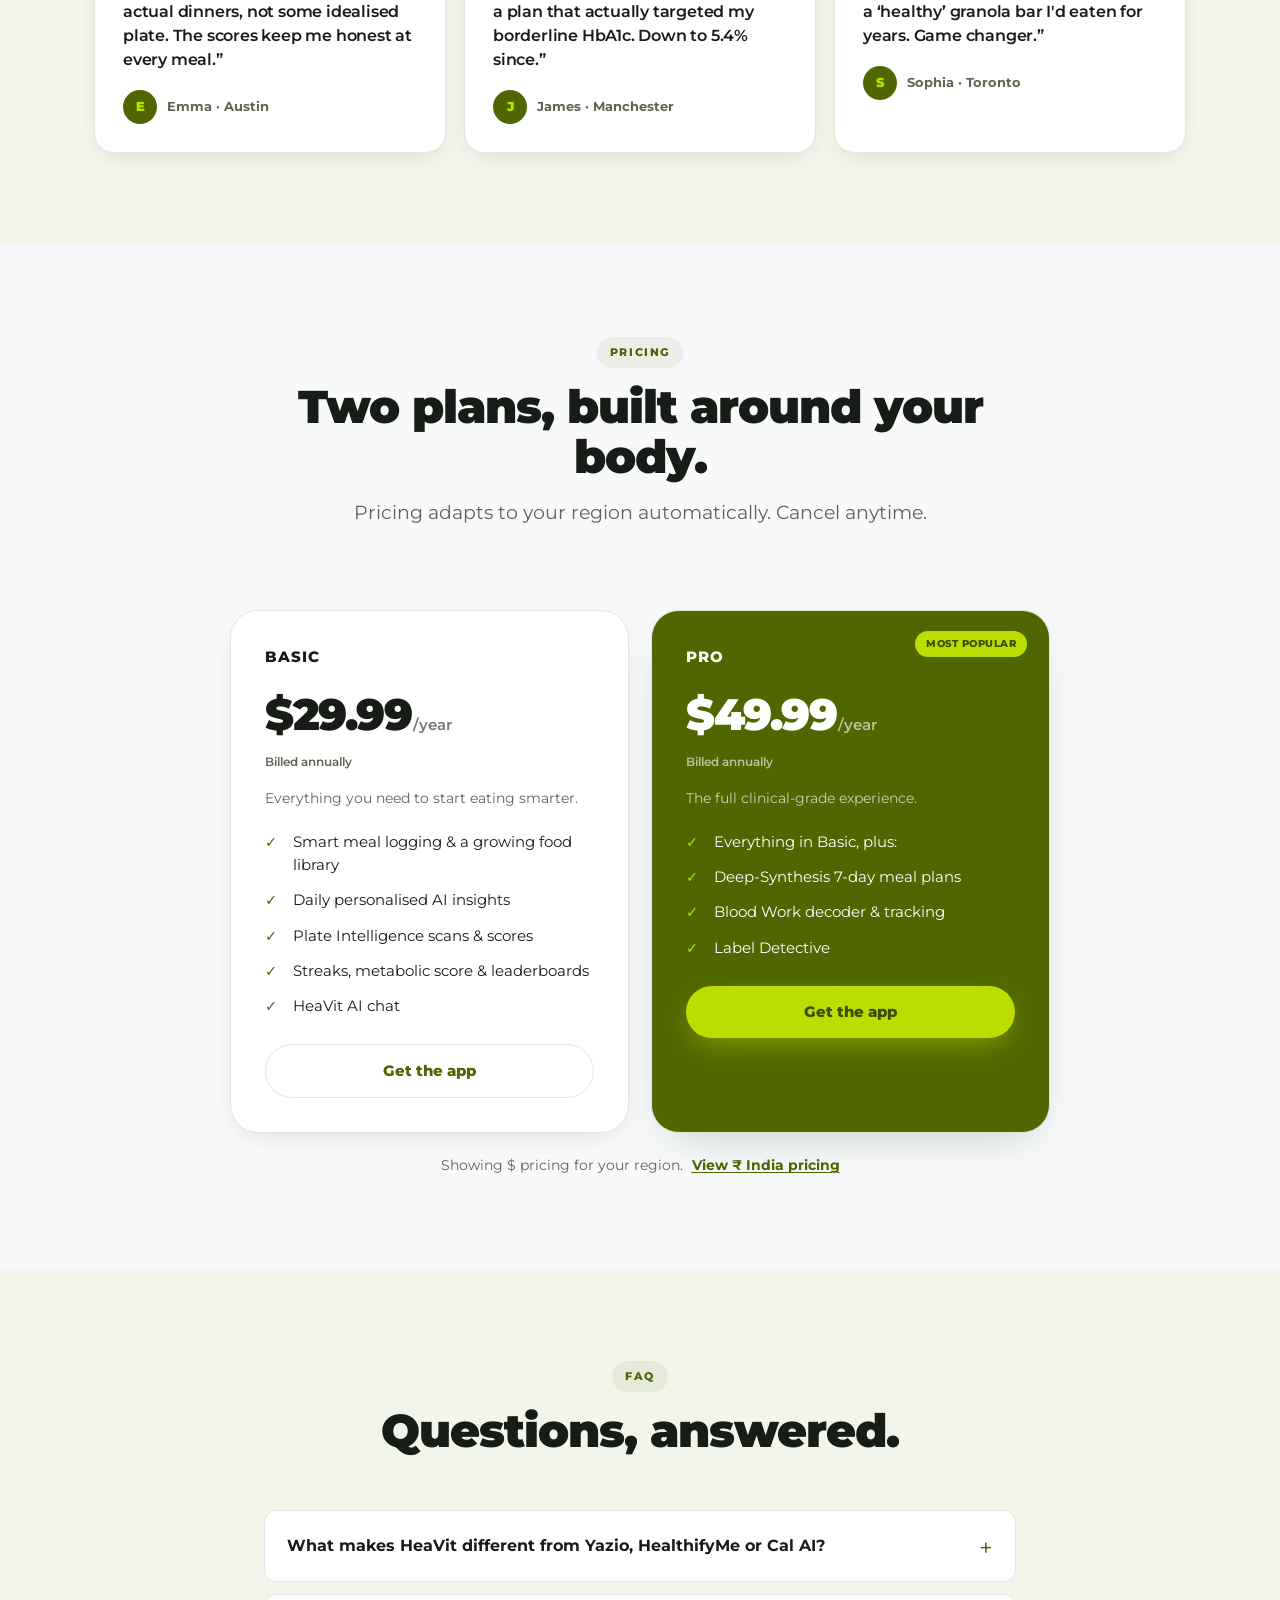
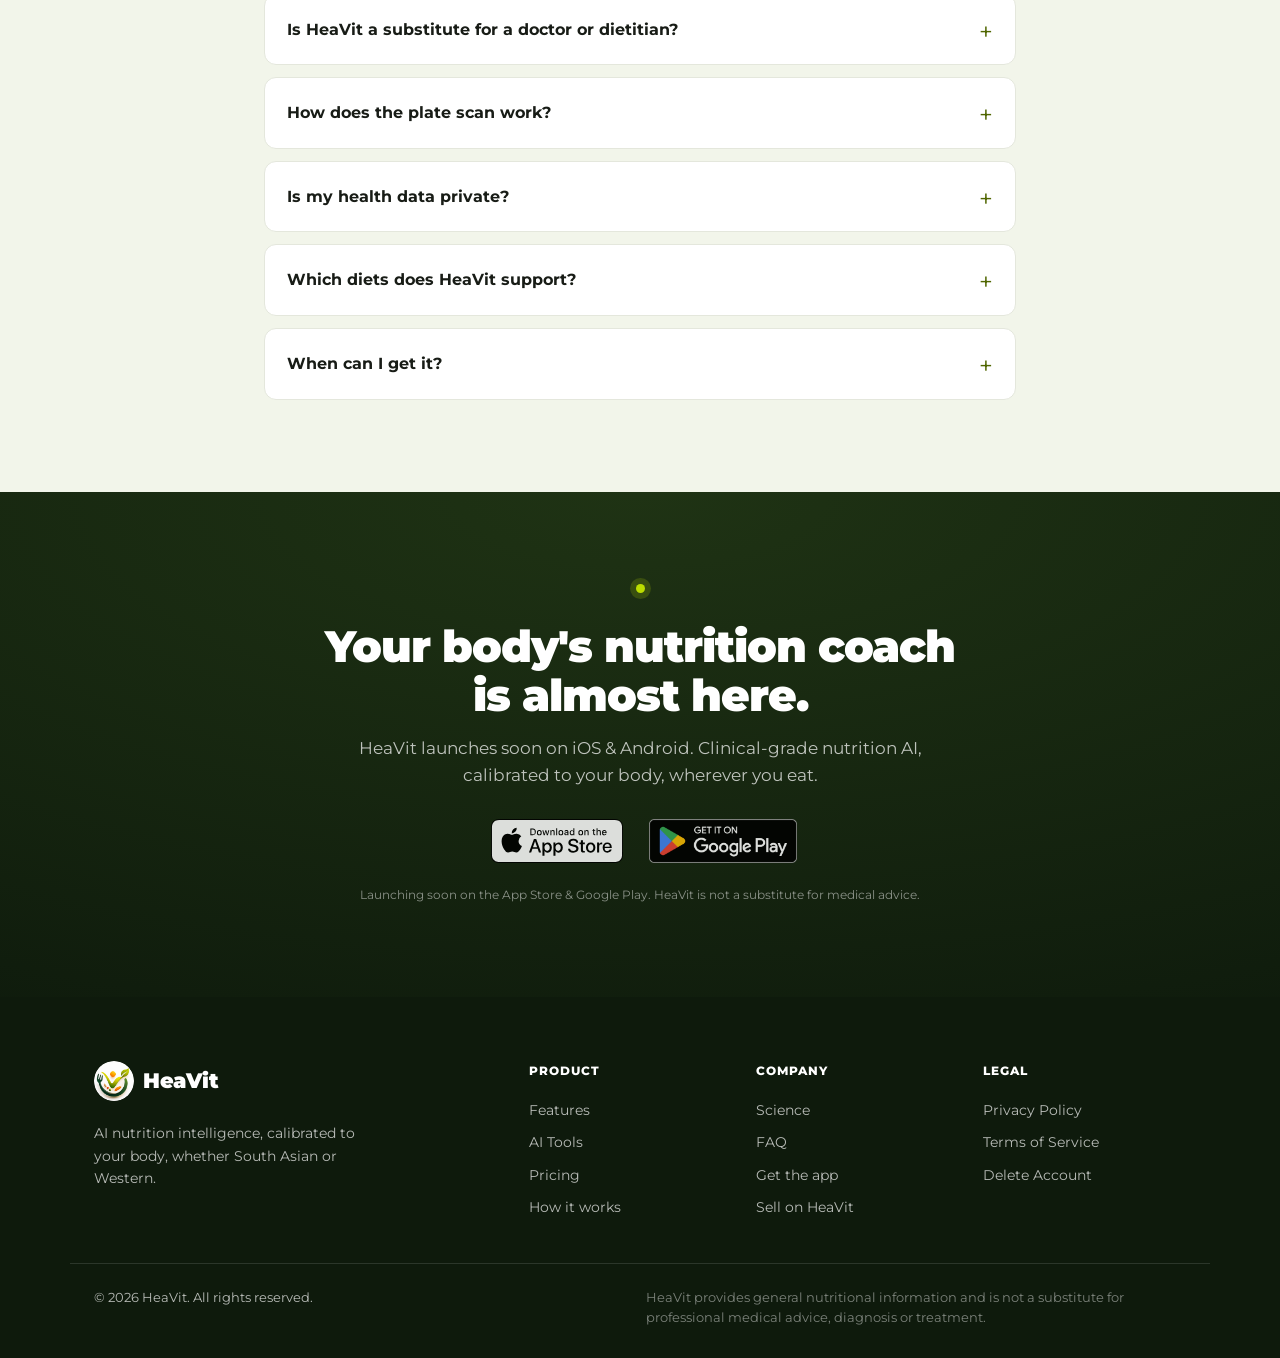
==== commit 17fd54af: "Add a Sell on HeaVit page for brands Seller recruitment belongs on the website, not in the shopping " ====
--- a/index.html
+++ b/index.html
@@ -656,6 +656,7 @@
           <a href="#science">Science</a>
           <a href="#faq">FAQ</a>
           <a href="#get">Get the app</a>
+          <a href="/sell">Sell on HeaVit</a>
         </div>
         <div class="footer__col">
           <h5>Legal</h5>
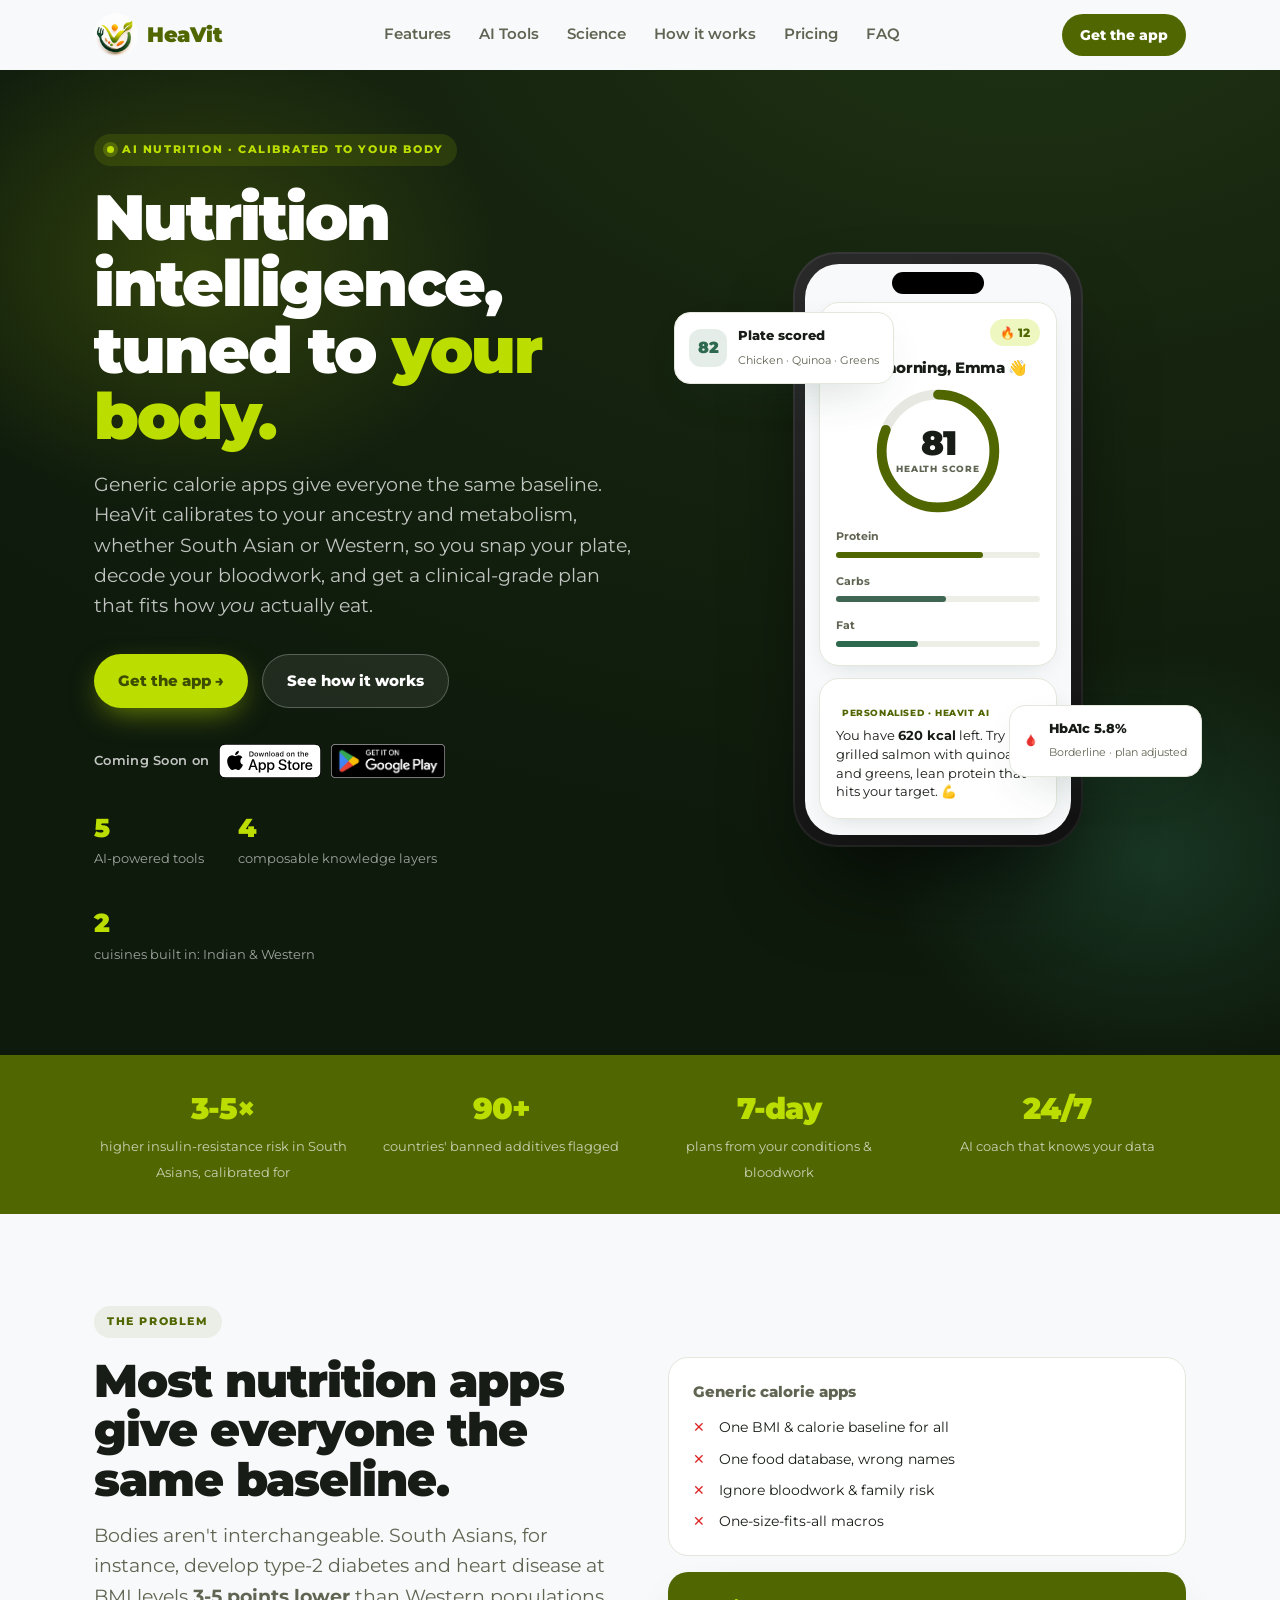
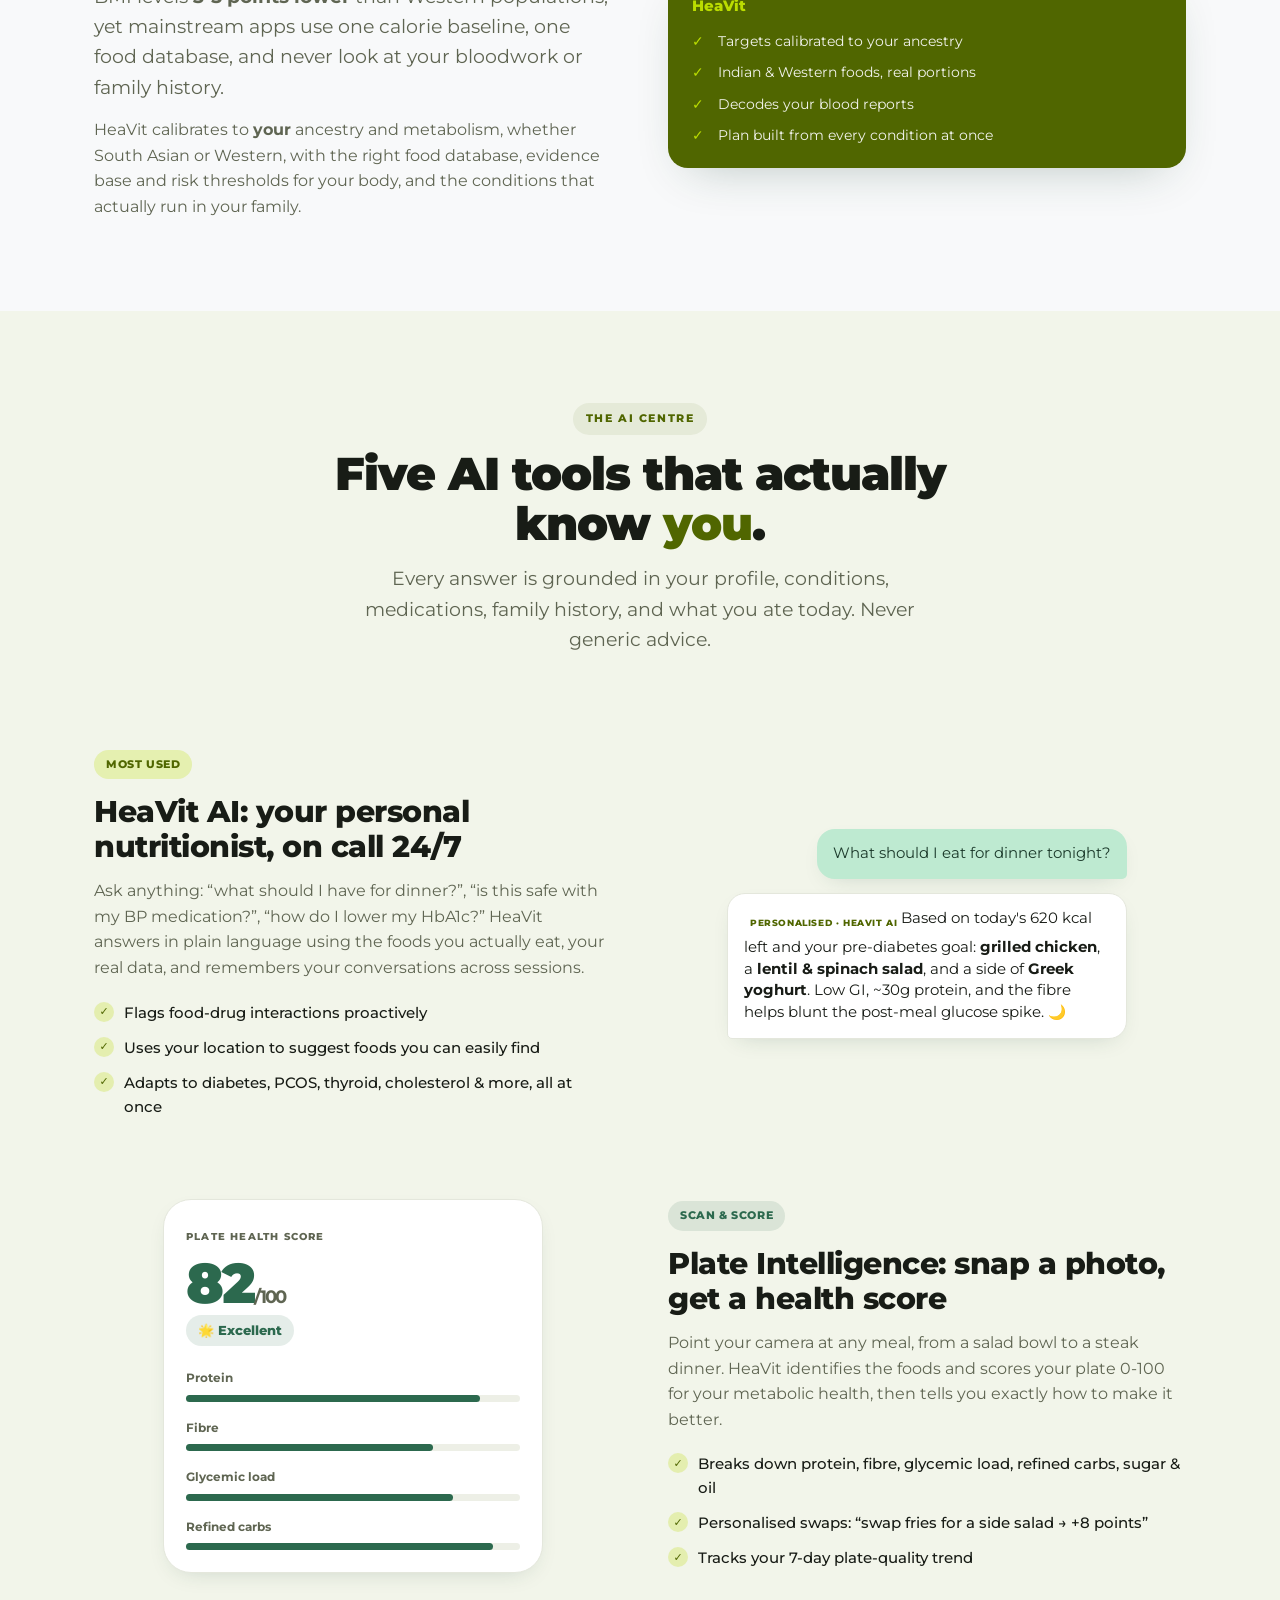
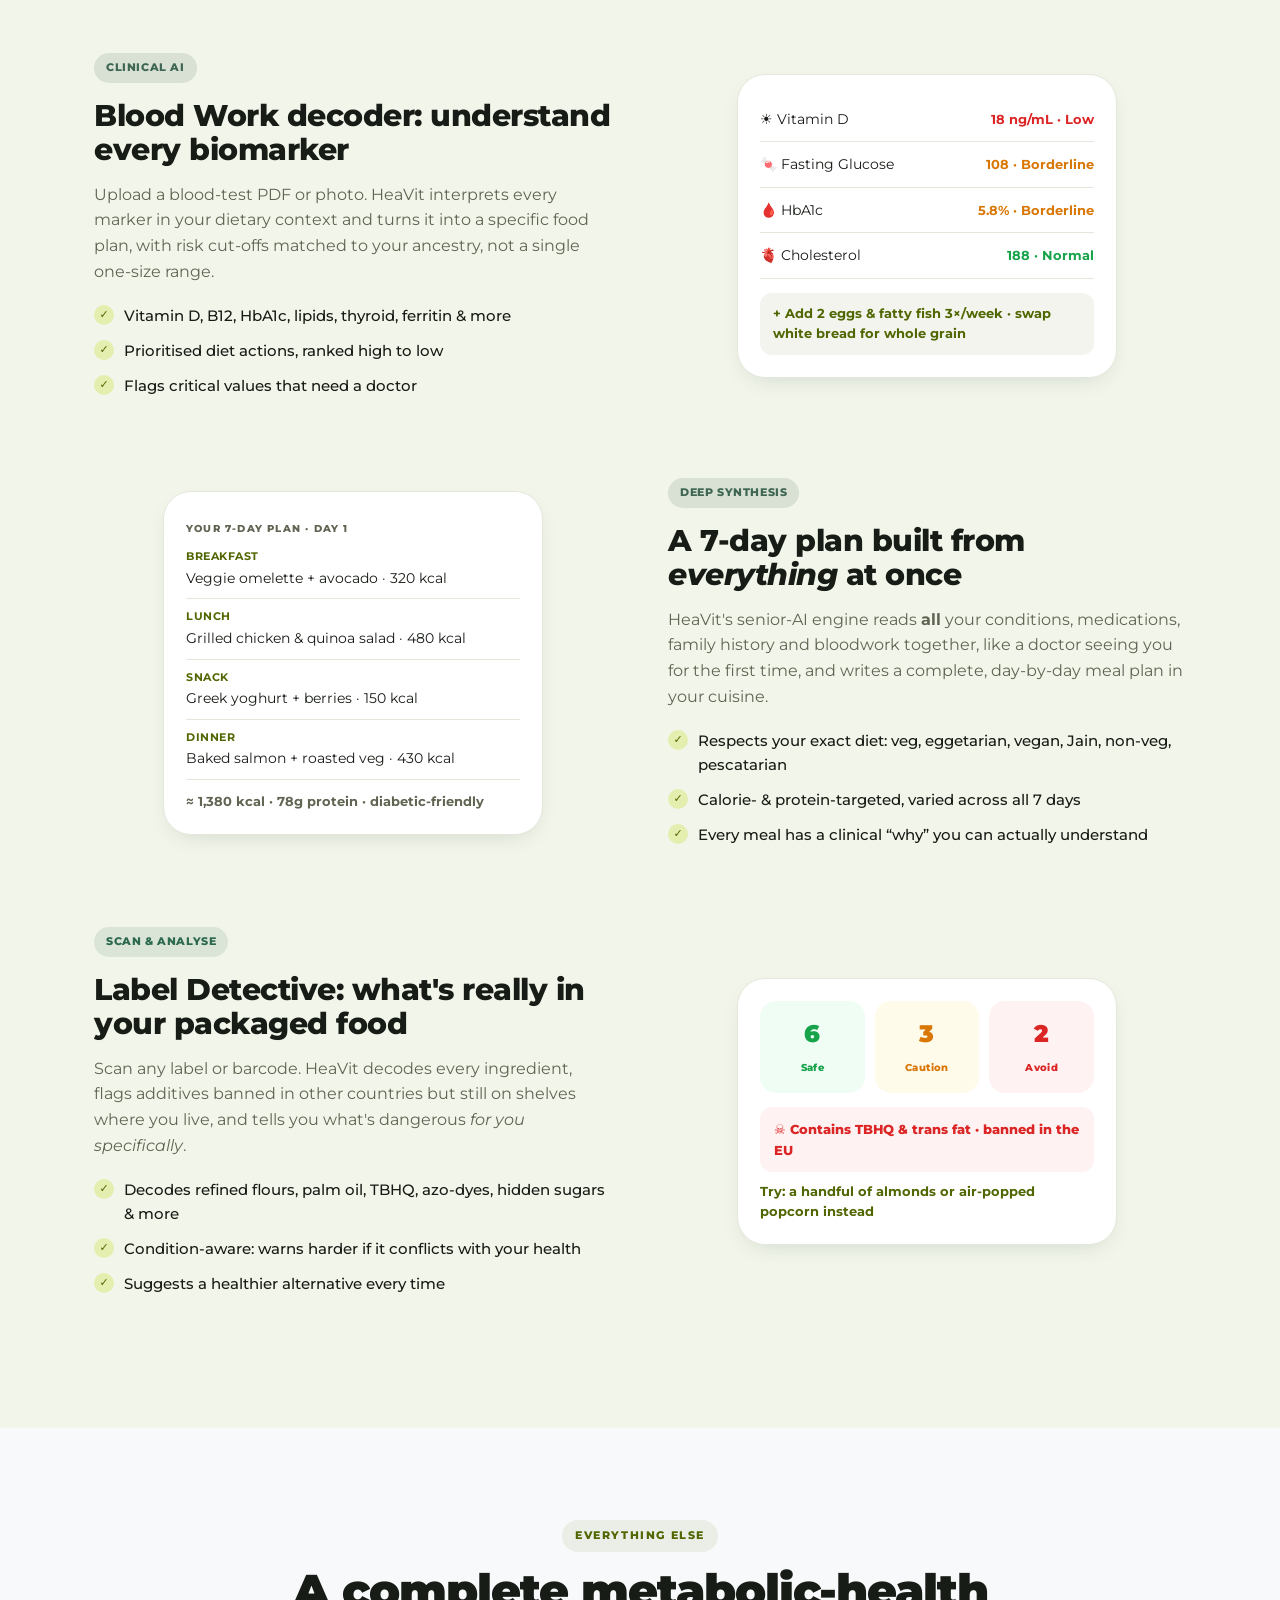
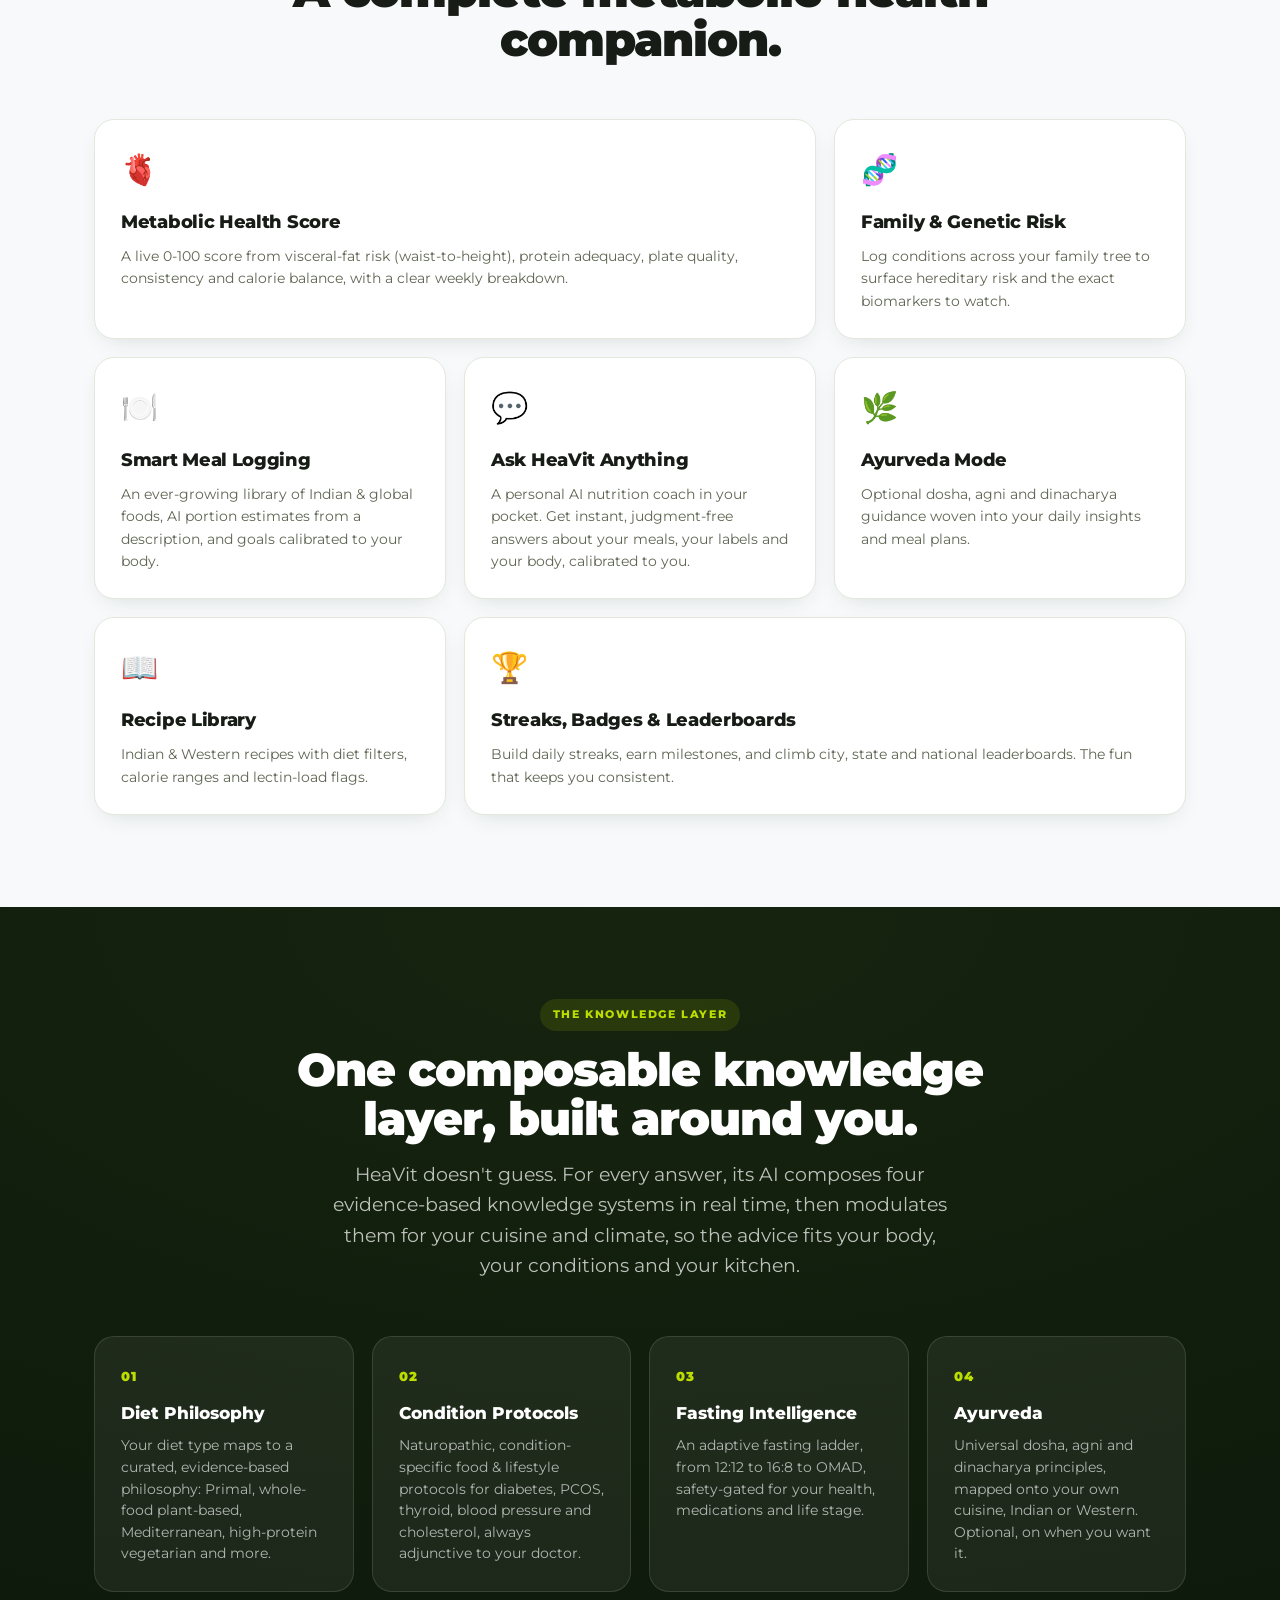
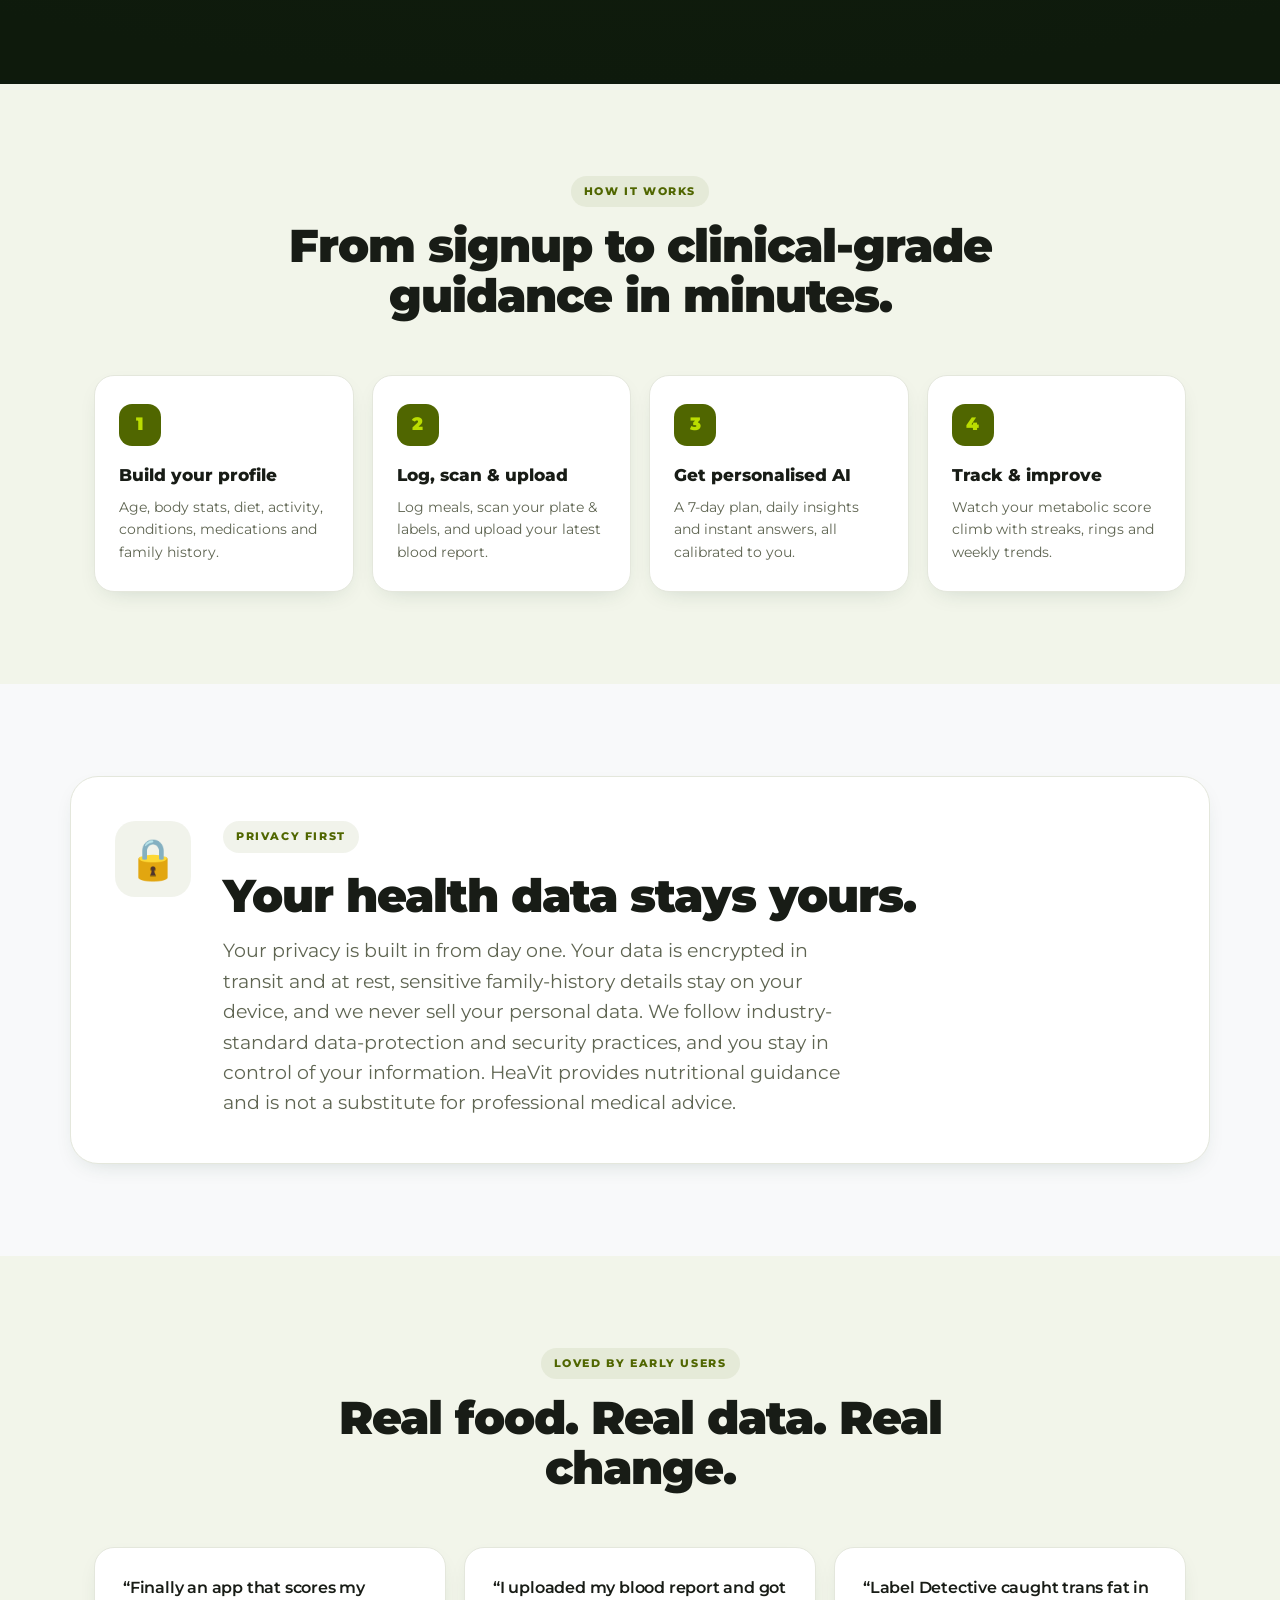
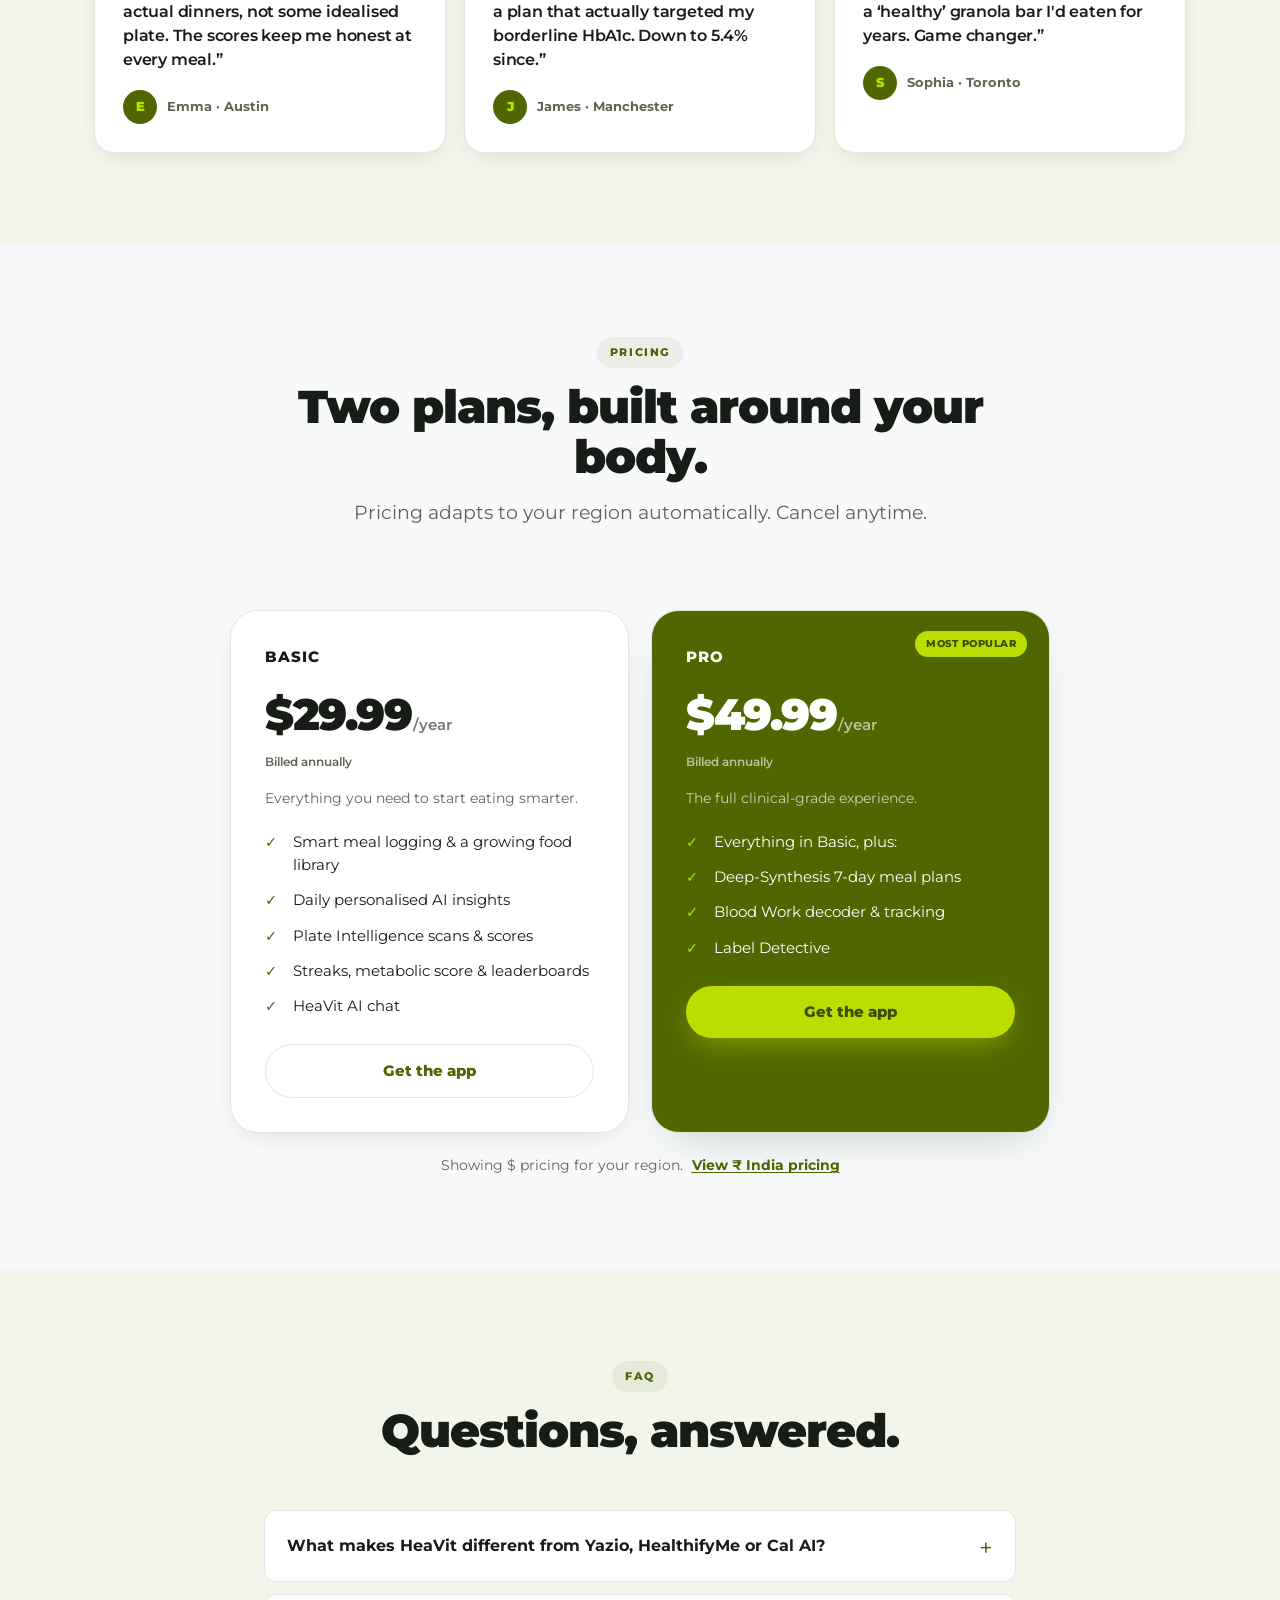
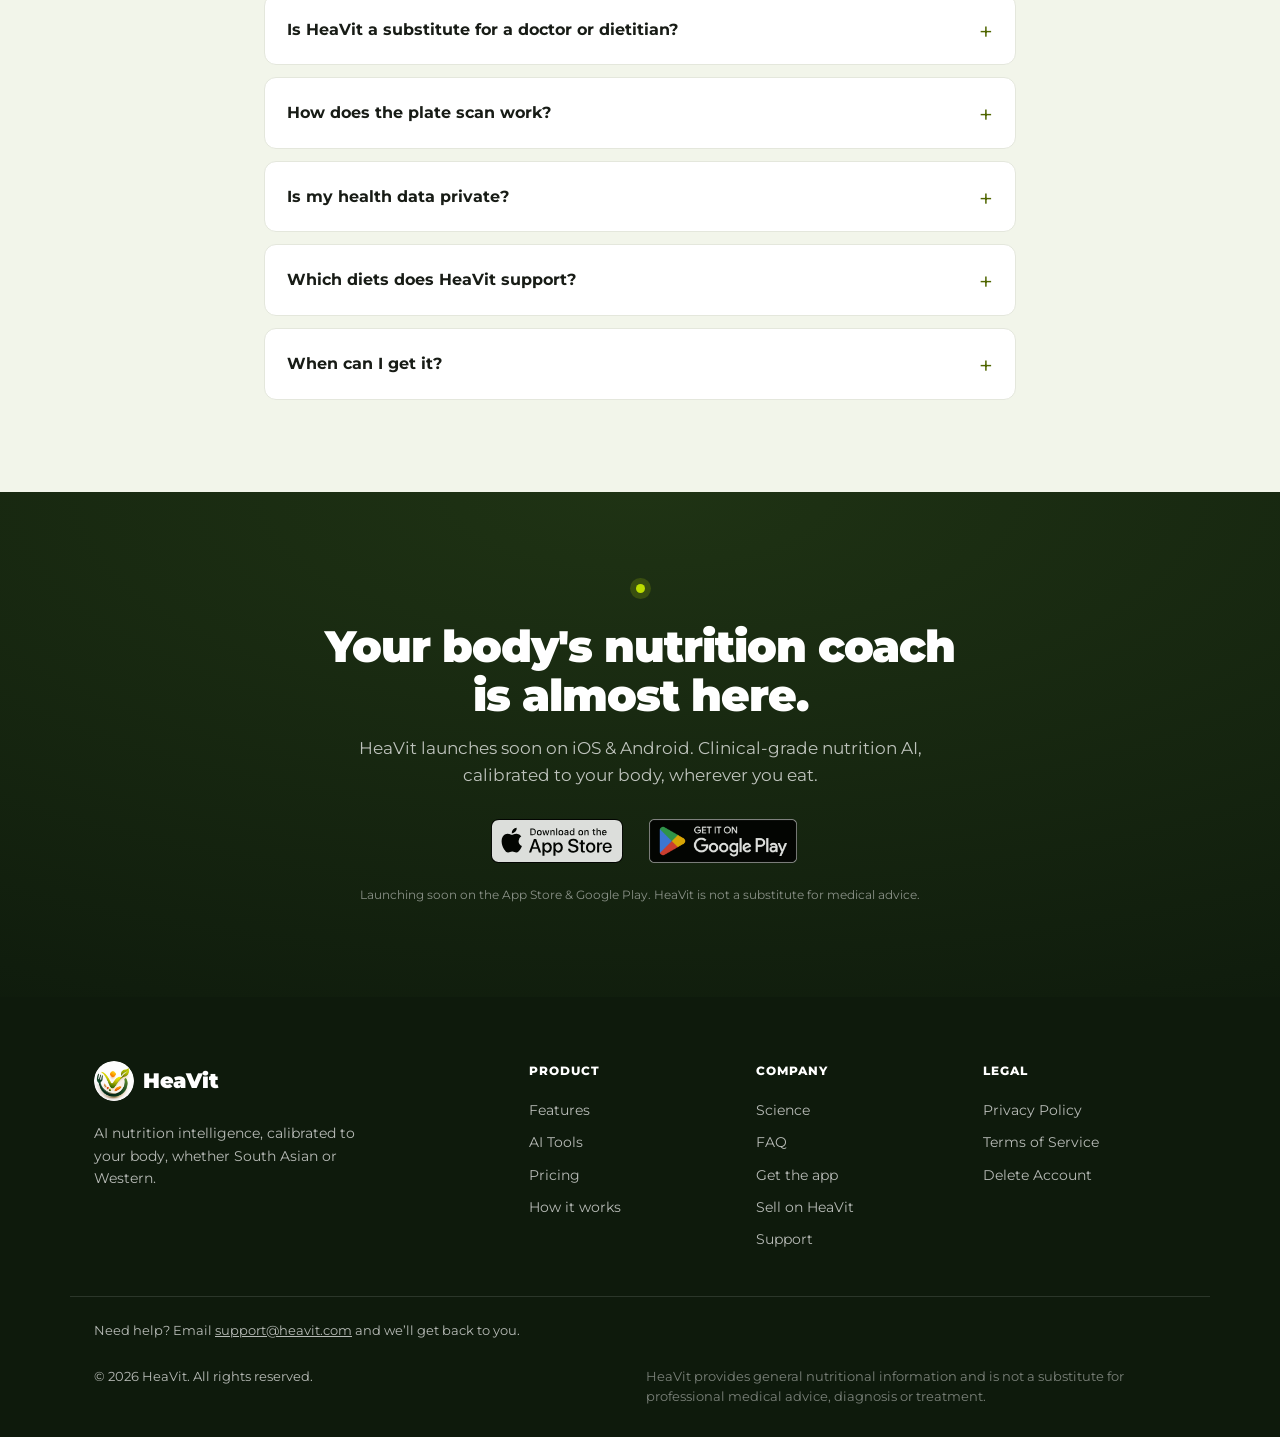
==== commit 39937130: "Offer 3 months instead of 1 month, and show support in the footer The monthly price made the annual " ====
--- a/index.html
+++ b/index.html
@@ -529,8 +529,8 @@
       <!-- Billing toggle (India shows monthly + annual; international is annual-only) -->
       <div class="pricing__controls reveal">
         <div class="seg" id="billingSeg" role="group" aria-label="Billing period">
-          <button type="button" class="seg__btn is-active" data-billing="annual">Annual <span class="seg__save">Save 58%</span></button>
-          <button type="button" class="seg__btn" data-billing="monthly">Monthly</button>
+          <button type="button" class="seg__btn is-active" data-billing="annual">Annual <span class="seg__save">Save up to 48%</span></button>
+          <button type="button" class="seg__btn" data-billing="quarterly">3 months</button>
         </div>
       </div>
 
@@ -657,6 +657,7 @@
           <a href="#faq">FAQ</a>
           <a href="#get">Get the app</a>
           <a href="/sell">Sell on HeaVit</a>
+          <a href="mailto:support@heavit.com">Support</a>
         </div>
         <div class="footer__col">
           <h5>Legal</h5>
@@ -667,6 +668,7 @@
       </div>
     </div>
     <div class="container footer__bottom">
+      <p class="footer__support">Need help? Email <a href="mailto:support@heavit.com">support@heavit.com</a> and we&rsquo;ll get back to you.</p>
       <p>© <span id="year"></span> HeaVit. All rights reserved.</p>
       <p class="footer__disc">HeaVit provides general nutritional information and is not a substitute for professional medical advice, diagnosis or treatment.</p>
     </div>
--- a/styles.css
+++ b/styles.css
@@ -586,3 +586,8 @@
 /* Keep the featured plan name clear of the absolutely-positioned tag. */
 .price--featured .price__name { padding-right: 120px; }
 .price__amt { display: flex; flex-wrap: wrap; align-items: baseline; column-gap: 2px; }
+
+
+/* Support address sits on its own row above the copyright line. */
+.footer__support { width: 100%; font-size: 12.5px; margin-bottom: 6px; }
+.footer__support a { text-decoration: underline; }
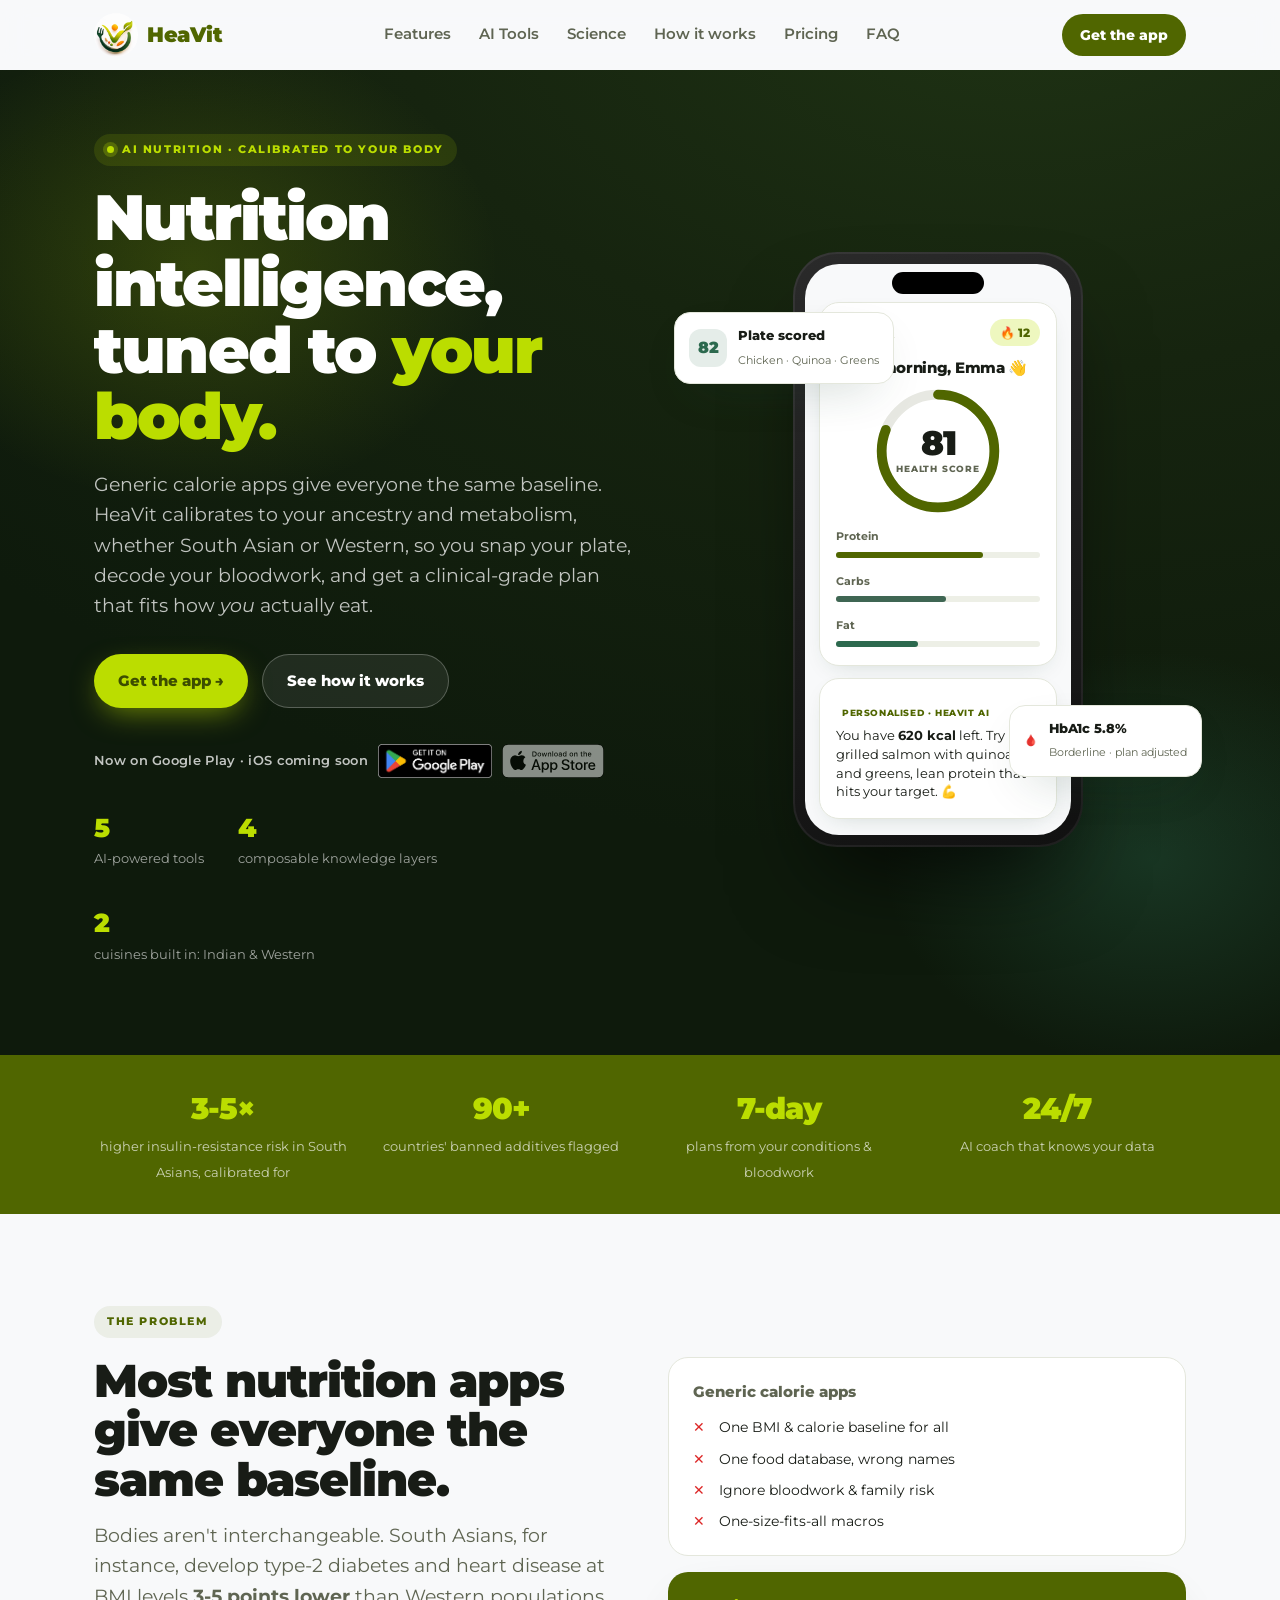
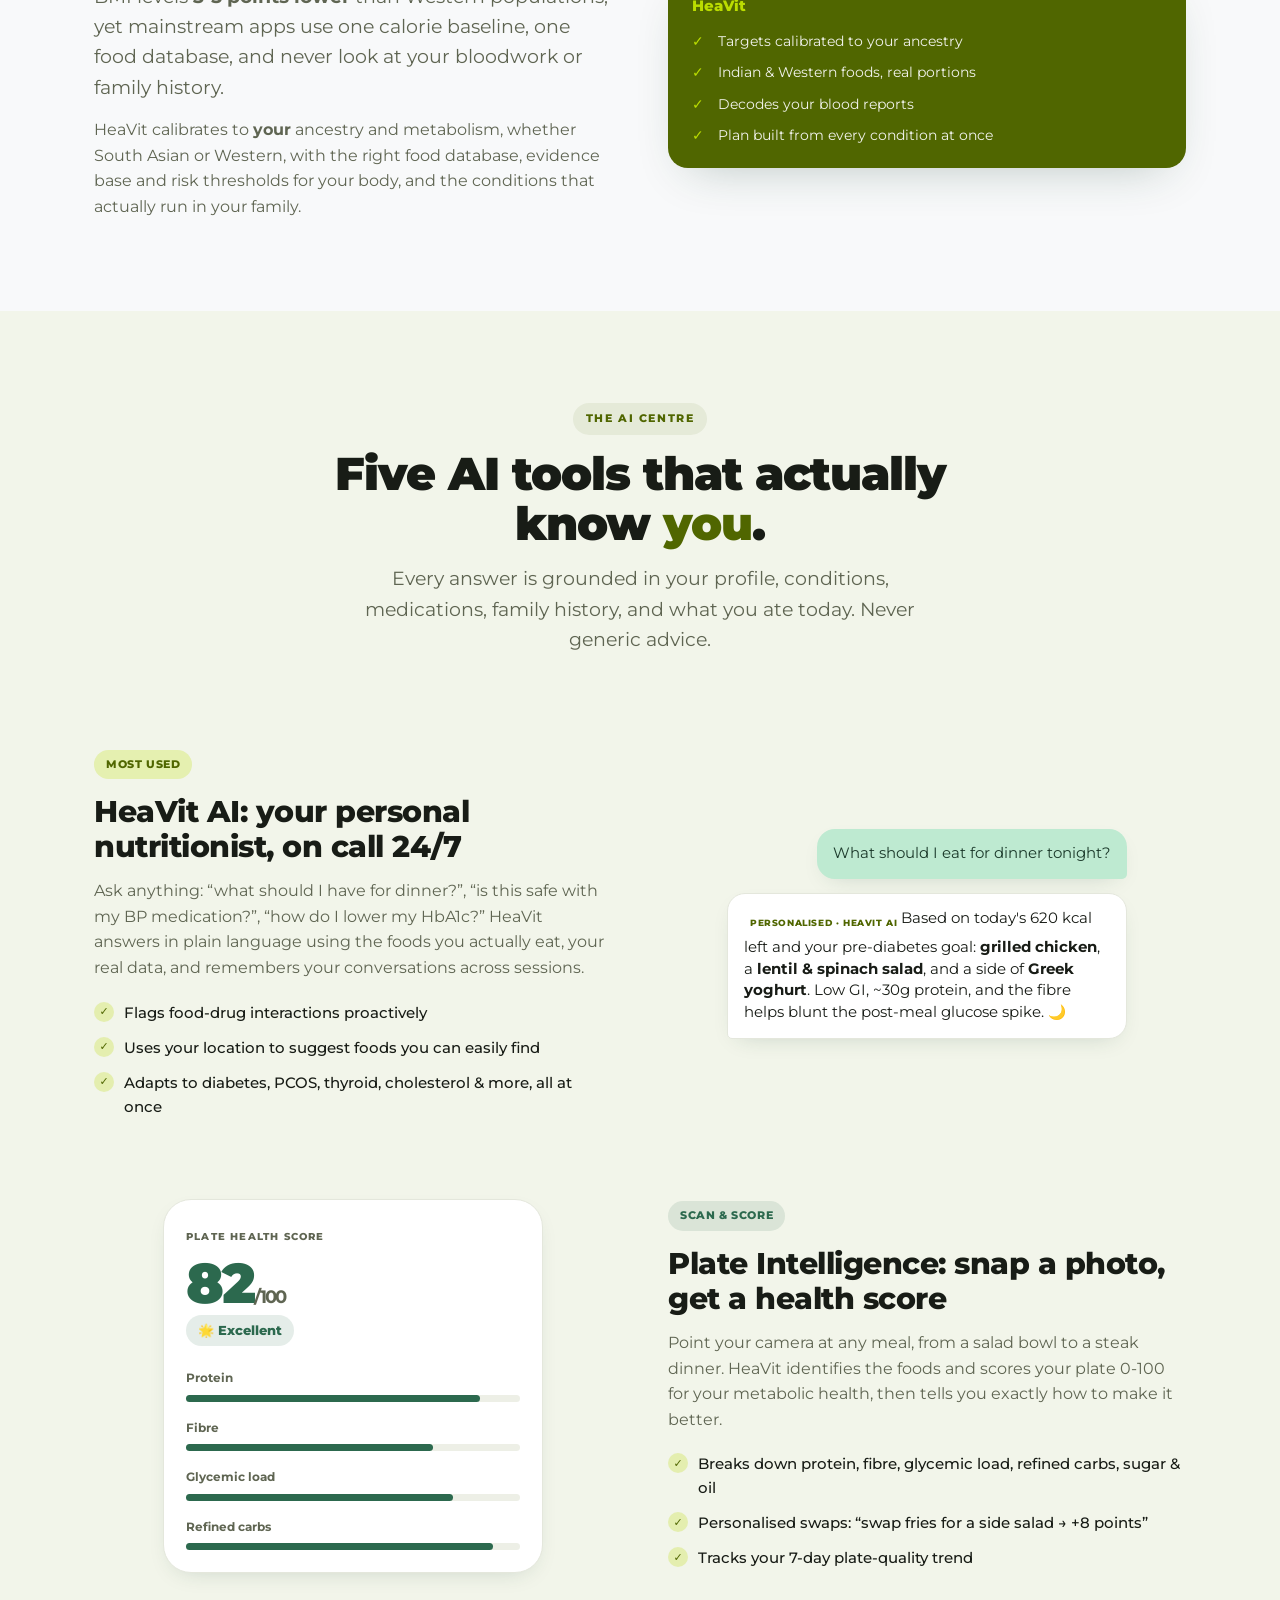
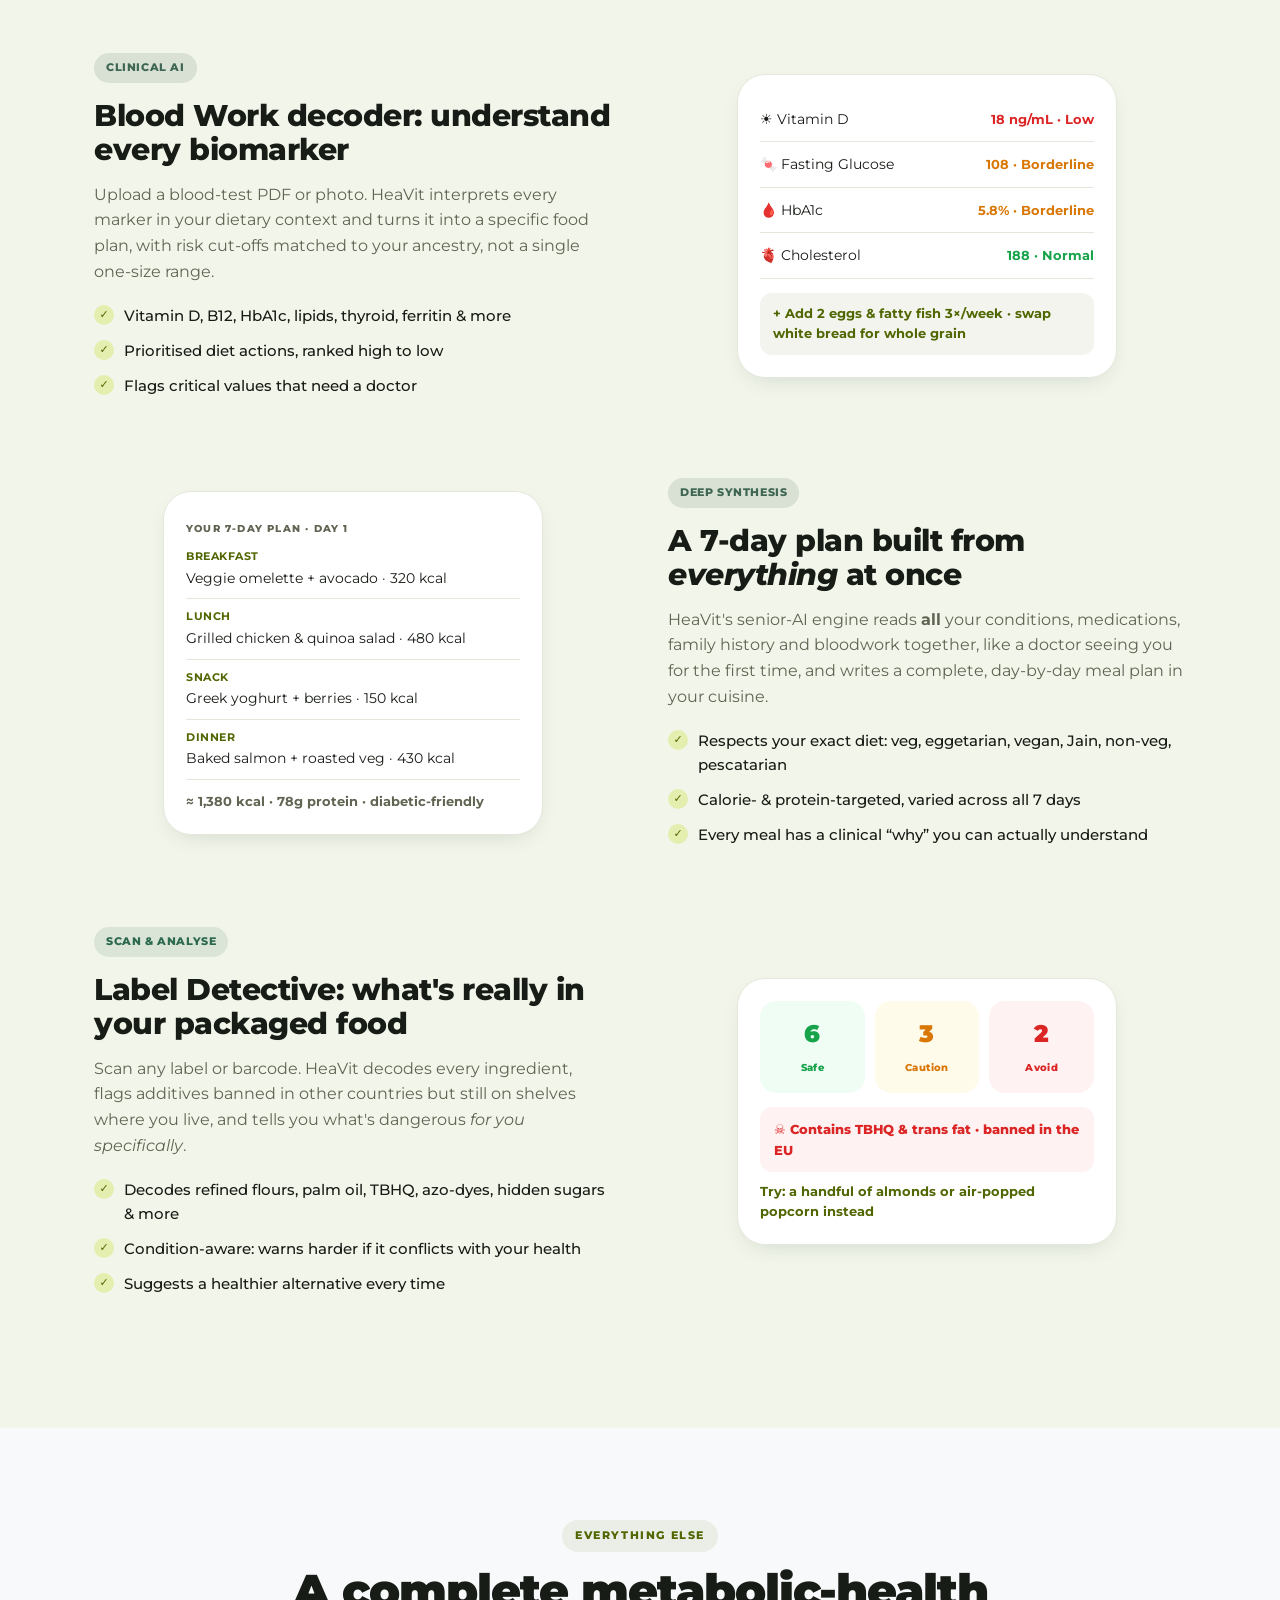
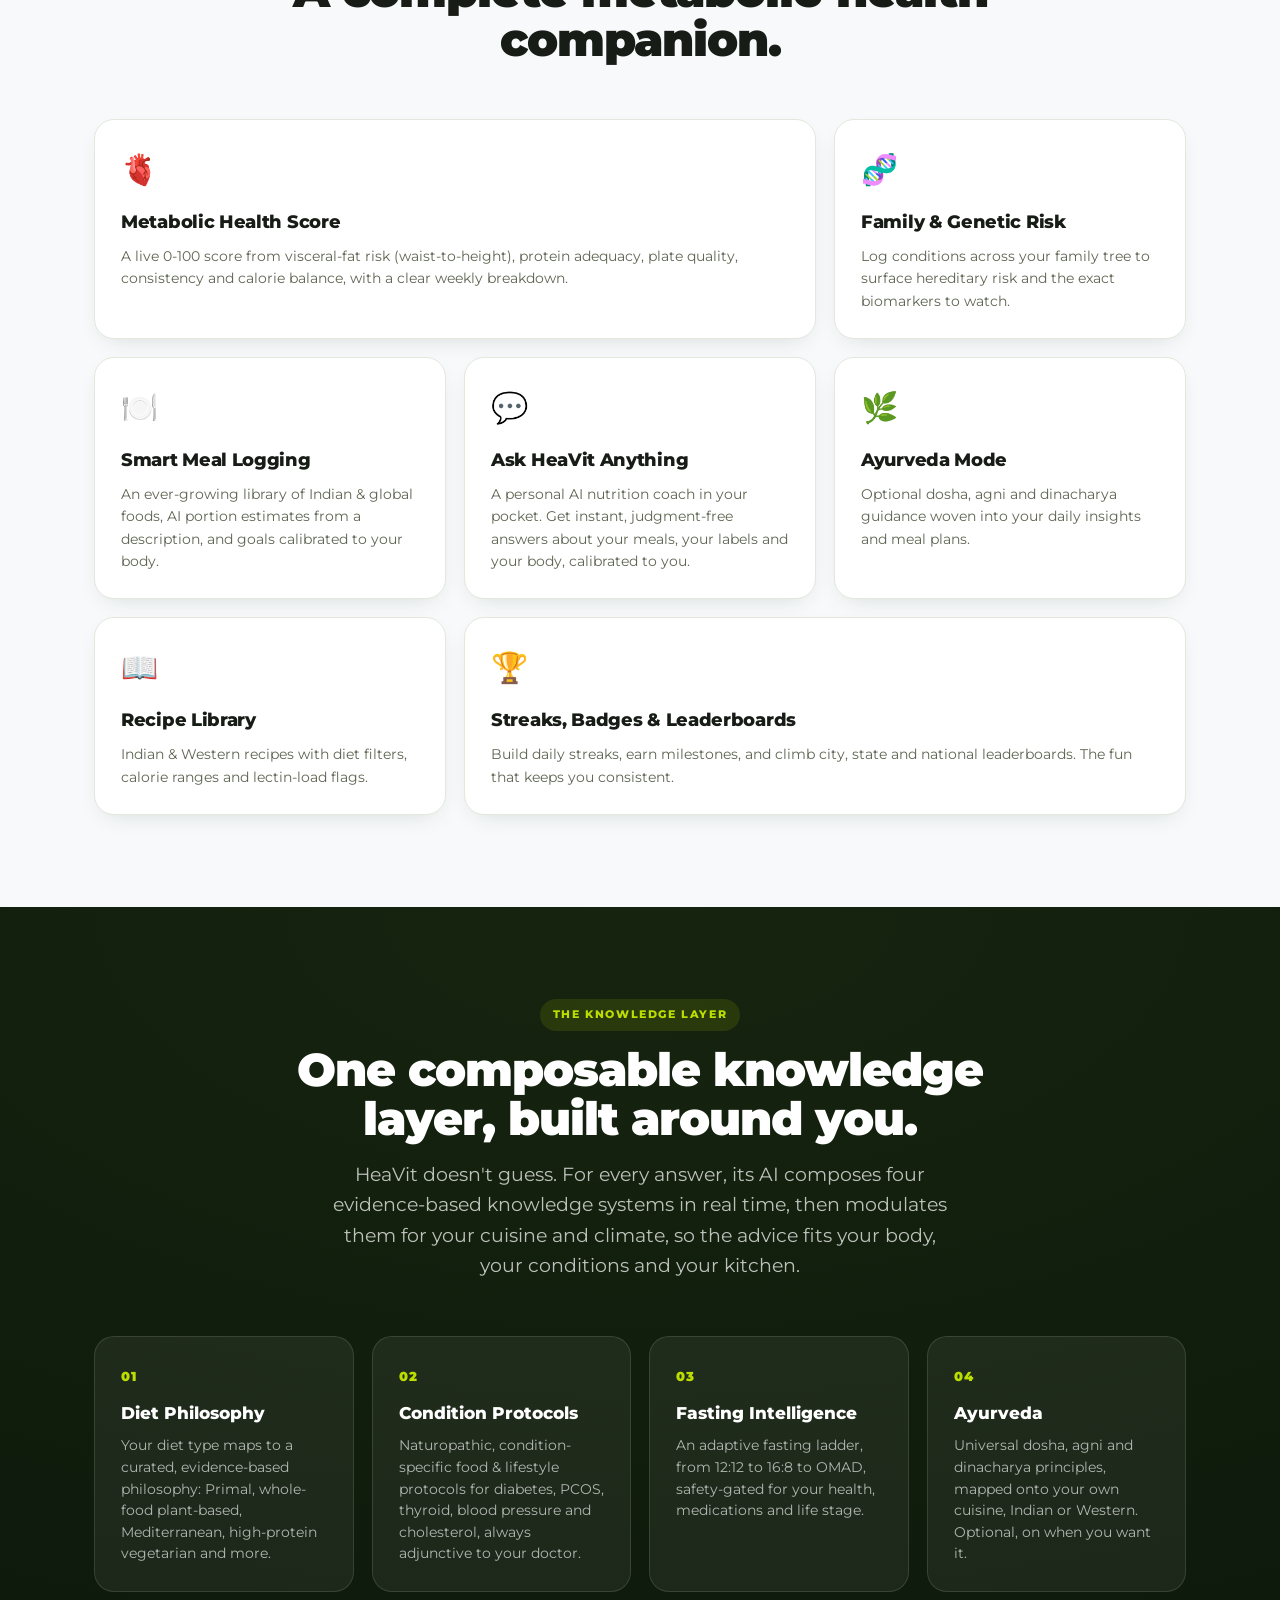
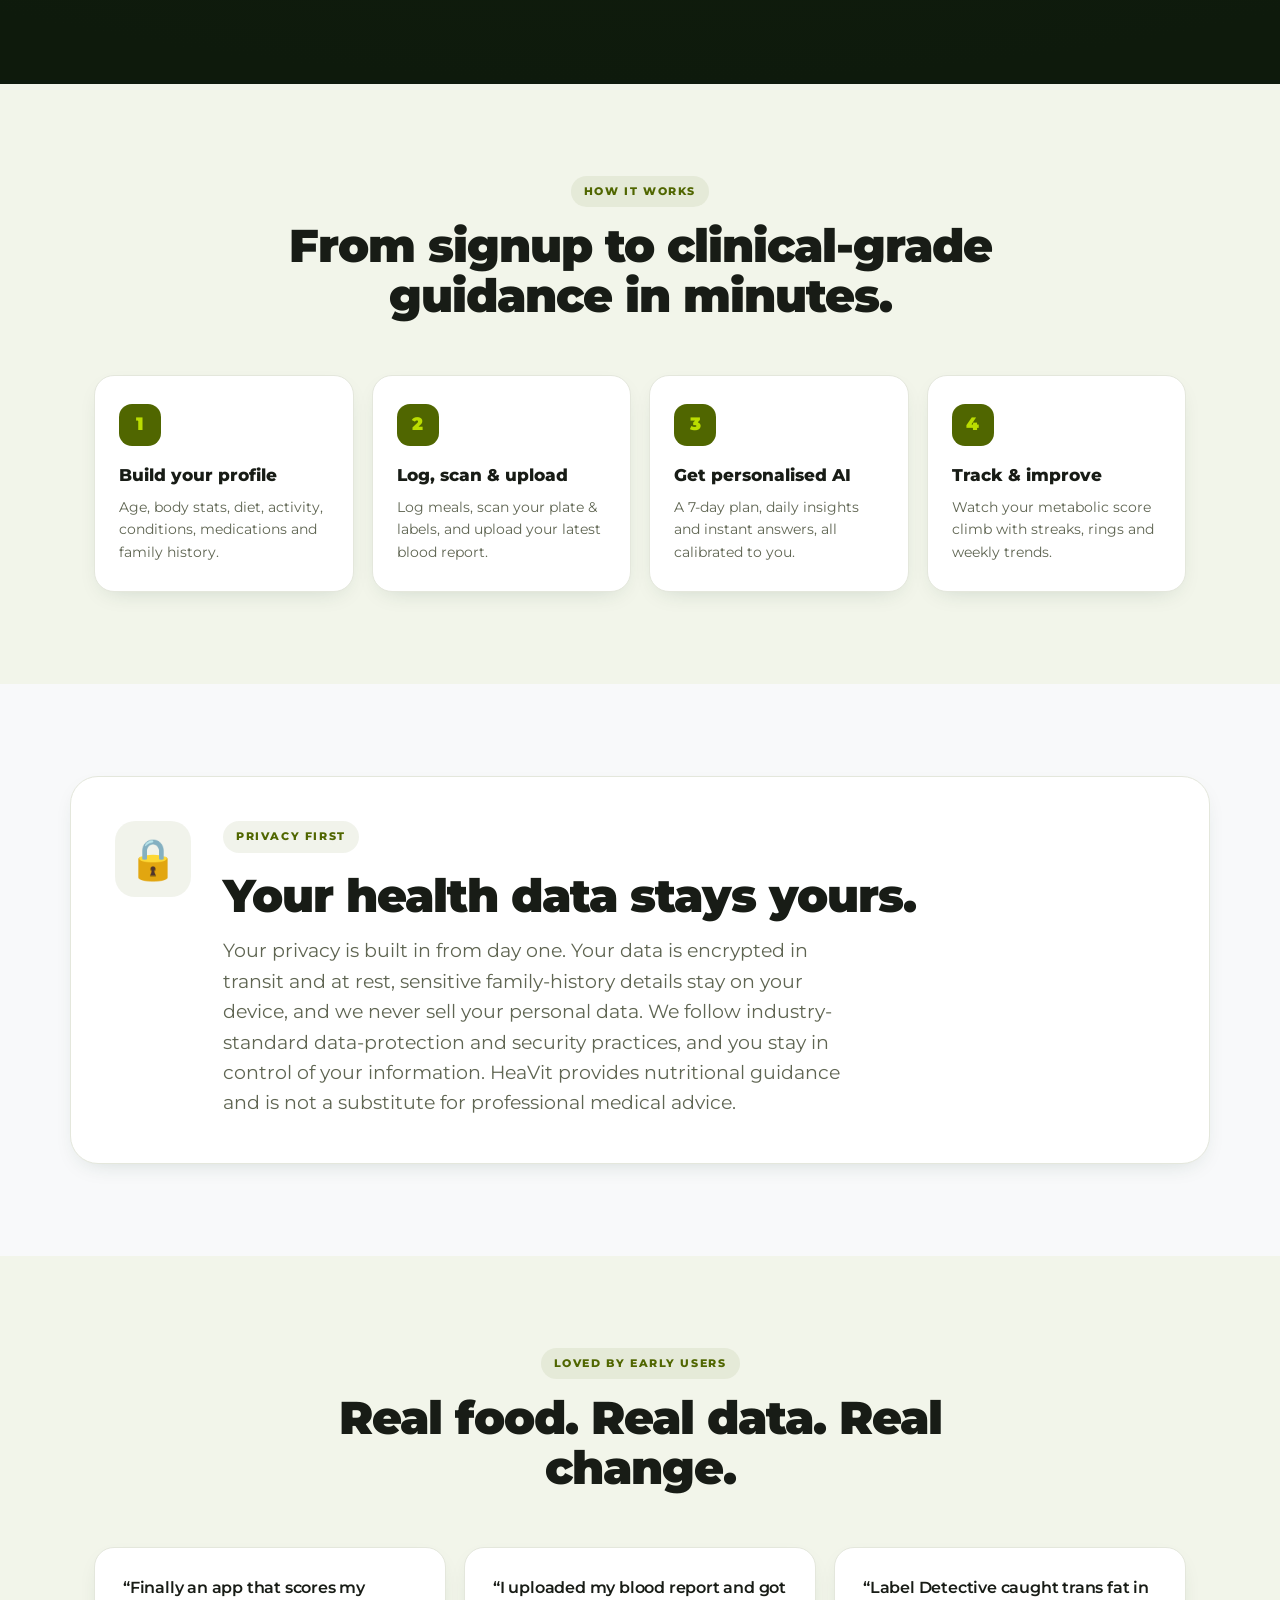
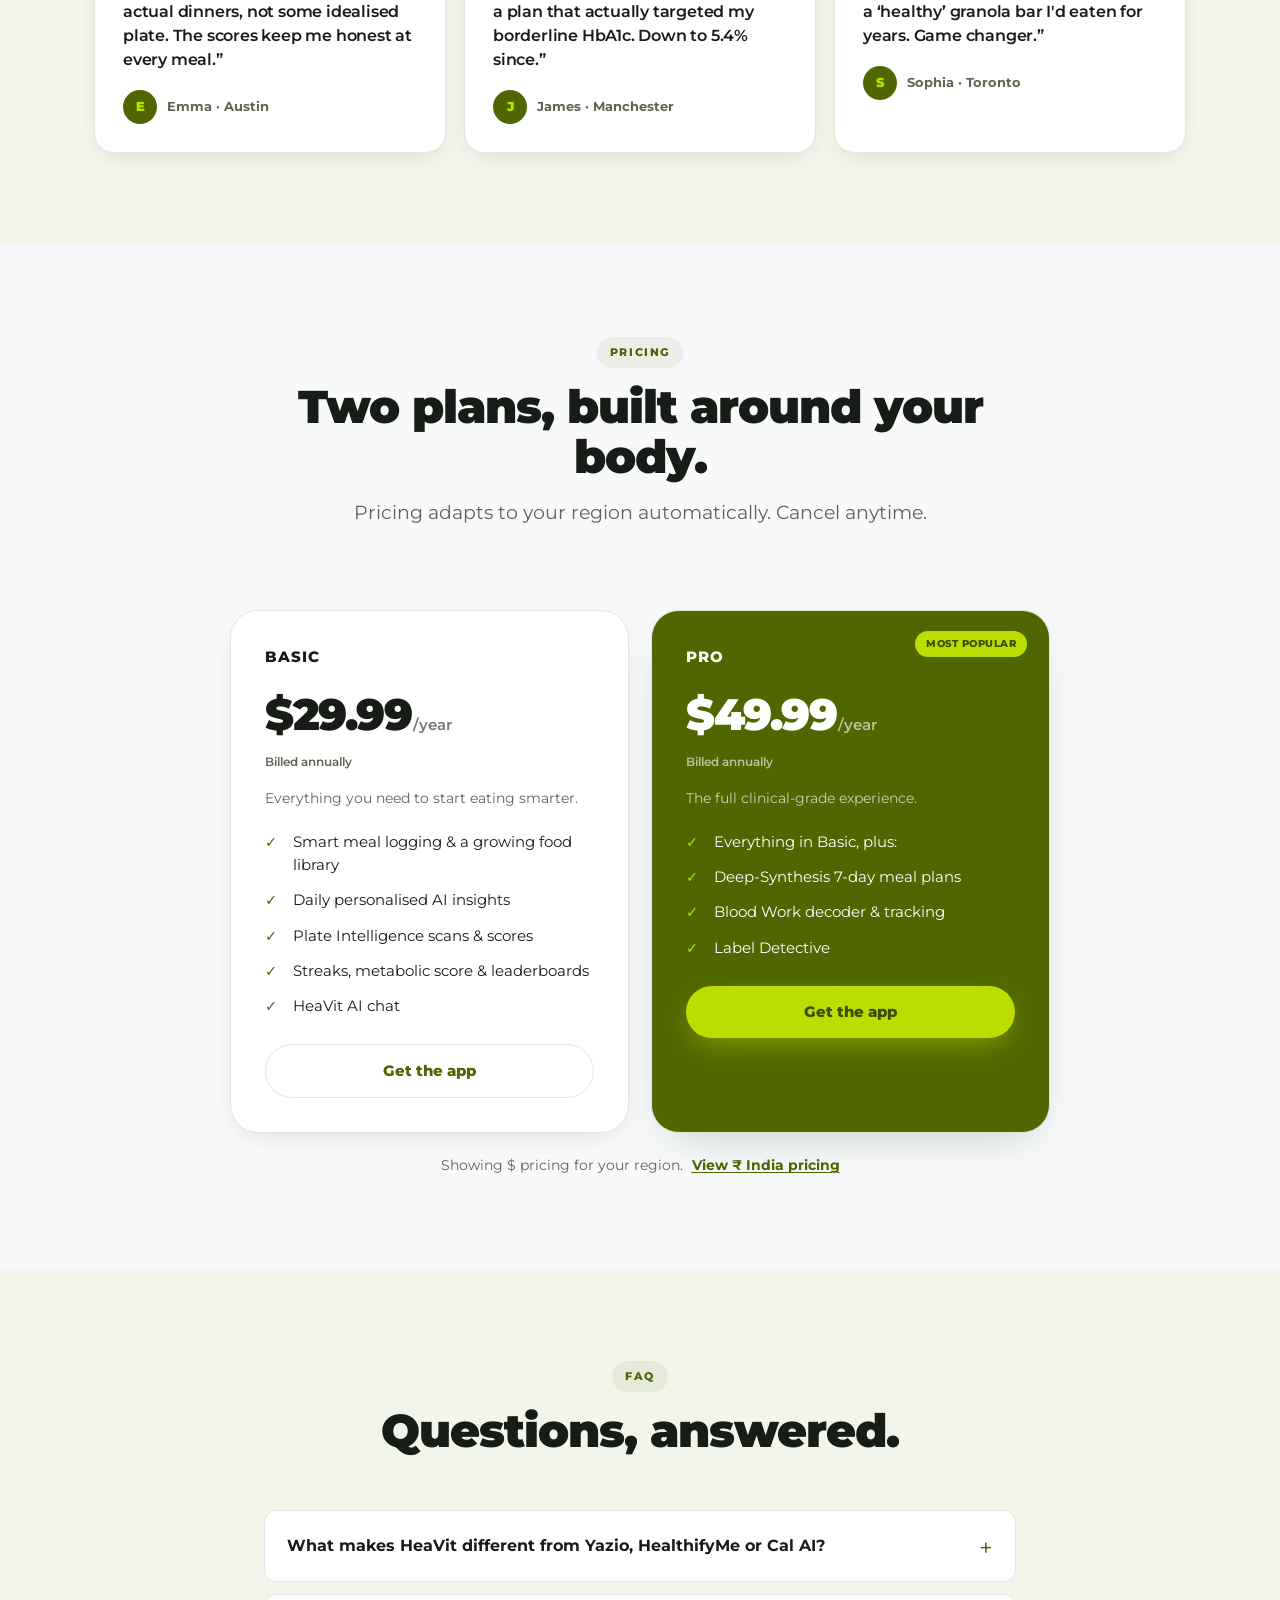
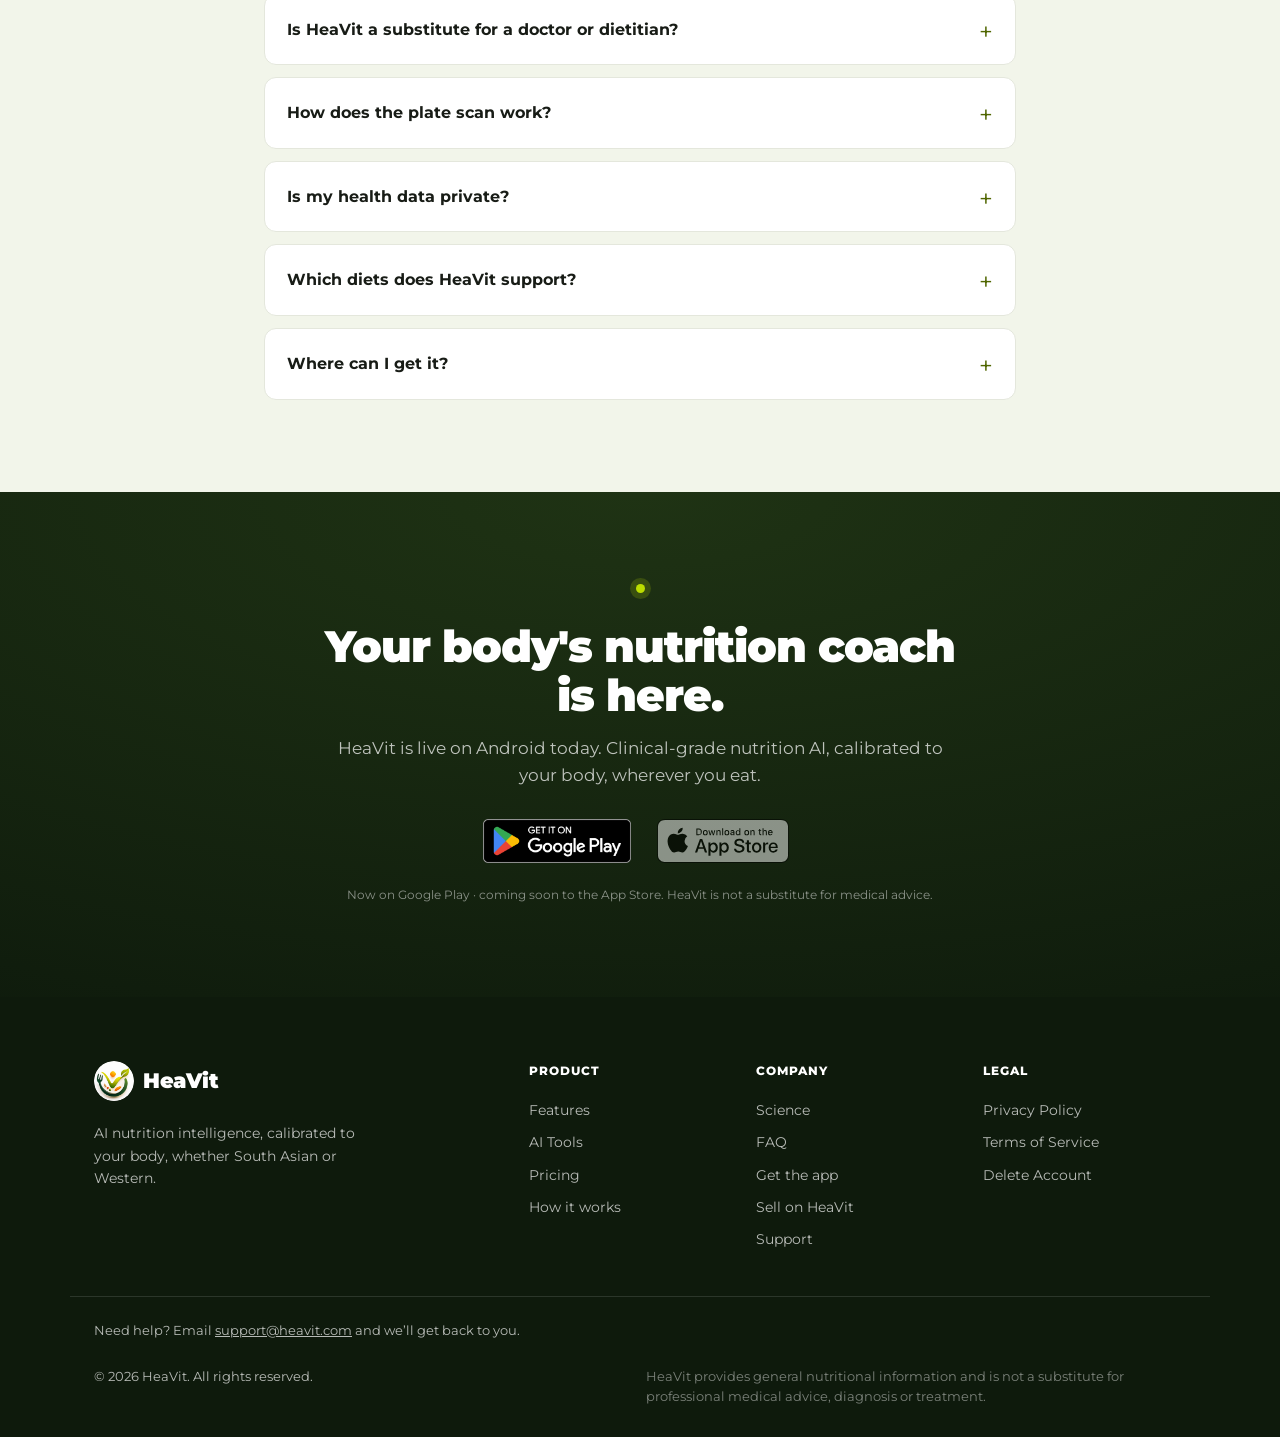
==== commit f275e5d0: "Point the store badges at the live Play listing HeaVit has been live on Google Play since 7 Oct, but" ====
--- a/index.html
+++ b/index.html
@@ -88,9 +88,11 @@
           <a href="#how" class="btn btn--ghost-light">See how it works</a>
         </div>
       <div class="coming-soon">
-    <span>Coming Soon on</span>
-    <img src="images/app-store-badge.svg" alt="Apple App Store">
-    <img src="images/google-play.png" alt="Google Play">
+    <span>Now on Google Play &middot; iOS coming soon</span>
+    <a href="https://play.google.com/store/apps/details?id=com.heavit.app" class="coming-soon__link" target="_blank" rel="noopener" aria-label="Get HeaVit on Google Play">
+      <img src="images/google-play.png" alt="Get it on Google Play">
+    </a>
+    <img src="images/app-store-badge.svg" alt="Coming soon to the App Store" class="coming-soon__pending">
 </div>
         <div class="hero__proof">
           <div><strong>5</strong><span>AI-powered tools</span></div>
@@ -601,8 +603,8 @@
           <p>Vegetarian, eggetarian, vegan, Jain, non-vegetarian and pescatarian, all strictly respected in every meal plan and suggestion.</p>
         </details>
         <details class="faq__item">
-          <summary>When can I get it?</summary>
-          <p>HeaVit launches soon on iOS and Android. Head to the App Store or Google Play to download it the moment it goes live.</p>
+          <summary>Where can I get it?</summary>
+          <p>HeaVit is live on Google Play &mdash; install it on Android today. The iOS version is coming soon to the App Store.</p>
         </details>
       </div>
     </div>
@@ -612,22 +614,24 @@
   <section class="section cta" id="get">
     <div class="container cta__inner reveal">
       <span class="dot dot--lime"></span>
-      <h2 class="cta__title">Your body's nutrition coach<br />is almost here.</h2>
-      <p class="cta__sub">HeaVit launches soon on iOS &amp; Android. Clinical-grade nutrition AI, calibrated to your body, wherever you eat.</p>
+      <h2 class="cta__title">Your body's nutrition coach<br />is here.</h2>
+      <p class="cta__sub">HeaVit is live on Android today. Clinical-grade nutrition AI, calibrated to your body, wherever you eat.</p>
       <!--
-        STORE LINKS: once the listings are live, wrap each <img> below in
-        <a href="…store URL…" class="store-badges__link" target="_blank" rel="noopener">
-        to make the badges clickable.
+        STORE LINKS: the Google Play badge is live. When the iOS listing is
+        approved, wrap the App Store <img> in the same store-badges__link
+        anchor and drop the store-badge-slot--pending class from its slot.
       -->
-      <div class="store-badges store-badges--soon" role="img" aria-label="Coming soon to the App Store and Google Play">
+      <div class="store-badges">
         <span class="store-badge-slot">
+          <a href="https://play.google.com/store/apps/details?id=com.heavit.app" class="store-badges__link" target="_blank" rel="noopener" aria-label="Get HeaVit on Google Play">
+            <img src="images/google-play.png" alt="Get it on Google Play" style="height:44px;width:auto;" />
+          </a>
+        </span>
+        <span class="store-badge-slot store-badge-slot--pending">
           <img src="images/app-store-badge.svg" alt="Coming soon to the App Store" style="height:44px;width:auto;" />
         </span>
-        <span class="store-badge-slot">
-          <img src="images/google-play.png" alt="Coming soon to Google Play" style="height:44px;width:auto;" />
-        </span>
-      </div>
-      <p class="cta__fine">Launching soon on the App Store &amp; Google Play. HeaVit is not a substitute for medical advice.</p>
+      </div>
+      <p class="cta__fine">Now on Google Play &middot; coming soon to the App Store. HeaVit is not a substitute for medical advice.</p>
     </div>
   </section>
 
--- a/styles.css
+++ b/styles.css
@@ -541,7 +541,15 @@
   width: 152px;
 }
 .store-badges img { height: 44px; width: auto; }
-.store-badges--soon img { opacity: .85; }
+/* The store whose listing is not approved yet reads as muted, so the live
+   badge beside it is clearly the one to click. */
+.store-badge-slot--pending img { opacity: .5; }
+.coming-soon__link {
+  display: inline-flex;
+  transition: transform .2s var(--ease), opacity .2s;
+}
+.coming-soon__link:hover { transform: translateY(-2px); opacity: .9; }
+.coming-soon__pending { opacity: .5; }
 .store-badges__link {
   display: inline-flex;
   transition: transform .2s var(--ease), opacity .2s;
